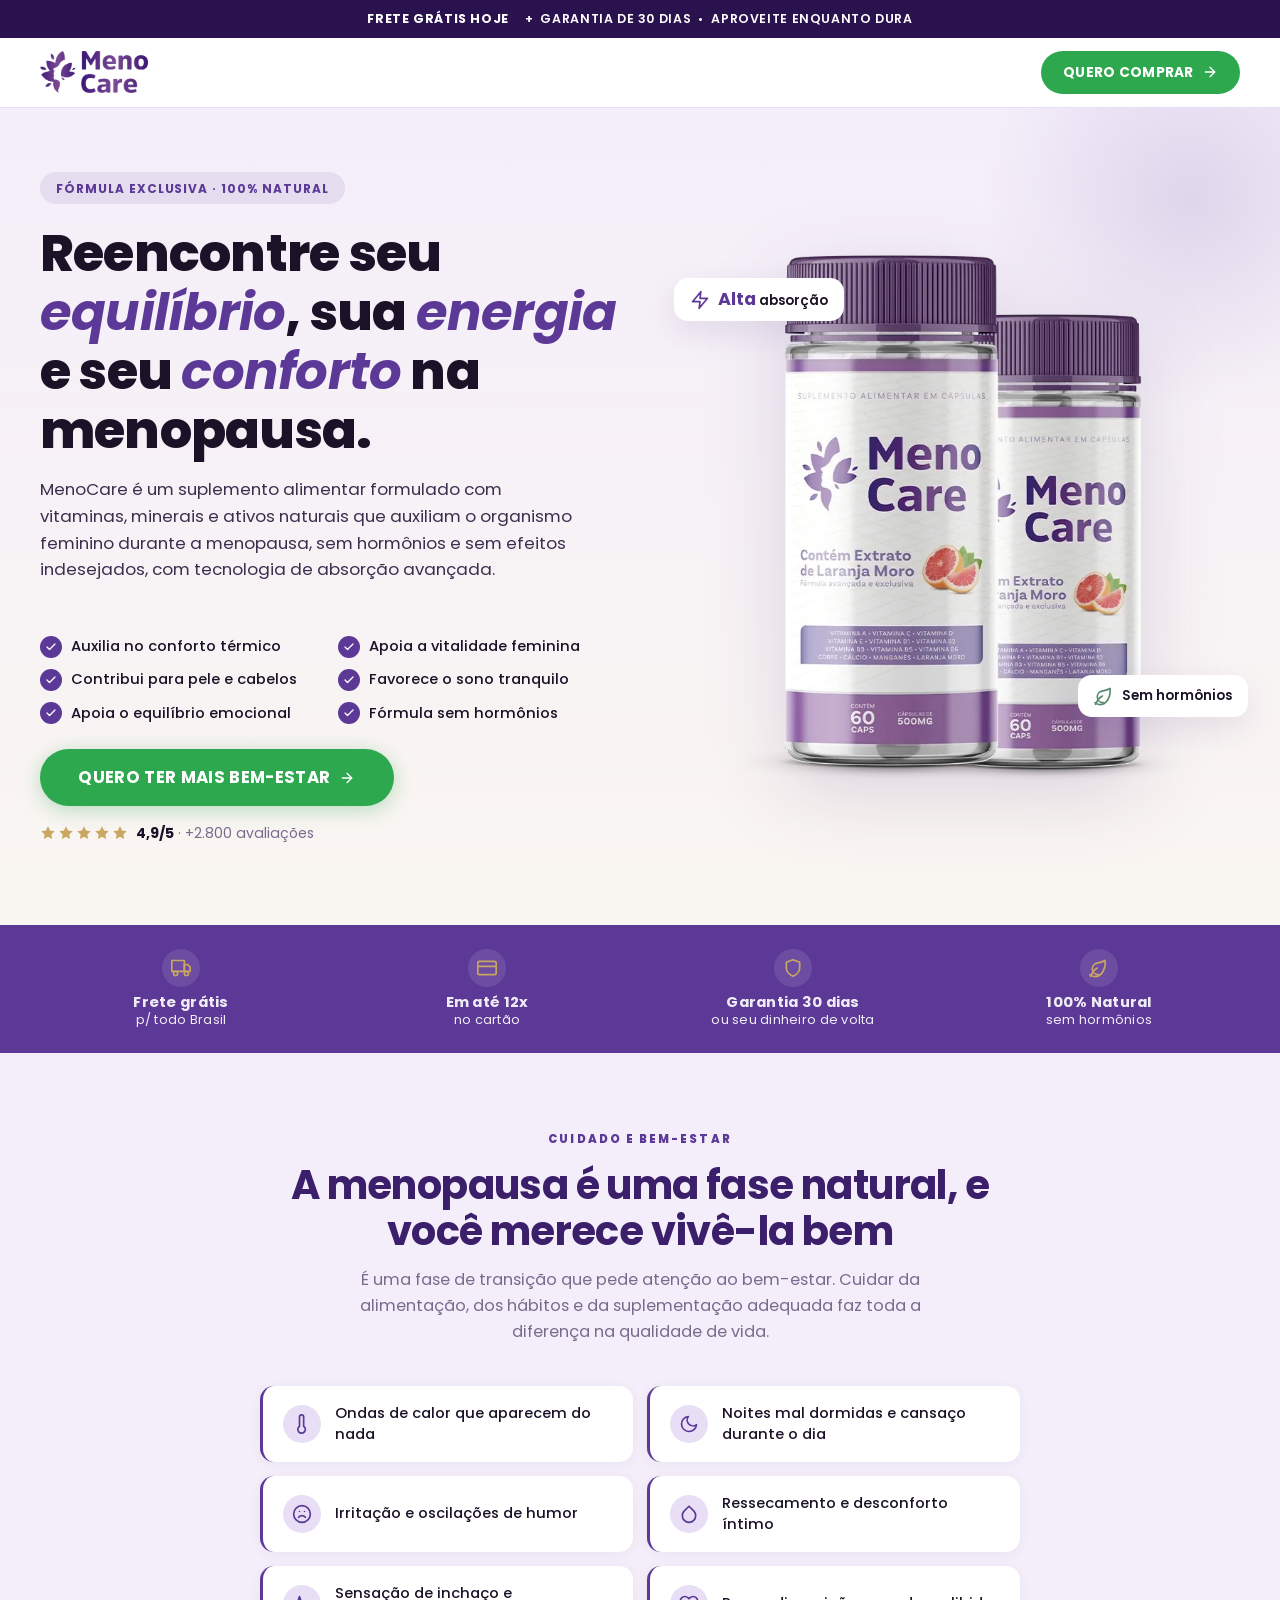
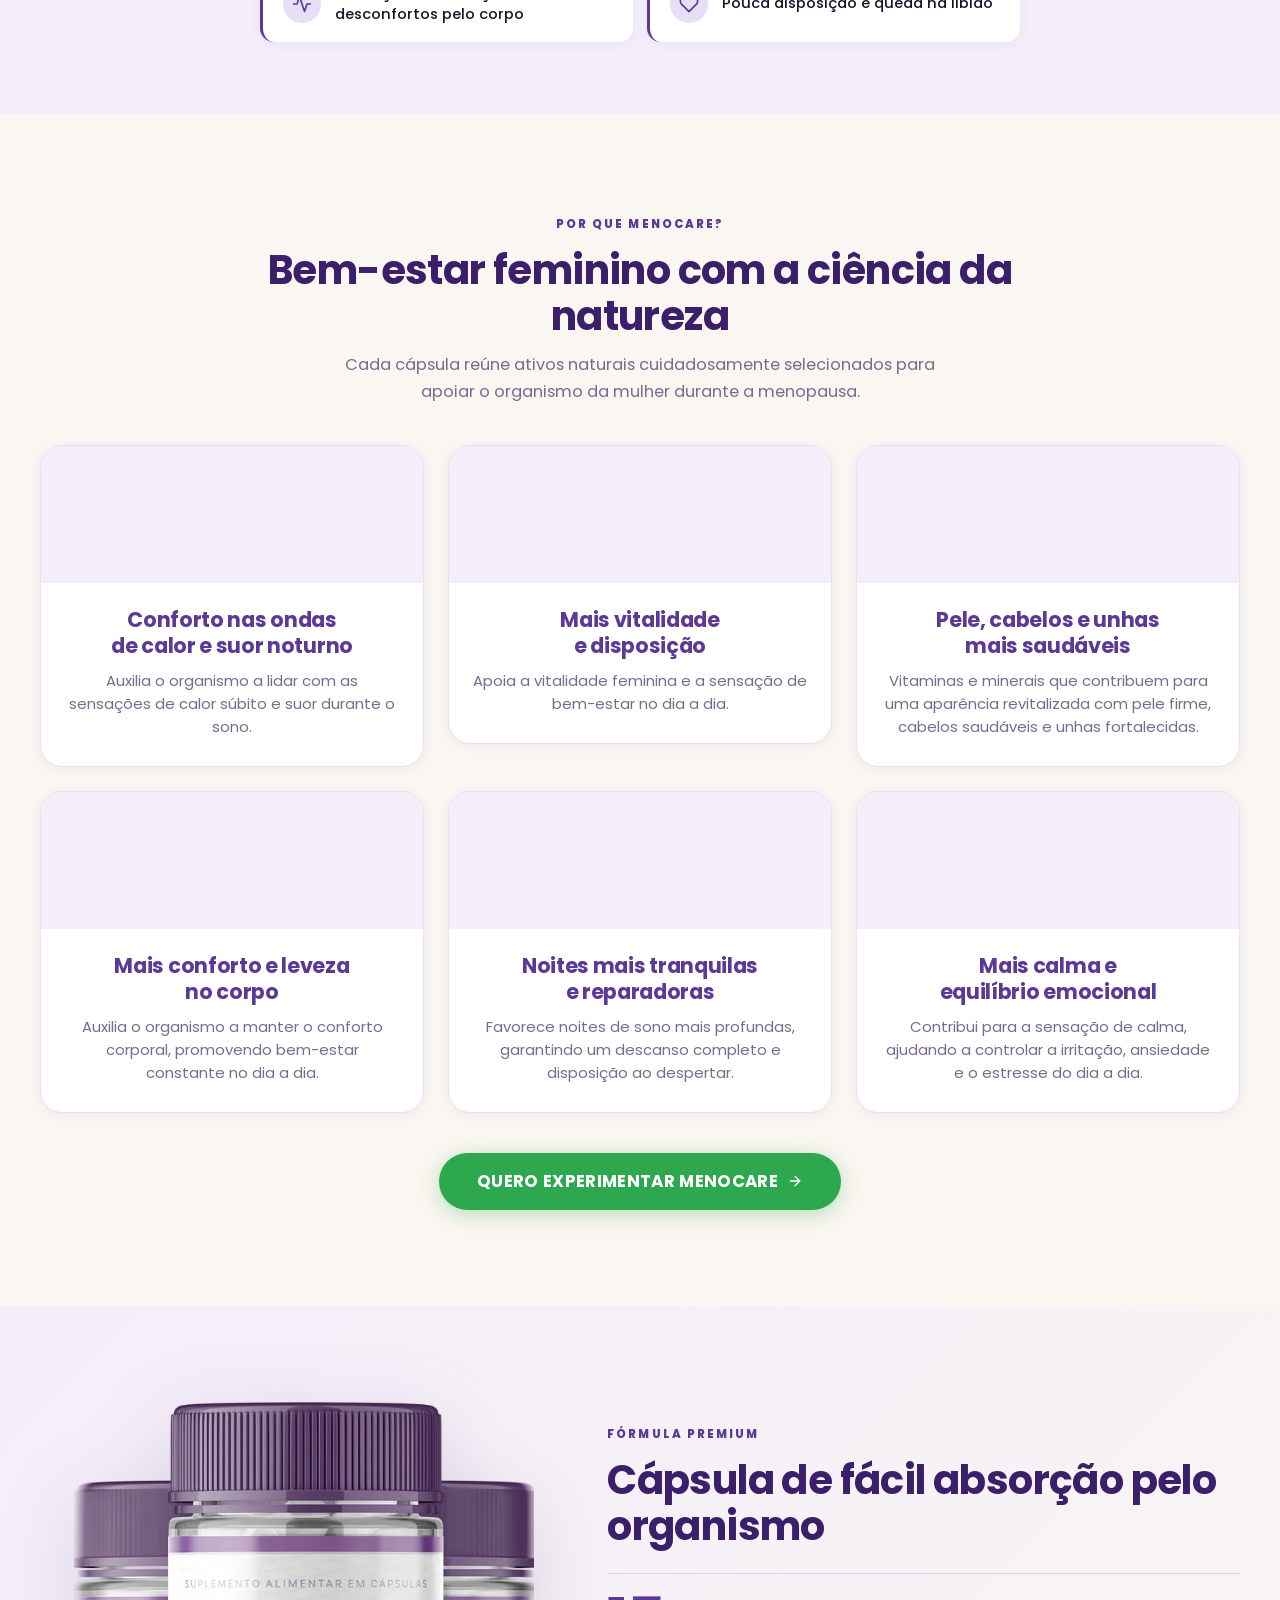
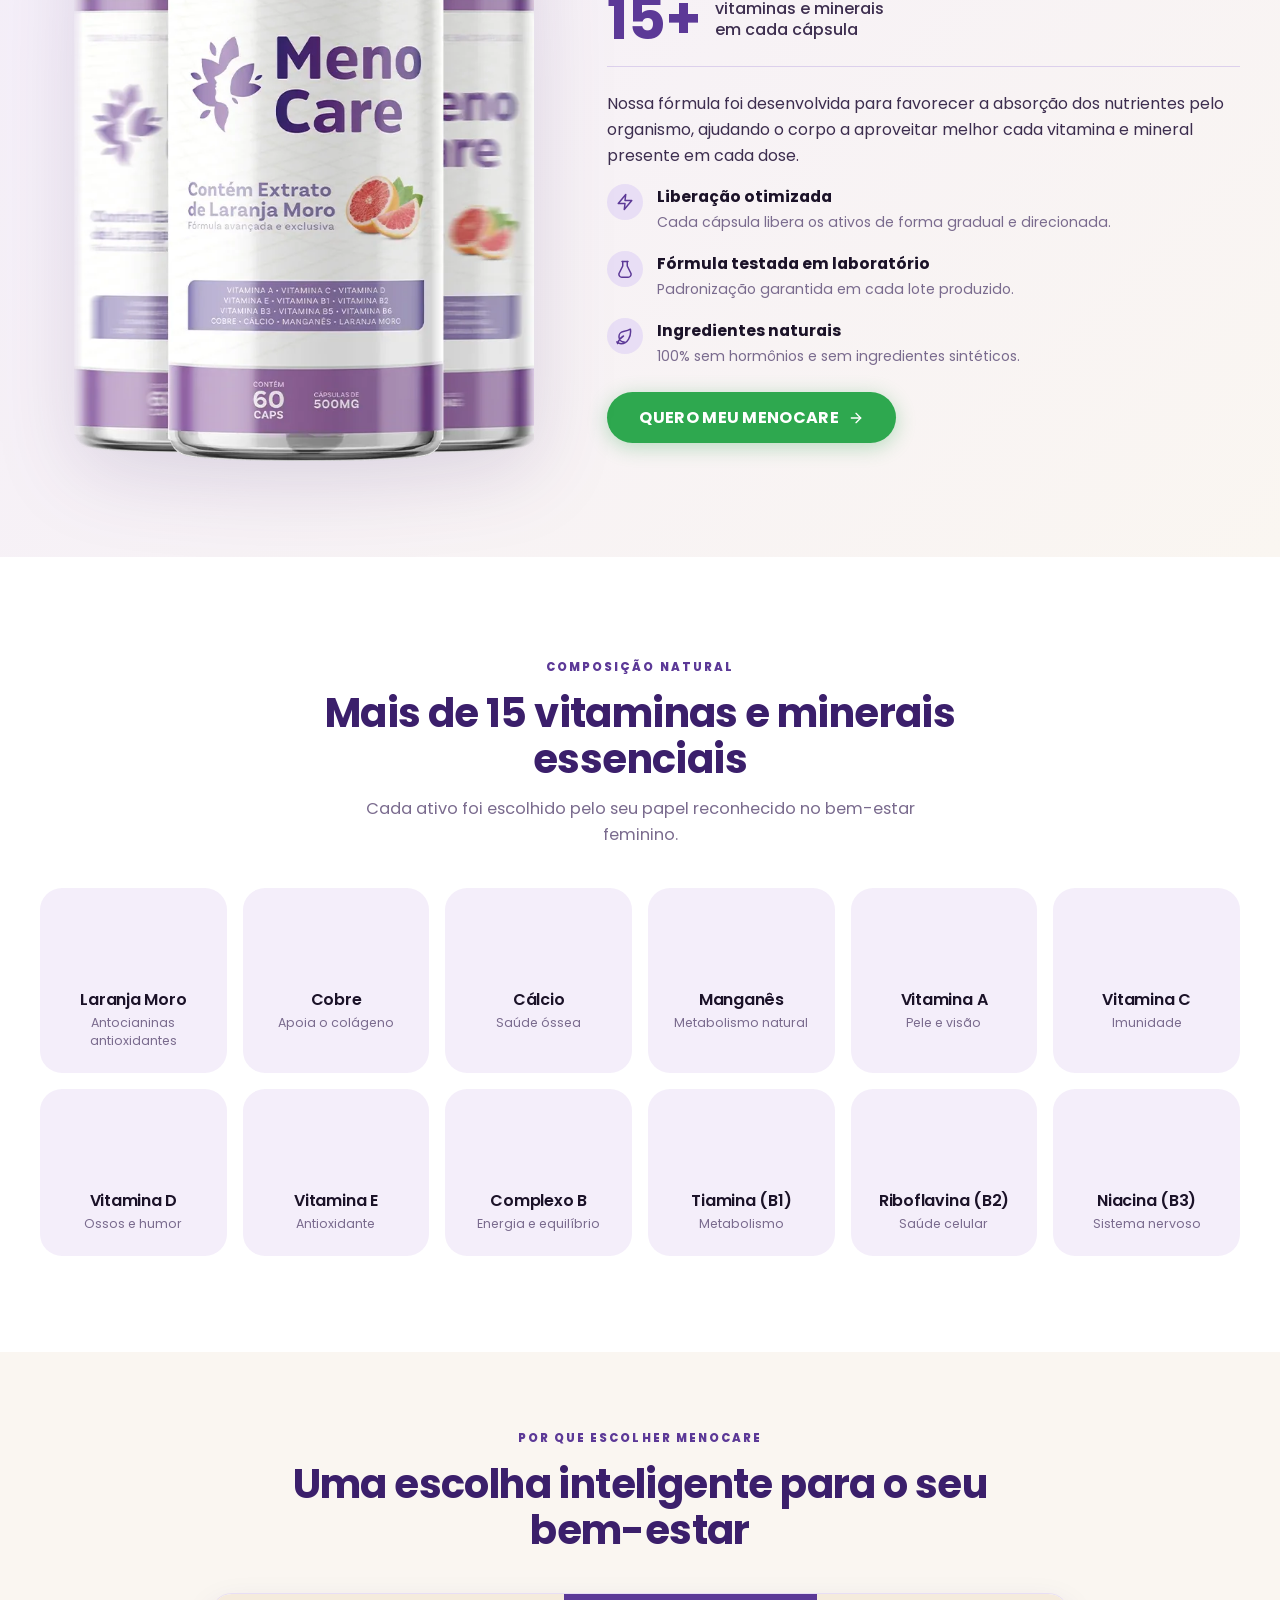
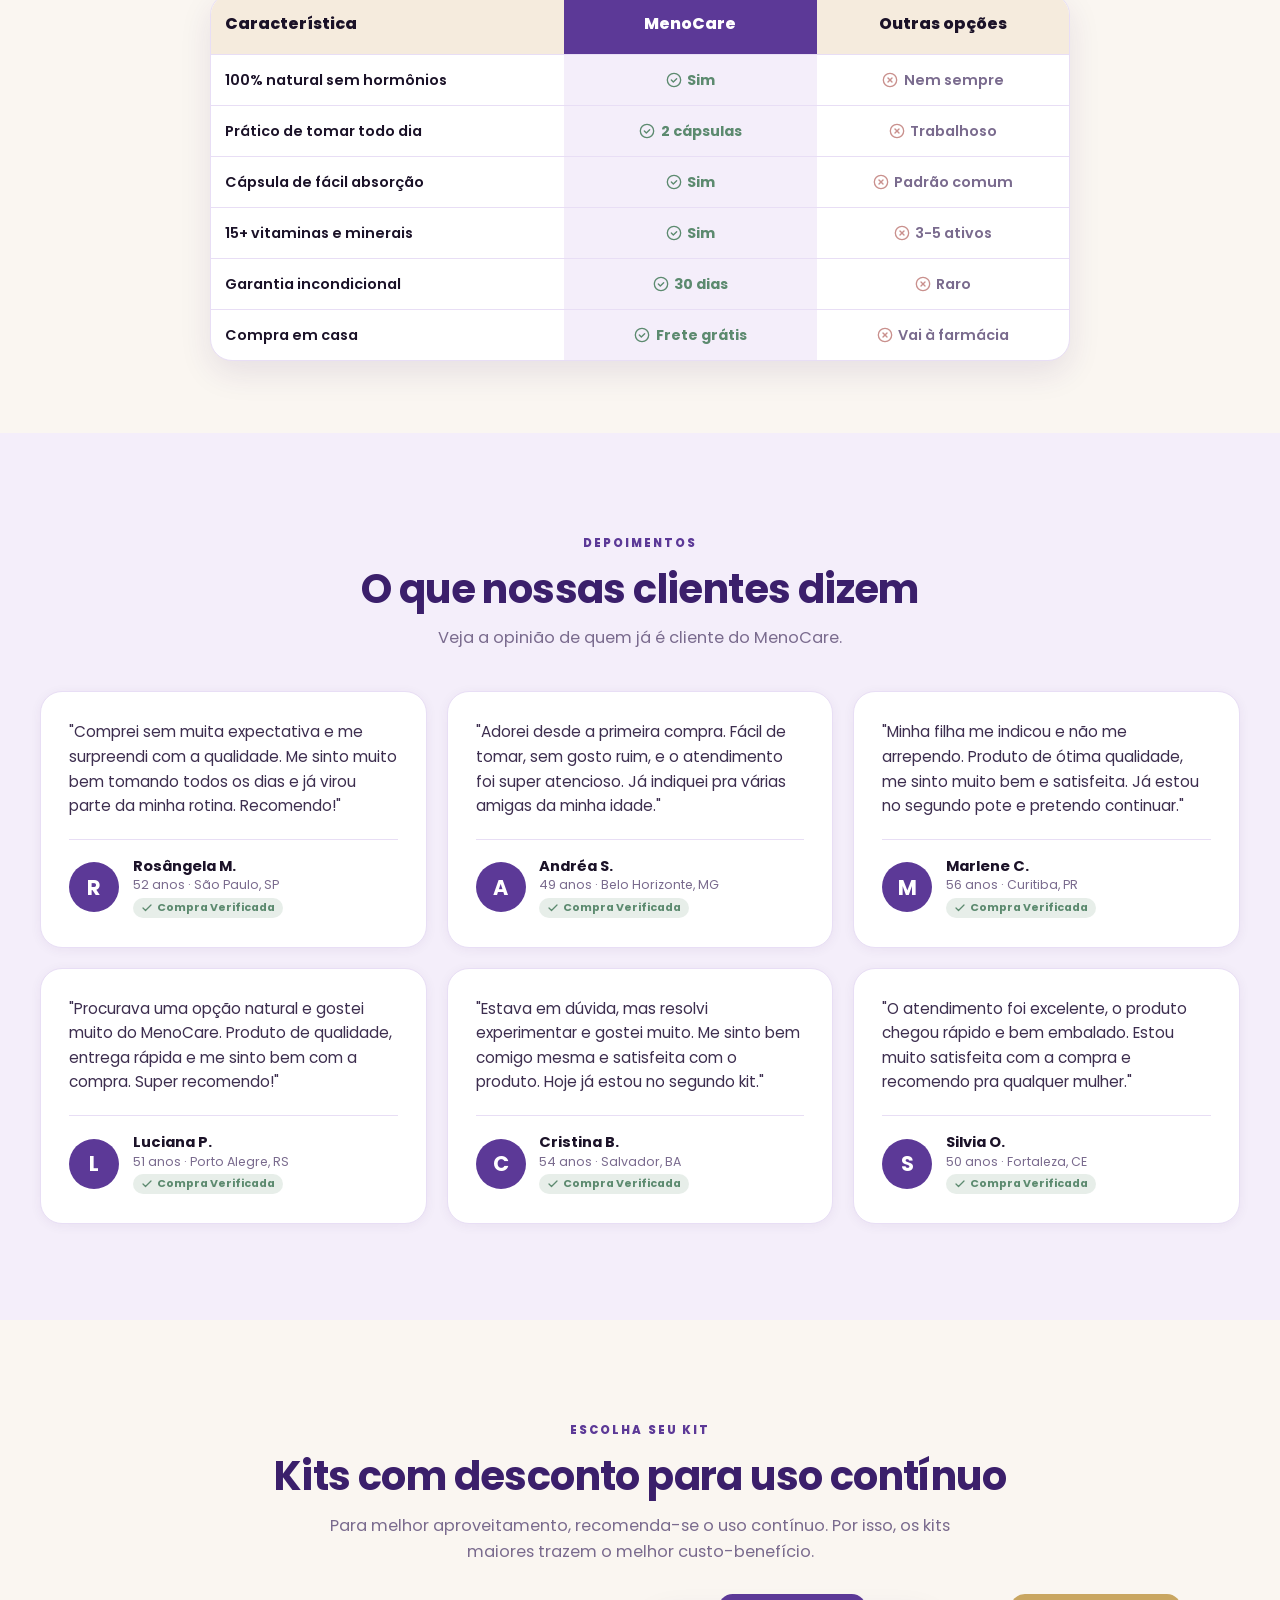
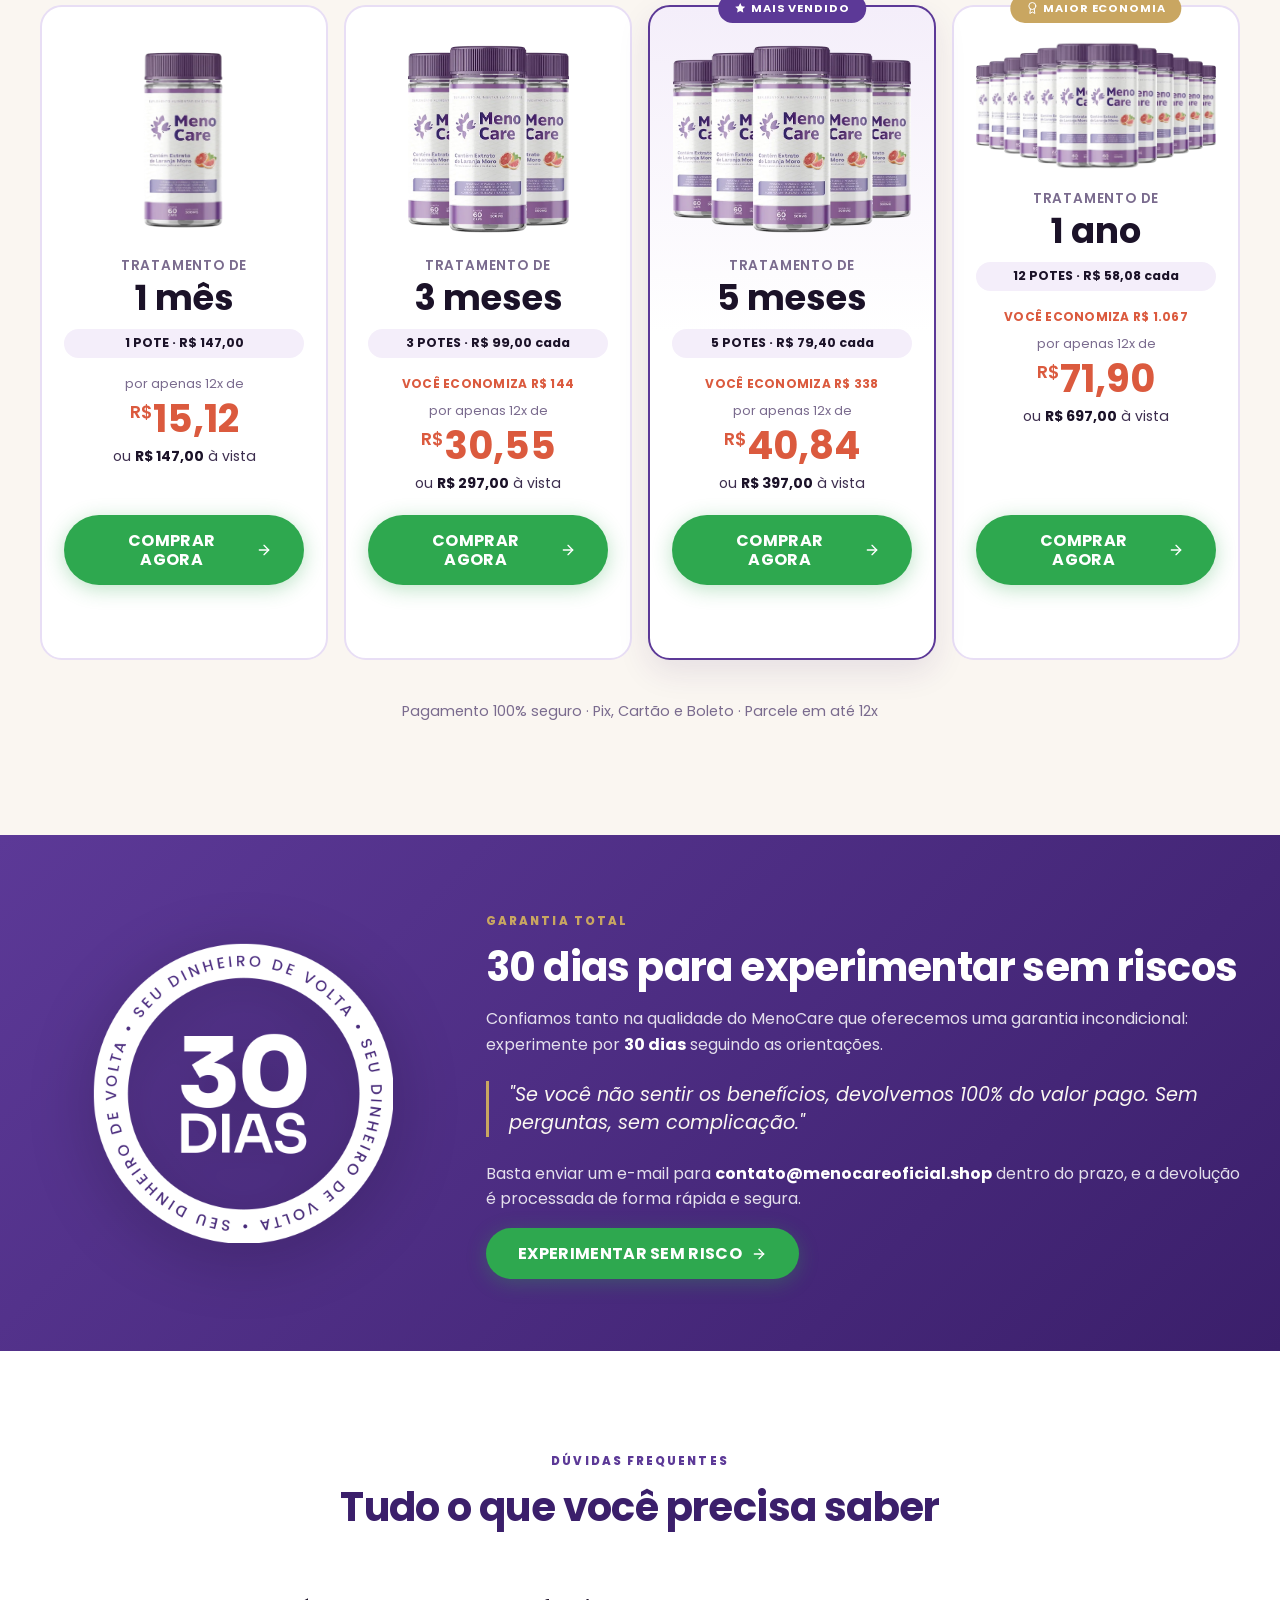
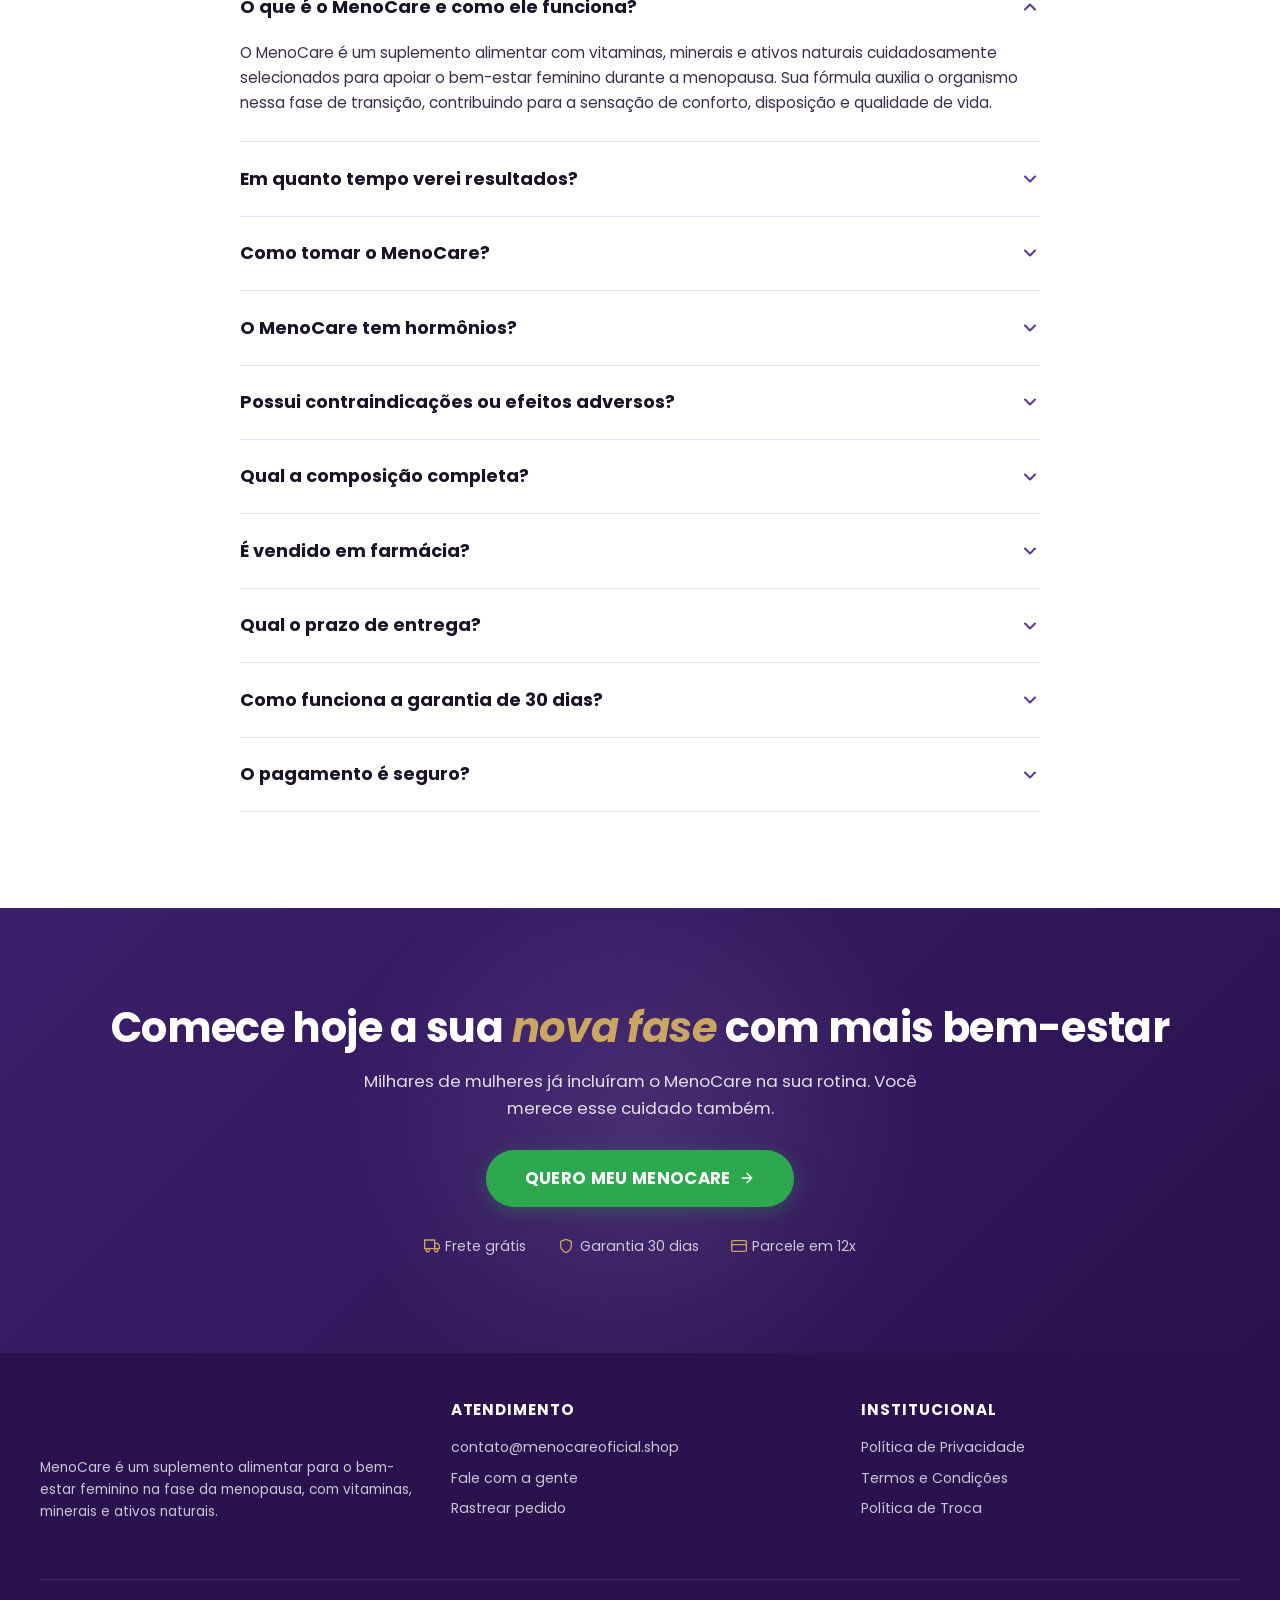
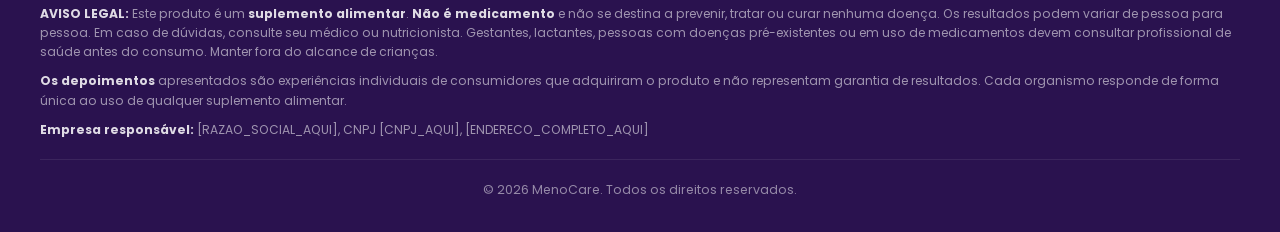
==== index.html @ 9cd63ffc "Adiciona Google Tag (Ads+GA4) com cross-domain e evento begin_checkout" ====
<!DOCTYPE html>
<html lang="pt-BR">
<head>
  <meta charset="UTF-8">
  <meta name="viewport" content="width=device-width, initial-scale=1, viewport-fit=cover">
  <meta name="robots" content="index, follow, max-image-preview:large">
  <meta name="theme-color" content="#5C3997">

  <!-- ============================================================
       GOOGLE TAG (Google Ads + GA4)
       SUBSTITUA os IDs abaixo:
         AW-XXXXXXXXX  = ID do Google Ads (Ferramentas > Conversões)
         G-XXXXXXXXXX  = ID do GA4 (opcional; remova a linha se nao usar)
       O 'linker' passa o gclid pro checkout (cross-domain) = atribuicao da venda
       ============================================================ -->
  <script async src="https://www.googletagmanager.com/gtag/js?id=AW-XXXXXXXXX"></script>
  <script>
    window.dataLayer = window.dataLayer || [];
    function gtag(){dataLayer.push(arguments);}
    gtag('js', new Date());
    gtag('config', 'AW-XXXXXXXXX', {
      'linker': { 'domains': ['menocareoficial.shop', 'seguro.menocareoficial.shop'] }
    });
    gtag('config', 'G-XXXXXXXXXX');
  </script>
  <!-- ===== META PIXEL — descomente e troque o ID SO se rodar Facebook/Instagram Ads =====
  <script>
  !function(f,b,e,v,n,t,s){if(f.fbq)return;n=f.fbq=function(){n.callMethod?
  n.callMethod.apply(n,arguments):n.queue.push(arguments)};if(!f._fbq)f._fbq=n;
  n.push=n;n.loaded=!0;n.version='2.0';n.queue=[];t=b.createElement(e);t.async=!0;
  t.src=v;s=b.getElementsByTagName(e)[0];s.parentNode.insertBefore(t,s)}(window,
  document,'script','https://connect.facebook.net/en_US/fbevents.js');
  fbq('init', 'SEU_PIXEL_ID');
  fbq('track', 'PageView');
  </script>
  ===== fim Meta Pixel ===== -->

  <title>MenoCare | Suplemento Natural para o Bem-Estar Feminino na Menopausa</title>
  <meta name="description" content="MenoCare é um suplemento alimentar com vitaminas e minerais que auxiliam no bem-estar feminino durante a menopausa. Fórmula natural, sem hormônios. Garantia de 30 dias.">

  <!-- Open Graph -->
  <meta property="og:type" content="website">
  <meta property="og:title" content="MenoCare | Bem-estar Feminino na Menopausa">
  <meta property="og:description" content="Suplemento alimentar natural com vitaminas e minerais. Garantia de 30 dias.">
  <meta property="og:image" content="images/imgi_3_imagem_secaoHero.webp">

  <!-- Preload do hero (LCP image) pra carregar instant -->
  <link rel="preload" as="image" href="images/imgi_3_imagem_secaoHero.webp" fetchpriority="high">

  <!-- Font: Poppins, igual site original -->
  <link rel="preconnect" href="https://fonts.googleapis.com">
  <link rel="preconnect" href="https://fonts.gstatic.com" crossorigin>
  <link href="https://fonts.googleapis.com/css2?family=Poppins:ital,wght@0,400;0,500;0,600;0,700;0,800;1,500;1,700&display=swap" rel="stylesheet">

  <link rel="stylesheet" href="styles.css">
  <link rel="icon" type="image/png" sizes="32x32" href="images/favicon-32.png">
  <link rel="icon" type="image/png" sizes="180x180" href="images/favicon-180.png">
  <link rel="apple-touch-icon" href="images/favicon-180.png">

  <!-- SVG Sprite -->
  <svg width="0" height="0" style="position:absolute" aria-hidden="true">
    <defs>
      <symbol id="i-check" viewBox="0 0 24 24" fill="none" stroke="currentColor" stroke-width="2.5" stroke-linecap="round" stroke-linejoin="round"><polyline points="20 6 9 17 4 12"/></symbol>
      <symbol id="i-check-circle" viewBox="0 0 24 24" fill="none" stroke="currentColor" stroke-width="2" stroke-linecap="round" stroke-linejoin="round"><circle cx="12" cy="12" r="10"/><polyline points="16 10 11 15 8 12"/></symbol>
      <symbol id="i-x-circle" viewBox="0 0 24 24" fill="none" stroke="currentColor" stroke-width="2" stroke-linecap="round" stroke-linejoin="round"><circle cx="12" cy="12" r="10"/><line x1="15" y1="9" x2="9" y2="15"/><line x1="9" y1="9" x2="15" y2="15"/></symbol>
      <symbol id="i-x" viewBox="0 0 24 24" fill="none" stroke="currentColor" stroke-width="2" stroke-linecap="round" stroke-linejoin="round"><line x1="18" y1="6" x2="6" y2="18"/><line x1="6" y1="6" x2="18" y2="18"/></symbol>
      <symbol id="i-star" viewBox="0 0 24 24" fill="currentColor"><polygon points="12 2 15.09 8.26 22 9.27 17 14.14 18.18 21.02 12 17.77 5.82 21.02 7 14.14 2 9.27 8.91 8.26 12 2"/></symbol>
      <symbol id="i-arrow-right" viewBox="0 0 24 24" fill="none" stroke="currentColor" stroke-width="2" stroke-linecap="round" stroke-linejoin="round"><line x1="5" y1="12" x2="19" y2="12"/><polyline points="12 5 19 12 12 19"/></symbol>
      <symbol id="i-truck" viewBox="0 0 24 24" fill="none" stroke="currentColor" stroke-width="2" stroke-linecap="round" stroke-linejoin="round"><rect x="1" y="3" width="15" height="13"/><polygon points="16 8 20 8 23 11 23 16 16 16 16 8"/><circle cx="5.5" cy="18.5" r="2.5"/><circle cx="18.5" cy="18.5" r="2.5"/></symbol>
      <symbol id="i-credit-card" viewBox="0 0 24 24" fill="none" stroke="currentColor" stroke-width="2" stroke-linecap="round" stroke-linejoin="round"><rect x="1" y="4" width="22" height="16" rx="2" ry="2"/><line x1="1" y1="10" x2="23" y2="10"/></symbol>
      <symbol id="i-shield" viewBox="0 0 24 24" fill="none" stroke="currentColor" stroke-width="2" stroke-linecap="round" stroke-linejoin="round"><path d="M12 22s8-4 8-10V5l-8-3-8 3v7c0 6 8 10 8 10z"/></symbol>
      <symbol id="i-leaf" viewBox="0 0 24 24" fill="none" stroke="currentColor" stroke-width="2" stroke-linecap="round" stroke-linejoin="round"><path d="M11 20A7 7 0 0 1 9.8 6.1C15.5 5 17 4.48 19.2 2.96c1.4 9.3-3.7 19.4-12.4 19.4-1.7 0-3.6-.8-5.8-2.4M2 22c1.5-4.3 4.5-8 8-10"/></symbol>
      <symbol id="i-lock" viewBox="0 0 24 24" fill="none" stroke="currentColor" stroke-width="2" stroke-linecap="round" stroke-linejoin="round"><rect x="3" y="11" width="18" height="11" rx="2" ry="2"/><path d="M7 11V7a5 5 0 0 1 10 0v4"/></symbol>
      <symbol id="i-thermometer" viewBox="0 0 24 24" fill="none" stroke="currentColor" stroke-width="2" stroke-linecap="round" stroke-linejoin="round"><path d="M14 14.76V3.5a2.5 2.5 0 0 0-5 0v11.26a4.5 4.5 0 1 0 5 0z"/></symbol>
      <symbol id="i-moon" viewBox="0 0 24 24" fill="none" stroke="currentColor" stroke-width="2" stroke-linecap="round" stroke-linejoin="round"><path d="M21 12.79A9 9 0 1 1 11.21 3 7 7 0 0 0 21 12.79z"/></symbol>
      <symbol id="i-smile-frown" viewBox="0 0 24 24" fill="none" stroke="currentColor" stroke-width="2" stroke-linecap="round" stroke-linejoin="round"><circle cx="12" cy="12" r="10"/><path d="M16 16s-1.5-2-4-2-4 2-4 2"/><line x1="9" y1="9" x2="9.01" y2="9"/><line x1="15" y1="9" x2="15.01" y2="9"/></symbol>
      <symbol id="i-droplet" viewBox="0 0 24 24" fill="none" stroke="currentColor" stroke-width="2" stroke-linecap="round" stroke-linejoin="round"><path d="M12 2.69l5.66 5.66a8 8 0 1 1-11.31 0z"/></symbol>
      <symbol id="i-activity" viewBox="0 0 24 24" fill="none" stroke="currentColor" stroke-width="2" stroke-linecap="round" stroke-linejoin="round"><polyline points="22 12 18 12 15 21 9 3 6 12 2 12"/></symbol>
      <symbol id="i-heart" viewBox="0 0 24 24" fill="none" stroke="currentColor" stroke-width="2" stroke-linecap="round" stroke-linejoin="round"><path d="M20.84 4.61a5.5 5.5 0 0 0-7.78 0L12 5.67l-1.06-1.06a5.5 5.5 0 0 0-7.78 7.78l1.06 1.06L12 21.23l7.78-7.78 1.06-1.06a5.5 5.5 0 0 0 0-7.78z"/></symbol>
      <symbol id="i-sparkles" viewBox="0 0 24 24" fill="none" stroke="currentColor" stroke-width="2" stroke-linecap="round" stroke-linejoin="round"><path d="M12 3l1.9 5.8L20 11l-6.1 2.2L12 19l-1.9-5.8L4 11l6.1-2.2z"/><path d="M19 3l.6 1.9L21 5l-1.4.6L19 7l-.6-1.4L17 5l1.4-.6z"/><path d="M19 17l.6 1.4L21 19l-1.4.6L19 21l-.6-1.4L17 19l1.4-.6z"/></symbol>
      <symbol id="i-feather" viewBox="0 0 24 24" fill="none" stroke="currentColor" stroke-width="2" stroke-linecap="round" stroke-linejoin="round"><path d="M20.24 12.24a6 6 0 0 0-8.49-8.49L5 10.5V19h8.5z"/><line x1="16" y1="8" x2="2" y2="22"/><line x1="17.5" y1="15" x2="9" y2="15"/></symbol>
      <symbol id="i-chevron-down" viewBox="0 0 24 24" fill="none" stroke="currentColor" stroke-width="2.5" stroke-linecap="round" stroke-linejoin="round"><polyline points="6 9 12 15 18 9"/></symbol>
      <symbol id="i-zap" viewBox="0 0 24 24" fill="none" stroke="currentColor" stroke-width="2" stroke-linecap="round" stroke-linejoin="round"><polygon points="13 2 3 14 12 14 11 22 21 10 12 10 13 2"/></symbol>
      <symbol id="i-flask" viewBox="0 0 24 24" fill="none" stroke="currentColor" stroke-width="2" stroke-linecap="round" stroke-linejoin="round"><path d="M9 2v6L4 18a4 4 0 0 0 4 5h8a4 4 0 0 0 4-5L15 8V2"/><line x1="8" y1="2" x2="16" y2="2"/></symbol>
      <symbol id="i-award" viewBox="0 0 24 24" fill="none" stroke="currentColor" stroke-width="2" stroke-linecap="round" stroke-linejoin="round"><circle cx="12" cy="8" r="7"/><polyline points="8.21 13.89 7 23 12 20 17 23 15.79 13.88"/></symbol>
    </defs>
  </svg>
</head>

<body>

  <!-- ============ TOPBAR ============ -->
  <div class="topbar">
    <span class="topbar-inner">
      <strong>FRETE GRÁTIS HOJE</strong> &nbsp;+&nbsp; GARANTIA DE 30 DIAS &nbsp;•&nbsp; APROVEITE ENQUANTO DURA
    </span>
  </div>

  <!-- ============ HEADER ============ -->
  <header class="header">
    <div class="header-inner">
      <a href="#" class="logo">
        <img src="images/imgi_1_default.webp" alt="MenoCare" width="120" height="47">
      </a>
      <a href="#kits" class="header-cta">
        QUERO COMPRAR
        <svg class="icon-sm" aria-hidden="true"><use href="#i-arrow-right"/></svg>
      </a>
    </div>
  </header>

  <!-- ============ HERO ============ -->
  <section class="hero">
    <div class="container">
      <div class="hero-grid">
        <div class="hero-intro">
          <span class="hero-badge">Fórmula Exclusiva · 100% Natural</span>

          <h1>Reencontre seu <em>equilíbrio</em>, sua <em>energia</em> e seu <em>conforto</em> na menopausa.</h1>

          <p class="hero-sub">
            MenoCare é um suplemento alimentar formulado com vitaminas, minerais e ativos naturais que auxiliam o organismo feminino durante a menopausa, sem hormônios e sem efeitos indesejados, com tecnologia de absorção avançada.
          </p>
        </div>

        <div class="hero-image-wrap">
          <img class="hero-image" src="images/imgi_3_imagem_secaoHero.webp" alt="MenoCare - Suplemento alimentar para menopausa" width="675" height="772" fetchpriority="high" decoding="async">
          <div class="hero-image-badge hero-image-badge-1">
            <svg class="icon"><use href="#i-zap"/></svg>
            <span><strong>Alta</strong> absorção</span>
          </div>
          <div class="hero-image-badge hero-image-badge-2">
            <svg class="icon" style="color: var(--success)"><use href="#i-leaf"/></svg>
            <span>Sem hormônios</span>
          </div>
        </div>

        <div class="hero-actions">
          <div class="hero-checks">
            <div class="hero-check"><span class="hero-check-icon"><svg aria-hidden="true"><use href="#i-check"/></svg></span> Auxilia no conforto térmico</div>
            <div class="hero-check"><span class="hero-check-icon"><svg aria-hidden="true"><use href="#i-check"/></svg></span> Apoia a vitalidade feminina</div>
            <div class="hero-check"><span class="hero-check-icon"><svg aria-hidden="true"><use href="#i-check"/></svg></span> Contribui para pele e cabelos</div>
            <div class="hero-check"><span class="hero-check-icon"><svg aria-hidden="true"><use href="#i-check"/></svg></span> Favorece o sono tranquilo</div>
            <div class="hero-check"><span class="hero-check-icon"><svg aria-hidden="true"><use href="#i-check"/></svg></span> Apoia o equilíbrio emocional</div>
            <div class="hero-check"><span class="hero-check-icon"><svg aria-hidden="true"><use href="#i-check"/></svg></span> Fórmula sem hormônios</div>
          </div>

          <div class="hero-cta-row">
            <a href="#kits" class="btn btn-primary btn-lg">QUERO TER MAIS BEM-ESTAR <svg class="icon-sm" aria-hidden="true"><use href="#i-arrow-right"/></svg></a>
            <div class="hero-rating">
              <span class="stars">
                <svg class="icon-sm"><use href="#i-star"/></svg>
                <svg class="icon-sm"><use href="#i-star"/></svg>
                <svg class="icon-sm"><use href="#i-star"/></svg>
                <svg class="icon-sm"><use href="#i-star"/></svg>
                <svg class="icon-sm"><use href="#i-star"/></svg>
              </span>
              <span><strong>4,9/5</strong> · +2.800 avaliações</span>
            </div>
          </div>
        </div>
      </div>
    </div>
  </section>

  <!-- ============ TRUST STRIP ============ -->
  <section class="trust-strip">
    <div class="container">
      <div class="trust-strip-grid">
        <div class="trust-item">
          <div class="trust-item-icon"><svg aria-hidden="true"><use href="#i-truck"/></svg></div>
          <div class="trust-item-text"><strong>Frete grátis</strong>p/ todo Brasil</div>
        </div>
        <div class="trust-item">
          <div class="trust-item-icon"><svg aria-hidden="true"><use href="#i-credit-card"/></svg></div>
          <div class="trust-item-text"><strong>Em até 12x</strong>no cartão</div>
        </div>
        <div class="trust-item">
          <div class="trust-item-icon"><svg aria-hidden="true"><use href="#i-shield"/></svg></div>
          <div class="trust-item-text"><strong>Garantia 30 dias</strong>ou seu dinheiro de volta</div>
        </div>
        <div class="trust-item">
          <div class="trust-item-icon"><svg aria-hidden="true"><use href="#i-leaf"/></svg></div>
          <div class="trust-item-text"><strong>100% Natural</strong>sem hormônios</div>
        </div>
      </div>
    </div>
  </section>

  <!-- ============ PROBLEMA ============ -->
  <section class="section problem-section">
    <div class="container">
      <div class="section-intro">
        <span class="section-eyebrow">Cuidado e bem-estar</span>
        <h2>A menopausa é uma fase natural, e você merece vivê-la bem</h2>
        <p>É uma fase de transição que pede atenção ao bem-estar. Cuidar da alimentação, dos hábitos e da suplementação adequada faz toda a diferença na qualidade de vida.</p>
      </div>
      <div class="problem-list">
        <div class="problem-item">
          <span class="problem-item-icon"><svg aria-hidden="true"><use href="#i-thermometer"/></svg></span>
          <span class="problem-item-text">Ondas de calor que aparecem do nada</span>
        </div>
        <div class="problem-item">
          <span class="problem-item-icon"><svg aria-hidden="true"><use href="#i-moon"/></svg></span>
          <span class="problem-item-text">Noites mal dormidas e cansaço durante o dia</span>
        </div>
        <div class="problem-item">
          <span class="problem-item-icon"><svg aria-hidden="true"><use href="#i-smile-frown"/></svg></span>
          <span class="problem-item-text">Irritação e oscilações de humor</span>
        </div>
        <div class="problem-item">
          <span class="problem-item-icon"><svg aria-hidden="true"><use href="#i-droplet"/></svg></span>
          <span class="problem-item-text">Ressecamento e desconforto íntimo</span>
        </div>
        <div class="problem-item">
          <span class="problem-item-icon"><svg aria-hidden="true"><use href="#i-activity"/></svg></span>
          <span class="problem-item-text">Sensação de inchaço e desconfortos pelo corpo</span>
        </div>
        <div class="problem-item">
          <span class="problem-item-icon"><svg aria-hidden="true"><use href="#i-heart"/></svg></span>
          <span class="problem-item-text">Pouca disposição e queda na libido</span>
        </div>
      </div>
    </div>
  </section>

  <!-- ============ BENEFITS ============ -->
  <section class="section section-lg">
    <div class="container">
      <div class="section-intro">
        <span class="section-eyebrow">Por que MenoCare?</span>
        <h2>Bem-estar feminino com a ciência da natureza</h2>
        <p>Cada cápsula reúne ativos naturais cuidadosamente selecionados para apoiar o organismo da mulher durante a menopausa.</p>
      </div>

      <div class="benefits-grid">
        <div class="benefit-card">
          <img class="benefit-image" src="images/imgi_5_beneficio01_secaoBeneficios.webp" alt="Conforto nas ondas de calor" width="640" height="230" loading="lazy" decoding="async">
          <div class="benefit-content">
            <h3>Conforto nas ondas<br>de calor e suor noturno</h3>
            <p>Auxilia o organismo a lidar com as sensações de calor súbito e suor durante o sono.</p>
          </div>
        </div>
        <div class="benefit-card">
          <img class="benefit-image" src="images/imgi_6_beneficio02_secaoBeneficios.webp" alt="Vitalidade e disposição" width="640" height="230" loading="lazy" decoding="async">
          <div class="benefit-content">
            <h3>Mais vitalidade<br>e disposição</h3>
            <p>Apoia a vitalidade feminina e a sensação de bem-estar no dia a dia.</p>
          </div>
        </div>
        <div class="benefit-card">
          <img class="benefit-image" src="images/imgi_7_beneficio03_secaoBeneficios.webp" alt="Pele, cabelos e unhas mais saudáveis" width="640" height="230" loading="lazy" decoding="async">
          <div class="benefit-content">
            <h3>Pele, cabelos e unhas<br>mais saudáveis</h3>
            <p>Vitaminas e minerais que contribuem para uma aparência revitalizada com pele firme, cabelos saudáveis e unhas fortalecidas.</p>
          </div>
        </div>
        <div class="benefit-card">
          <img class="benefit-image" src="images/imgi_8_beneficio04_secaoBeneficios.webp" alt="Conforto e leveza no corpo" width="640" height="230" loading="lazy" decoding="async">
          <div class="benefit-content">
            <h3>Mais conforto e leveza<br>no corpo</h3>
            <p>Auxilia o organismo a manter o conforto corporal, promovendo bem-estar constante no dia a dia.</p>
          </div>
        </div>
        <div class="benefit-card">
          <img class="benefit-image" src="images/imgi_9_beneficio05_secaoBeneficios.webp" alt="Noites mais tranquilas" width="640" height="230" loading="lazy" decoding="async">
          <div class="benefit-content">
            <h3>Noites mais tranquilas<br>e reparadoras</h3>
            <p>Favorece noites de sono mais profundas, garantindo um descanso completo e disposição ao despertar.</p>
          </div>
        </div>
        <div class="benefit-card">
          <img class="benefit-image" src="images/imgi_10_beneficio06_secaoBeneficios.webp" alt="Equilíbrio emocional" width="640" height="230" loading="lazy" decoding="async">
          <div class="benefit-content">
            <h3>Mais calma e<br>equilíbrio emocional</h3>
            <p>Contribui para a sensação de calma, ajudando a controlar a irritação, ansiedade e o estresse do dia a dia.</p>
          </div>
        </div>
      </div>

      <div style="text-align:center; margin-top: 2.5rem;">
        <a href="#kits" class="btn btn-primary btn-lg">QUERO EXPERIMENTAR MENOCARE <svg class="icon-sm" aria-hidden="true"><use href="#i-arrow-right"/></svg></a>
      </div>
    </div>
  </section>

  <!-- ============ TECNOLOGIA ============ -->
  <section class="section section-lg tech-section">
    <div class="container">
      <div class="tech-grid">
        <div>
          <img class="tech-image" src="images/imgi_1_imagem_secaoTecnologia.webp" alt="Tecnologia de cápsula com alta absorção" width="640" height="918" loading="lazy" decoding="async">
        </div>
        <div class="tech-content">
          <span class="section-eyebrow">Fórmula Premium</span>
          <h2>Cápsula de fácil absorção pelo organismo</h2>

          <div class="tech-stat">
            <div class="tech-stat-number">15+</div>
            <div class="tech-stat-label">vitaminas e minerais<br>em cada cápsula</div>
          </div>

          <p>Nossa fórmula foi desenvolvida para favorecer a absorção dos nutrientes pelo organismo, ajudando o corpo a aproveitar melhor cada vitamina e mineral presente em cada dose.</p>

          <div class="tech-feature">
            <div class="tech-feature-icon"><svg aria-hidden="true"><use href="#i-zap"/></svg></div>
            <div>
              <strong>Liberação otimizada</strong>
              <span>Cada cápsula libera os ativos de forma gradual e direcionada.</span>
            </div>
          </div>
          <div class="tech-feature">
            <div class="tech-feature-icon"><svg aria-hidden="true"><use href="#i-flask"/></svg></div>
            <div>
              <strong>Fórmula testada em laboratório</strong>
              <span>Padronização garantida em cada lote produzido.</span>
            </div>
          </div>
          <div class="tech-feature">
            <div class="tech-feature-icon"><svg aria-hidden="true"><use href="#i-leaf"/></svg></div>
            <div>
              <strong>Ingredientes naturais</strong>
              <span>100% sem hormônios e sem ingredientes sintéticos.</span>
            </div>
          </div>

          <div style="margin-top: 1.5rem;">
            <a href="#kits" class="btn btn-primary">QUERO MEU MENOCARE <svg class="icon-sm" aria-hidden="true"><use href="#i-arrow-right"/></svg></a>
          </div>
        </div>
      </div>
    </div>
  </section>

  <!-- ============ INGREDIENTES ============ -->
  <section class="section section-lg ingredients-section">
    <div class="container">
      <div class="section-intro">
        <span class="section-eyebrow">Composição Natural</span>
        <h2>Mais de 15 vitaminas e minerais essenciais</h2>
        <p>Cada ativo foi escolhido pelo seu papel reconhecido no bem-estar feminino.</p>
      </div>

      <div class="ingredients-grid">
        <div class="ingredient-card">
          <img src="images/imgi_33_ativo01_secaoAtivos.webp" alt="" width="300" height="300" loading="lazy" decoding="async">
          <h4>Laranja Moro</h4>
          <p>Antocianinas antioxidantes</p>
        </div>
        <div class="ingredient-card">
          <img src="images/imgi_34_ativo02_secaoAtivos.webp" alt="" width="300" height="300" loading="lazy" decoding="async">
          <h4>Cobre</h4>
          <p>Apoia o colágeno</p>
        </div>
        <div class="ingredient-card">
          <img src="images/imgi_35_ativo03_secaoAtivos.webp" alt="" width="300" height="300" loading="lazy" decoding="async">
          <h4>Cálcio</h4>
          <p>Saúde óssea</p>
        </div>
        <div class="ingredient-card">
          <img src="images/imgi_36_ativo04_secaoAtivos.webp" alt="" width="300" height="300" loading="lazy" decoding="async">
          <h4>Manganês</h4>
          <p>Metabolismo natural</p>
        </div>
        <div class="ingredient-card">
          <img src="images/imgi_37_ativo05_secaoAtivos.webp" alt="" width="300" height="300" loading="lazy" decoding="async">
          <h4>Vitamina A</h4>
          <p>Pele e visão</p>
        </div>
        <div class="ingredient-card">
          <img src="images/imgi_38_ativo06_secaoAtivos.webp" alt="" width="300" height="300" loading="lazy" decoding="async">
          <h4>Vitamina C</h4>
          <p>Imunidade</p>
        </div>
        <div class="ingredient-card">
          <img src="images/imgi_36_ativo04_secaoAtivos.webp" alt="" width="300" height="300" loading="lazy" decoding="async">
          <h4>Vitamina D</h4>
          <p>Ossos e humor</p>
        </div>
        <div class="ingredient-card">
          <img src="images/imgi_37_ativo05_secaoAtivos.webp" alt="" width="300" height="300" loading="lazy" decoding="async">
          <h4>Vitamina E</h4>
          <p>Antioxidante</p>
        </div>
        <div class="ingredient-card">
          <img src="images/imgi_38_ativo06_secaoAtivos.webp" alt="" width="300" height="300" loading="lazy" decoding="async">
          <h4>Complexo B</h4>
          <p>Energia e equilíbrio</p>
        </div>
        <div class="ingredient-card">
          <img src="images/imgi_33_ativo01_secaoAtivos.webp" alt="" width="300" height="300" loading="lazy" decoding="async">
          <h4>Tiamina (B1)</h4>
          <p>Metabolismo</p>
        </div>
        <div class="ingredient-card">
          <img src="images/imgi_34_ativo02_secaoAtivos.webp" alt="" width="300" height="300" loading="lazy" decoding="async">
          <h4>Riboflavina (B2)</h4>
          <p>Saúde celular</p>
        </div>
        <div class="ingredient-card">
          <img src="images/imgi_35_ativo03_secaoAtivos.webp" alt="" width="300" height="300" loading="lazy" decoding="async">
          <h4>Niacina (B3)</h4>
          <p>Sistema nervoso</p>
        </div>
      </div>
    </div>
  </section>

  <!-- ============ COMPARAÇÃO ============ -->
  <section class="section compare-section">
    <div class="container container-narrow">
      <div class="section-intro">
        <span class="section-eyebrow">Por que escolher MenoCare</span>
        <h2>Uma escolha inteligente para o seu bem-estar</h2>
      </div>

      <div class="compare-table">
        <div class="compare-row">
          <div class="compare-cell header" style="justify-content: flex-start; text-align: left;">Característica</div>
          <div class="compare-cell header menocare-head">MenoCare</div>
          <div class="compare-cell header">Outras opções</div>
        </div>
        <div class="compare-row">
          <div class="compare-cell label">100% natural sem hormônios</div>
          <div class="compare-cell menocare"><span class="compare-yes"><svg class="icon-sm"><use href="#i-check-circle"/></svg> Sim</span></div>
          <div class="compare-cell center"><span class="compare-no"><svg class="icon-sm"><use href="#i-x-circle"/></svg> Nem sempre</span></div>
        </div>
        <div class="compare-row">
          <div class="compare-cell label">Prático de tomar todo dia</div>
          <div class="compare-cell menocare"><span class="compare-yes"><svg class="icon-sm"><use href="#i-check-circle"/></svg> 2 cápsulas</span></div>
          <div class="compare-cell center"><span class="compare-no"><svg class="icon-sm"><use href="#i-x-circle"/></svg> Trabalhoso</span></div>
        </div>
        <div class="compare-row">
          <div class="compare-cell label">Cápsula de fácil absorção</div>
          <div class="compare-cell menocare"><span class="compare-yes"><svg class="icon-sm"><use href="#i-check-circle"/></svg> Sim</span></div>
          <div class="compare-cell center"><span class="compare-no"><svg class="icon-sm"><use href="#i-x-circle"/></svg> Padrão comum</span></div>
        </div>
        <div class="compare-row">
          <div class="compare-cell label">15+ vitaminas e minerais</div>
          <div class="compare-cell menocare"><span class="compare-yes"><svg class="icon-sm"><use href="#i-check-circle"/></svg> Sim</span></div>
          <div class="compare-cell center"><span class="compare-no"><svg class="icon-sm"><use href="#i-x-circle"/></svg> 3-5 ativos</span></div>
        </div>
        <div class="compare-row">
          <div class="compare-cell label">Garantia incondicional</div>
          <div class="compare-cell menocare"><span class="compare-yes"><svg class="icon-sm"><use href="#i-check-circle"/></svg> 30 dias</span></div>
          <div class="compare-cell center"><span class="compare-no"><svg class="icon-sm"><use href="#i-x-circle"/></svg> Raro</span></div>
        </div>
        <div class="compare-row">
          <div class="compare-cell label">Compra em casa</div>
          <div class="compare-cell menocare"><span class="compare-yes"><svg class="icon-sm"><use href="#i-check-circle"/></svg> Frete grátis</span></div>
          <div class="compare-cell center"><span class="compare-no"><svg class="icon-sm"><use href="#i-x-circle"/></svg> Vai à farmácia</span></div>
        </div>
      </div>
    </div>
  </section>

  <!-- ============ TESTIMONIALS ============ -->
  <section class="section section-lg testimonials-section">
    <div class="container">
      <div class="section-intro">
        <span class="section-eyebrow">Depoimentos</span>
        <h2>O que nossas clientes dizem</h2>
        <p>Veja a opinião de quem já é cliente do MenoCare.</p>
      </div>

      <div class="testimonials-grid">
        <div class="testimonial-card">
          <p class="testimonial-text">"Comprei sem muita expectativa e me surpreendi com a qualidade. Me sinto muito bem tomando todos os dias e já virou parte da minha rotina. Recomendo!"</p>
          <div class="testimonial-author">
            <div class="testimonial-avatar">R</div>
            <div class="testimonial-info">
              <div class="testimonial-name">Rosângela M.</div>
              <div class="testimonial-meta">52 anos · São Paulo, SP</div>
              <span class="testimonial-verified"><svg><use href="#i-check"/></svg> Compra Verificada</span>
            </div>
          </div>
        </div>

        <div class="testimonial-card">
          <p class="testimonial-text">"Adorei desde a primeira compra. Fácil de tomar, sem gosto ruim, e o atendimento foi super atencioso. Já indiquei pra várias amigas da minha idade."</p>
          <div class="testimonial-author">
            <div class="testimonial-avatar">A</div>
            <div class="testimonial-info">
              <div class="testimonial-name">Andréa S.</div>
              <div class="testimonial-meta">49 anos · Belo Horizonte, MG</div>
              <span class="testimonial-verified"><svg><use href="#i-check"/></svg> Compra Verificada</span>
            </div>
          </div>
        </div>

        <div class="testimonial-card">
          <p class="testimonial-text">"Minha filha me indicou e não me arrependo. Produto de ótima qualidade, me sinto muito bem e satisfeita. Já estou no segundo pote e pretendo continuar."</p>
          <div class="testimonial-author">
            <div class="testimonial-avatar">M</div>
            <div class="testimonial-info">
              <div class="testimonial-name">Marlene C.</div>
              <div class="testimonial-meta">56 anos · Curitiba, PR</div>
              <span class="testimonial-verified"><svg><use href="#i-check"/></svg> Compra Verificada</span>
            </div>
          </div>
        </div>

        <div class="testimonial-card">
          <p class="testimonial-text">"Procurava uma opção natural e gostei muito do MenoCare. Produto de qualidade, entrega rápida e me sinto bem com a compra. Super recomendo!"</p>
          <div class="testimonial-author">
            <div class="testimonial-avatar">L</div>
            <div class="testimonial-info">
              <div class="testimonial-name">Luciana P.</div>
              <div class="testimonial-meta">51 anos · Porto Alegre, RS</div>
              <span class="testimonial-verified"><svg><use href="#i-check"/></svg> Compra Verificada</span>
            </div>
          </div>
        </div>

        <div class="testimonial-card">
          <p class="testimonial-text">"Estava em dúvida, mas resolvi experimentar e gostei muito. Me sinto bem comigo mesma e satisfeita com o produto. Hoje já estou no segundo kit."</p>
          <div class="testimonial-author">
            <div class="testimonial-avatar">C</div>
            <div class="testimonial-info">
              <div class="testimonial-name">Cristina B.</div>
              <div class="testimonial-meta">54 anos · Salvador, BA</div>
              <span class="testimonial-verified"><svg><use href="#i-check"/></svg> Compra Verificada</span>
            </div>
          </div>
        </div>

        <div class="testimonial-card">
          <p class="testimonial-text">"O atendimento foi excelente, o produto chegou rápido e bem embalado. Estou muito satisfeita com a compra e recomendo pra qualquer mulher."</p>
          <div class="testimonial-author">
            <div class="testimonial-avatar">S</div>
            <div class="testimonial-info">
              <div class="testimonial-name">Silvia O.</div>
              <div class="testimonial-meta">50 anos · Fortaleza, CE</div>
              <span class="testimonial-verified"><svg><use href="#i-check"/></svg> Compra Verificada</span>
            </div>
          </div>
        </div>
      </div>
    </div>
  </section>

  <!-- ============ KITS ============ -->
  <section class="section section-lg kits-section" id="kits">
    <div class="container">
      <div class="section-intro">
        <span class="section-eyebrow">Escolha Seu Kit</span>
        <h2>Kits com desconto para uso contínuo</h2>
        <p>Para melhor aproveitamento, recomenda-se o uso contínuo. Por isso, os kits maiores trazem o melhor custo-benefício.</p>
      </div>

      <div class="kits-grid kits-grid-4">
        <div class="kit-card">
          <img class="kit-image" src="images/menocare1frasco.webp" alt="MenoCare - 1 pote" width="640" height="918" loading="lazy" decoding="async">
          <div class="kit-title">Tratamento de</div>
          <div class="kit-duration">1 mês</div>
          <div class="kit-pots">1 POTE · R$ 147,00</div>
          <div class="kit-price-installment">por apenas 12x de</div>
          <div class="kit-installment-value"><small>R$</small>15,12</div>
          <div class="kit-cash">ou <strong>R$ 147,00</strong> à vista</div>
          <a href="https://seguro.menocareoficial.shop/r/IXN4M899F1" class="btn btn-primary btn-block kit-cta">COMPRAR AGORA <svg class="icon-sm"><use href="#i-arrow-right"/></svg></a>
          <img class="kit-freight-img" src="images/imgi_1_selo-fretegratis.webp" alt="Frete grátis para todo o Brasil" width="236" height="41" loading="lazy">
        </div>

        <div class="kit-card">
          <img class="kit-image" src="images/imgi_1_kit03_secaoKits.webp" alt="MenoCare - Kit 3 potes" width="483" height="600" loading="lazy" decoding="async">
          <div class="kit-title">Tratamento de</div>
          <div class="kit-duration">3 meses</div>
          <div class="kit-pots">3 POTES · R$ 99,00 cada</div>
          <div class="kit-savings">VOCÊ ECONOMIZA R$ 144</div>
          <div class="kit-price-installment">por apenas 12x de</div>
          <div class="kit-installment-value"><small>R$</small>30,55</div>
          <div class="kit-cash">ou <strong>R$ 297,00</strong> à vista</div>
          <a href="https://seguro.menocareoficial.shop/r/AVMCGALRP3" class="btn btn-primary btn-block kit-cta">COMPRAR AGORA <svg class="icon-sm"><use href="#i-arrow-right"/></svg></a>
          <img class="kit-freight-img" src="images/imgi_1_selo-fretegratis.webp" alt="Frete grátis para todo o Brasil" width="236" height="41" loading="lazy">
        </div>

        <div class="kit-card featured">
          <div class="kit-badge"><svg><use href="#i-star"/></svg> MAIS VENDIDO</div>
          <img class="kit-image" src="images/imgi_1_kit05_secaoKits.webp" alt="MenoCare - Kit 5 potes" width="713" height="600" loading="lazy" decoding="async">
          <div class="kit-title">Tratamento de</div>
          <div class="kit-duration">5 meses</div>
          <div class="kit-pots">5 POTES · R$ 79,40 cada</div>
          <div class="kit-savings">VOCÊ ECONOMIZA R$ 338</div>
          <div class="kit-price-installment">por apenas 12x de</div>
          <div class="kit-installment-value"><small>R$</small>40,84</div>
          <div class="kit-cash">ou <strong>R$ 397,00</strong> à vista</div>
          <a href="https://seguro.menocareoficial.shop/r/6FC4YSRQDZ" class="btn btn-primary btn-block kit-cta">COMPRAR AGORA <svg class="icon-sm"><use href="#i-arrow-right"/></svg></a>
          <img class="kit-freight-img" src="images/imgi_1_selo-fretegratis.webp" alt="Frete grátis para todo o Brasil" width="236" height="41" loading="lazy">
        </div>

        <div class="kit-card">
          <div class="kit-badge gold"><svg><use href="#i-award"/></svg> MAIOR ECONOMIA</div>
          <img class="kit-image" src="images/imgi_23_kit12_secaoKits-1024x569-1.webp" alt="MenoCare - Kit 12 potes" width="1024" height="569" loading="lazy" decoding="async">
          <div class="kit-title">Tratamento de</div>
          <div class="kit-duration">1 ano</div>
          <div class="kit-pots">12 POTES · R$ 58,08 cada</div>
          <div class="kit-savings">VOCÊ ECONOMIZA R$ 1.067</div>
          <div class="kit-price-installment">por apenas 12x de</div>
          <div class="kit-installment-value"><small>R$</small>71,90</div>
          <div class="kit-cash">ou <strong>R$ 697,00</strong> à vista</div>
          <a href="https://seguro.menocareoficial.shop/r/AQUCH57AQB" class="btn btn-primary btn-block kit-cta">COMPRAR AGORA <svg class="icon-sm"><use href="#i-arrow-right"/></svg></a>
          <img class="kit-freight-img" src="images/imgi_1_selo-fretegratis.webp" alt="Frete grátis para todo o Brasil" width="236" height="41" loading="lazy">
        </div>
      </div>

      <p style="text-align: center; margin-top: 2.5rem; color: var(--text-muted); font-size: 0.9rem;">
        Pagamento 100% seguro · Pix, Cartão e Boleto · Parcele em até 12x
      </p>
    </div>
  </section>

  <!-- ============ GARANTIA ============ -->
  <section class="section guarantee-section">
    <div class="container">
      <div class="guarantee-grid">
        <div>
          <img class="guarantee-image" src="images/imgi_1_imagem_secaoGarantia.webp" alt="Selo de garantia 30 dias" width="400" height="400" loading="lazy" decoding="async">
        </div>
        <div class="guarantee-content">
          <span class="section-eyebrow">Garantia Total</span>
          <h2>30 dias para experimentar sem riscos</h2>
          <p>Confiamos tanto na qualidade do MenoCare que oferecemos uma garantia incondicional: experimente por <strong>30 dias</strong> seguindo as orientações.</p>

          <div class="guarantee-quote">
            "Se você não sentir os benefícios, devolvemos 100% do valor pago. Sem perguntas, sem complicação."
          </div>

          <p>Basta enviar um e-mail para <strong>contato@menocareoficial.shop</strong> dentro do prazo, e a devolução é processada de forma rápida e segura.</p>

          <a href="#kits" class="btn btn-primary">EXPERIMENTAR SEM RISCO <svg class="icon-sm"><use href="#i-arrow-right"/></svg></a>
        </div>
      </div>
    </div>
  </section>

  <!-- ============ FAQ ============ -->
  <section class="section section-lg faq-section">
    <div class="container">
      <div class="section-intro">
        <span class="section-eyebrow">Dúvidas Frequentes</span>
        <h2>Tudo o que você precisa saber</h2>
      </div>

      <div class="faq-list">
        <details class="faq-item" open>
          <summary>O que é o MenoCare e como ele funciona? <svg class="icon"><use href="#i-chevron-down"/></svg></summary>
          <div class="faq-content">O MenoCare é um suplemento alimentar com vitaminas, minerais e ativos naturais cuidadosamente selecionados para apoiar o bem-estar feminino durante a menopausa. Sua fórmula auxilia o organismo nessa fase de transição, contribuindo para a sensação de conforto, disposição e qualidade de vida.</div>
        </details>
        <details class="faq-item">
          <summary>Em quanto tempo verei resultados? <svg class="icon"><use href="#i-chevron-down"/></svg></summary>
          <div class="faq-content">Cada organismo é único, mas muitas mulheres relatam mudanças positivas nas primeiras semanas de uso contínuo. Para os melhores resultados, recomendamos o uso por pelo menos 3 meses, conforme orientação no rótulo.</div>
        </details>
        <details class="faq-item">
          <summary>Como tomar o MenoCare? <svg class="icon"><use href="#i-chevron-down"/></svg></summary>
          <div class="faq-content">A recomendação é de 2 cápsulas por dia, preferencialmente pela manhã, junto a uma refeição. Para resultados ótimos, recomendamos tratamento contínuo de 3 meses ou mais.</div>
        </details>
        <details class="faq-item">
          <summary>O MenoCare tem hormônios? <svg class="icon"><use href="#i-chevron-down"/></svg></summary>
          <div class="faq-content"><strong>Não.</strong> O MenoCare é uma fórmula 100% natural, sem hormônios sintéticos. É um suplemento alimentar baseado em vitaminas, minerais e ativos vegetais.</div>
        </details>
        <details class="faq-item">
          <summary>Possui contraindicações ou efeitos adversos? <svg class="icon"><use href="#i-chevron-down"/></svg></summary>
          <div class="faq-content">Por ser um suplemento alimentar de fórmula natural, não há registro de efeitos adversos significativos para uso conforme orientado. Mesmo assim, recomendamos que mulheres gestantes, lactantes ou em uso de medicamentos consultem seu médico antes do início do uso.</div>
        </details>
        <details class="faq-item">
          <summary>Qual a composição completa? <svg class="icon"><use href="#i-chevron-down"/></svg></summary>
          <div class="faq-content">O MenoCare contém Laranja Moro (rica em antocianinas), Cálcio, Cobre, Manganês, Vitaminas A, C, D, E e Complexo B (Tiamina, Riboflavina, Niacina, Piridoxina, Ácido Pantotênico). A composição completa, modo de uso e advertências constam no rótulo do produto.</div>
        </details>
        <details class="faq-item">
          <summary>É vendido em farmácia? <svg class="icon"><use href="#i-chevron-down"/></svg></summary>
          <div class="faq-content">O MenoCare é vendido <strong>exclusivamente online</strong> através do nosso site oficial. Isso garante a autenticidade do produto, a melhor condição comercial direto do fabricante e a validade da nossa garantia.</div>
        </details>
        <details class="faq-item">
          <summary>Qual o prazo de entrega? <svg class="icon"><use href="#i-chevron-down"/></svg></summary>
          <div class="faq-content">O prazo médio é de <strong>3 a 7 dias úteis</strong> para Sul e Sudeste e de até 9 dias úteis para as demais regiões, contados a partir da confirmação do pagamento. O frete é grátis para todo o Brasil.</div>
        </details>
        <details class="faq-item">
          <summary>Como funciona a garantia de 30 dias? <svg class="icon"><use href="#i-chevron-down"/></svg></summary>
          <div class="faq-content">Se em 30 dias você não estiver satisfeita com os resultados, basta nos enviar um e-mail solicitando o reembolso. Devolvemos 100% do valor pago, sem burocracia.</div>
        </details>
        <details class="faq-item">
          <summary>O pagamento é seguro? <svg class="icon"><use href="#i-chevron-down"/></svg></summary>
          <div class="faq-content">Sim. O processamento é realizado por gateway de pagamento certificado, com criptografia ponta-a-ponta. Nós <strong>não armazenamos</strong> dados de cartão. Aceitamos Pix, cartão de crédito (em até 12x) e boleto bancário.</div>
        </details>
      </div>
    </div>
  </section>

  <!-- ============ FINAL CTA ============ -->
  <section class="section section-lg final-cta">
    <div class="container final-cta-inner">
      <h2>Comece hoje a sua <em>nova fase</em> com mais bem-estar</h2>
      <p>Milhares de mulheres já incluíram o MenoCare na sua rotina. Você merece esse cuidado também.</p>
      <a href="#kits" class="btn btn-primary btn-lg">QUERO MEU MENOCARE <svg class="icon-sm"><use href="#i-arrow-right"/></svg></a>
      <div class="final-cta-perks">
        <span><svg><use href="#i-truck"/></svg> Frete grátis</span>
        <span><svg><use href="#i-shield"/></svg> Garantia 30 dias</span>
        <span><svg><use href="#i-credit-card"/></svg> Parcele em 12x</span>
      </div>
    </div>
  </section>

  <!-- ============ FOOTER ============ -->
  <footer class="footer">
    <div class="container">
      <div class="footer-grid">
        <div>
          <div class="footer-logo"><img src="images/imgi_1_default.webp" alt="MenoCare" width="120" height="47" loading="lazy"></div>
          <p style="font-size: 0.85rem; line-height: 1.6;">MenoCare é um suplemento alimentar para o bem-estar feminino na fase da menopausa, com vitaminas, minerais e ativos naturais.</p>
        </div>

        <div>
          <h4>Atendimento</h4>
          <a href="mailto:contato@menocareoficial.shop">contato@menocareoficial.shop</a><br>
          <a href="#" data-modal-open="contact">Fale com a gente</a><br>
          <a href="#" data-modal-open="tracking">Rastrear pedido</a>
        </div>

        <div>
          <h4>Institucional</h4>
          <a href="#privacidade" data-modal-open="privacy">Política de Privacidade</a><br>
          <a href="#termos" data-modal-open="terms">Termos e Condições</a><br>
          <a href="#troca" data-modal-open="exchange">Política de Troca</a>
        </div>
      </div>

      <div class="footer-disclaimer">
        <p><strong>AVISO LEGAL:</strong> Este produto é um <strong>suplemento alimentar</strong>. <strong>Não é medicamento</strong> e não se destina a prevenir, tratar ou curar nenhuma doença. Os resultados podem variar de pessoa para pessoa. Em caso de dúvidas, consulte seu médico ou nutricionista. Gestantes, lactantes, pessoas com doenças pré-existentes ou em uso de medicamentos devem consultar profissional de saúde antes do consumo. Manter fora do alcance de crianças.</p>
        <p><strong>Os depoimentos</strong> apresentados são experiências individuais de consumidores que adquiriram o produto e não representam garantia de resultados. Cada organismo responde de forma única ao uso de qualquer suplemento alimentar.</p>
        <p><strong>Empresa responsável:</strong> [RAZAO_SOCIAL_AQUI], CNPJ [CNPJ_AQUI], [ENDERECO_COMPLETO_AQUI]</p>
      </div>

      <div class="footer-bottom">© 2026 MenoCare. Todos os direitos reservados.</div>
    </div>
  </footer>

  <!-- ============ STICKY MOBILE CTA ============ -->
  <div class="sticky-cta">
    <a href="#kits" class="btn btn-primary">QUERO COMPRAR AGORA <svg class="icon-sm"><use href="#i-arrow-right"/></svg></a>
  </div>

  <!-- ============ MODAIS (privacidade, termos, troca) ============ -->
  <div class="modal" id="modal-privacy" role="dialog" aria-modal="true" aria-labelledby="modal-privacy-title">
    <div class="modal-overlay" data-modal-close></div>
    <div class="modal-content">
      <button class="modal-close" data-modal-close aria-label="Fechar"><svg class="icon"><use href="#i-x"/></svg></button>
      <div class="modal-body">
        <h2 id="modal-privacy-title">Política de Privacidade</h2>
        <p class="modal-meta">Última atualização: 28 de maio de 2026</p>

        <p>A presente Política de Privacidade descreve como o <strong>MenoCare</strong> coleta, utiliza, armazena e protege as informações pessoais dos visitantes e clientes do nosso site, em conformidade com a <strong>Lei Geral de Proteção de Dados (Lei nº 13.709/2018 (LGPD))</strong>.</p>

        <h3>1. Controlador dos dados</h3>
        <p><strong>[RAZAO_SOCIAL_AQUI]</strong><br>CNPJ: [CNPJ_AQUI]<br>Endereço: [ENDERECO_COMPLETO_AQUI]<br>E-mail: contato@menocareoficial.shop</p>

        <h3>2. Dados coletados</h3>
        <p>Quando você realiza uma compra ou entra em contato, coletamos: nome completo, CPF, endereço de entrega, e-mail e telefone. Dados de cartão de crédito <strong>não são armazenados</strong> pelo nosso site. São processados diretamente pelo gateway de pagamento certificado.</p>
        <p>Coletamos automaticamente: endereço IP, tipo de navegador, páginas visitadas, origem do acesso.</p>

        <h3>3. Como usamos seus dados</h3>
        <ul>
          <li>Processar e entregar pedidos</li>
          <li>Enviar atualizações sobre o status do pedido</li>
          <li>Prestar suporte ao cliente</li>
          <li>Cumprir obrigações legais</li>
          <li>Análise estatística e remarketing (Google Ads, Meta Ads)</li>
        </ul>

        <h3>4. Compartilhamento</h3>
        <p>Compartilhamos seus dados <strong>somente</strong> com transportadoras (entrega), gateway de pagamento (transação) e plataformas de marketing (dados anonimizados). <strong>Não vendemos seus dados</strong> a terceiros.</p>

        <h3>5. Seus direitos (LGPD)</h3>
        <p>Você pode, a qualquer momento: acessar seus dados, corrigir, atualizar, excluir, revogar consentimento, solicitar portabilidade. Para exercer, envie e-mail para <strong>contato@menocareoficial.shop</strong>. Respondemos em até 15 dias úteis.</p>

        <h3>6. Segurança e cookies</h3>
        <p>Adotamos medidas técnicas para proteger seus dados. Usamos cookies para manter você logada, analisar tráfego e personalizar anúncios. Você pode desabilitar nas configurações do navegador.</p>

        <h3>7. Retenção</h3>
        <p>Mantemos seus dados pelo tempo necessário para cumprir as finalidades aqui descritas ou conforme exigido por lei (5 anos para dados fiscais).</p>

        <h3>8. Contato</h3>
        <p>Dúvidas? E-mail: <strong>contato@menocareoficial.shop</strong></p>
      </div>
    </div>
  </div>

  <div class="modal" id="modal-terms" role="dialog" aria-modal="true" aria-labelledby="modal-terms-title">
    <div class="modal-overlay" data-modal-close></div>
    <div class="modal-content">
      <button class="modal-close" data-modal-close aria-label="Fechar"><svg class="icon"><use href="#i-x"/></svg></button>
      <div class="modal-body">
        <h2 id="modal-terms-title">Termos e Condições de Uso</h2>
        <p class="modal-meta">Última atualização: 28 de maio de 2026</p>

        <p>Ao acessar e/ou comprar neste site, você concorda integralmente com os termos abaixo. Leia com atenção.</p>

        <h3>1. Empresa responsável</h3>
        <p><strong>[RAZAO_SOCIAL_AQUI]</strong><br>CNPJ: [CNPJ_AQUI]<br>Endereço: [ENDERECO_COMPLETO_AQUI]<br>Contato: contato@menocareoficial.shop</p>

        <h3>2. Sobre o produto</h3>
        <p>O <strong>MenoCare é um suplemento alimentar</strong>, composto por vitaminas, minerais e ativos naturais, registrado conforme as normas da ANVISA.</p>
        <ul>
          <li>O MenoCare <strong>NÃO é um medicamento</strong></li>
          <li>Não se destina a prevenir, tratar ou curar nenhuma doença</li>
          <li>Os resultados podem variar de pessoa para pessoa</li>
          <li>Gestantes, lactantes ou pessoas com condições médicas devem consultar profissional de saúde antes do uso</li>
        </ul>

        <h3>3. Preços e pagamento</h3>
        <p>Preços em Reais (BRL). Formas de pagamento: cartão de crédito (em até 12x), Pix, boleto bancário. O valor cobrado é sempre o exibido no momento da finalização da compra.</p>

        <h3>4. Entrega</h3>
        <p>Realizamos entregas para todo o Brasil com <strong>frete gratuito</strong>. Prazos:</p>
        <ul>
          <li><strong>Sul e Sudeste:</strong> 3 a 7 dias úteis</li>
          <li><strong>Demais regiões:</strong> 5 a 9 dias úteis</li>
        </ul>
        <p>Após o envio, você recebe o código de rastreio por e-mail.</p>

        <h3>5. Uso do site</h3>
        <p>Você concorda em fornecer informações verdadeiras, não usar o site para fins ilegais e respeitar os direitos de propriedade intelectual.</p>

        <h3>6. Limitação de responsabilidade</h3>
        <p>Os depoimentos refletem experiências individuais e <strong>não constituem garantia de resultados</strong>. Não nos responsabilizamos por uso inadequado em desacordo com as orientações do rótulo.</p>

        <h3>7. Foro</h3>
        <p>Para questões judiciais, fica eleito o foro da Comarca de [CIDADE_FORO], salvo determinação legal em contrário.</p>
      </div>
    </div>
  </div>

  <div class="modal" id="modal-exchange" role="dialog" aria-modal="true" aria-labelledby="modal-exchange-title">
    <div class="modal-overlay" data-modal-close></div>
    <div class="modal-content">
      <button class="modal-close" data-modal-close aria-label="Fechar"><svg class="icon"><use href="#i-x"/></svg></button>
      <div class="modal-body">
        <h2 id="modal-exchange-title">Política de Troca e Devolução</h2>
        <p class="modal-meta">Última atualização: 28 de maio de 2026</p>

        <h3>1. Direito de arrependimento (CDC)</h3>
        <p>Conforme o Código de Defesa do Consumidor (art. 49), você tem <strong>7 dias corridos</strong> a partir do recebimento para desistir da compra, sem necessidade de justificativa. O produto deve ser devolvido sem uso e na embalagem original.</p>

        <h3>2. Garantia de satisfação 30 dias</h3>
        <p>Oferecemos uma <strong>garantia adicional de 30 dias</strong>: se você não estiver satisfeita com os resultados após esse período, devolvemos 100% do valor pago.</p>
        <p>Basta enviar e-mail para <strong>contato@menocareoficial.shop</strong> solicitando o reembolso. Sem perguntas, sem burocracia.</p>

        <h3>3. Defeito ou avaria</h3>
        <p>Em caso de produto com defeito de fabricação ou avaria de transporte, entre em contato em até 7 dias do recebimento. Faremos a troca ou reembolso integral sem custo adicional para você.</p>

        <h3>4. Cancelamento</h3>
        <p>Pedidos podem ser cancelados antes do envio sem custos. Após o envio, aplica-se a política de devolução descrita acima.</p>

        <h3>5. Como solicitar</h3>
        <p>Envie um e-mail para <strong>contato@menocareoficial.shop</strong> com:</p>
        <ul>
          <li>Número do pedido</li>
          <li>Motivo da devolução</li>
          <li>Foto do produto (em caso de defeito)</li>
        </ul>
        <p>Responderemos em até 2 dias úteis com instruções para o envio.</p>
      </div>
    </div>
  </div>

  <div class="modal" id="modal-contact" role="dialog" aria-modal="true" aria-labelledby="modal-contact-title">
    <div class="modal-overlay" data-modal-close></div>
    <div class="modal-content modal-content-sm">
      <button class="modal-close" data-modal-close aria-label="Fechar"><svg class="icon"><use href="#i-x"/></svg></button>
      <div class="modal-body">
        <h2 id="modal-contact-title">Fale com a gente</h2>
        <p>Estamos disponíveis pra te ajudar com qualquer dúvida:</p>
        <p><strong>E-mail:</strong><br><a href="mailto:contato@menocareoficial.shop">contato@menocareoficial.shop</a></p>
        <p><strong>Horário de atendimento:</strong><br>Segunda a sexta, das 9h às 18h.</p>
        <p style="font-size: 0.88rem; color: var(--text-muted); margin-top: 1.5rem;">Respondemos todas as mensagens em até 24h úteis.</p>
      </div>
    </div>
  </div>

  <div class="modal" id="modal-tracking" role="dialog" aria-modal="true" aria-labelledby="modal-tracking-title">
    <div class="modal-overlay" data-modal-close></div>
    <div class="modal-content modal-content-sm">
      <button class="modal-close" data-modal-close aria-label="Fechar"><svg class="icon"><use href="#i-x"/></svg></button>
      <div class="modal-body">
        <h2 id="modal-tracking-title">Rastrear pedido</h2>
        <p>Insira seu código de rastreio dos Correios pra acompanhar sua entrega:</p>
        <p style="margin: 1.5rem 0;">
          <a href="https://www.linkcorreios.com.br/" target="_blank" rel="noopener" class="btn btn-primary">RASTREAR NOS CORREIOS <svg class="icon-sm"><use href="#i-arrow-right"/></svg></a>
        </p>
        <p style="font-size: 0.9rem; color: var(--text-muted);">O código de rastreio é enviado por e-mail assim que seu pedido sai pra entrega. Se não encontrou, verifique sua caixa de spam ou nos contate em <a href="mailto:contato@menocareoficial.shop">contato@menocareoficial.shop</a>.</p>
      </div>
    </div>
  </div>

  <!-- ============ JS ============ -->
  <script>
    // FAQ accordion
    const faqs = document.querySelectorAll('.faq-item');
    faqs.forEach(faq => {
      faq.addEventListener('toggle', () => {
        if (faq.open) {
          faqs.forEach(other => {
            if (other !== faq && other.open) other.open = false;
          });
        }
      });
    });

    // Smooth scroll (ignora links de modal)
    document.querySelectorAll('a[href^="#"]:not([data-modal-open])').forEach(a => {
      a.addEventListener('click', (e) => {
        const href = a.getAttribute('href');
        if (href === '#' || href.length < 2) return;
        const target = document.querySelector(href);
        if (target && !target.classList.contains('modal')) {
          e.preventDefault();
          target.scrollIntoView({ behavior: 'smooth', block: 'start' });
        }
      });
    });

    // ===== MODAL SYSTEM =====
    const modalMap = {
      privacy: 'modal-privacy',
      terms: 'modal-terms',
      exchange: 'modal-exchange',
      contact: 'modal-contact',
      tracking: 'modal-tracking',
    };
    const hashMap = {
      '#privacidade': 'privacy',
      '#termos': 'terms',
      '#troca': 'exchange',
      '#contato': 'contact',
      '#rastreio': 'tracking',
    };
    const hashReverse = { privacy: '#privacidade', terms: '#termos', exchange: '#troca', contact: '#contato', tracking: '#rastreio' };

    function openModal(key) {
      const id = modalMap[key];
      if (!id) return;
      const modal = document.getElementById(id);
      if (!modal) return;
      modal.classList.add('open');
      document.body.style.overflow = 'hidden';
      // update URL hash for shareable links / Google Ads compliance
      if (hashReverse[key] && location.hash !== hashReverse[key]) {
        history.replaceState(null, '', hashReverse[key]);
      }
    }
    function closeModal() {
      document.querySelectorAll('.modal.open').forEach(m => m.classList.remove('open'));
      document.body.style.overflow = '';
      if (location.hash && hashMap[location.hash]) {
        history.replaceState(null, '', location.pathname + location.search);
      }
    }
    // Open triggers
    document.querySelectorAll('[data-modal-open]').forEach(el => {
      el.addEventListener('click', (e) => {
        e.preventDefault();
        openModal(el.dataset.modalOpen);
      });
    });
    // Close triggers
    document.querySelectorAll('[data-modal-close]').forEach(el => {
      el.addEventListener('click', closeModal);
    });
    // ESC to close
    document.addEventListener('keydown', (e) => {
      if (e.key === 'Escape') closeModal();
    });
    // Open via URL hash on load
    function handleHash() {
      const key = hashMap[location.hash];
      if (key) openModal(key);
    }
    window.addEventListener('hashchange', handleHash);
    handleHash();

    // ===== TRACKING: dispara "begin_checkout" ao clicar em COMPRAR =====
    // (micro-conversao no site; a venda final dispara no checkout Yampi)
    document.querySelectorAll('.kit-cta').forEach(btn => {
      btn.addEventListener('click', () => {
        var card = btn.closest('.kit-card');
        var kit = card ? (card.querySelector('.kit-duration') || {}).textContent : '';
        // Google Ads / GA4
        if (typeof gtag === 'function') {
          gtag('event', 'begin_checkout', { 'items': [{ 'item_name': 'MenoCare ' + (kit || '').trim() }] });
        }
        // Meta Pixel (se ativo)
        if (typeof fbq === 'function') {
          fbq('track', 'InitiateCheckout', { content_name: 'MenoCare ' + (kit || '').trim() });
        }
      });
    });
  </script>

</body>
</html>
---- styles.css ----
/* ============================================
   MENOCARE - LANDING PREMIUM
   Paleta roxa, fonts Cardo+Inter, SVG icons
   ============================================ */

:root {
  /* PALETA ROXA (cor do produto) */
  --purple: #5C3997;
  --purple-dark: #3B1F6B;
  --purple-deep: #2A124F;
  --purple-light: #8B6DB5;
  --purple-soft: #E8DEF5;
  --lavender: #F4EEFA;
  --cream: #FAF6F1;
  --cream-warm: #F5EBDD;
  --white: #FFFFFF;
  --gold: #C9A661;
  --cta: #2EA84F;          /* verde do botão (igual original) */
  --cta-dark: #228A3F;     /* verde escuro pro hover */
  --accent: #DB5A3E;       /* laranja/terracotta - destaque de preço, savings */
  --accent-dark: #BD4528;
  --text-dark: #1B1228;
  --text-body: #3D2E4F;
  --text-muted: #7A6B8E;
  --border-soft: #E8DEF5;
  --border: #DCD0EC;
  --success: #5C8A6F;
  --danger: #B85450;
  --shadow-soft: 0 2px 12px rgba(60, 31, 107, 0.06);
  --shadow-med: 0 12px 32px rgba(60, 31, 107, 0.10);
  --shadow-strong: 0 20px 50px rgba(60, 31, 107, 0.18);

  /* Tipografia - Poppins em tudo, igual site original */
  --font-serif: 'Poppins', -apple-system, BlinkMacSystemFont, 'Segoe UI', sans-serif;
  --font-sans: 'Poppins', -apple-system, BlinkMacSystemFont, 'Segoe UI', sans-serif;

  /* Layout */
  --max-width: 1240px;
  --radius-sm: 8px;
  --radius-md: 14px;
  --radius-lg: 22px;
  --radius-full: 999px;
}

/* ============ RESET ============ */
*, *::before, *::after { box-sizing: border-box; margin: 0; padding: 0; }
html { scroll-behavior: smooth; -webkit-text-size-adjust: 100%; }
body {
  font-family: var(--font-sans);
  font-size: 16px;
  line-height: 1.6;
  color: var(--text-body);
  background: var(--cream);
  overflow-x: hidden;
  -webkit-font-smoothing: antialiased;
  -moz-osx-font-smoothing: grayscale;
}
img { max-width: 100%; height: auto; display: block; }
a { color: inherit; text-decoration: none; }
button { font-family: inherit; cursor: pointer; border: none; background: none; }
ul { list-style: none; }
svg { display: block; flex-shrink: 0; }

h1, h2, h3, h4, h5 {
  font-family: 'Poppins', sans-serif;
  color: var(--purple-dark);
  font-weight: 700;
  line-height: 1.15;
  letter-spacing: -0.015em;
}
h1 { font-size: clamp(2.1rem, 4.8vw, 3.2rem); font-weight: 800; }
h2 { font-size: clamp(1.8rem, 3.8vw, 2.5rem); font-weight: 700; }
h3 { font-size: clamp(1.25rem, 2.5vw, 1.55rem); font-weight: 700; }
h4 { font-size: clamp(1.05rem, 2vw, 1.2rem); font-weight: 600; }

p { margin-bottom: 1rem; }

/* ============ LAYOUT ============ */
.container { max-width: var(--max-width); margin: 0 auto; padding: 0 1.25rem; }
.container-narrow { max-width: 900px; margin: 0 auto; padding: 0 1.25rem; }
.section { padding: 3.5rem 0; }
.section-lg { padding: 5rem 0; }
.text-center { text-align: center; }
@media (min-width: 768px) {
  .section { padding: 4.5rem 0; }
  .section-lg { padding: 6rem 0; }
}

/* ============ ICONS ============ */
.icon { width: 20px; height: 20px; stroke-width: 2; }
.icon-sm { width: 16px; height: 16px; }
.icon-md { width: 24px; height: 24px; }
.icon-lg { width: 32px; height: 32px; }
.icon-xl { width: 48px; height: 48px; }

/* ============ TOPBAR ============ */
.topbar {
  background: var(--purple-deep);
  color: var(--white);
  padding: 0.55rem 1rem;
  text-align: center;
  font-size: 0.78rem;
  font-weight: 600;
  letter-spacing: 0.05em;
  text-transform: uppercase;
}
.topbar .topbar-inner { display: inline-flex; align-items: center; gap: 0.75rem; flex-wrap: wrap; justify-content: center; }
.topbar svg { color: var(--gold); }

/* ============ HEADER ============ */
.header {
  background: var(--white);
  padding: 0.85rem 0;
  border-bottom: 1px solid var(--border-soft);
  position: sticky;
  top: 0;
  z-index: 100;
}
.header-inner {
  display: flex;
  align-items: center;
  justify-content: space-between;
  max-width: var(--max-width);
  margin: 0 auto;
  padding: 0 1.25rem;
}
.logo img { height: 42px; width: auto; }
.header-cta {
  display: none;
  background: var(--cta);
  color: var(--white);
  padding: 0.65rem 1.4rem;
  border-radius: var(--radius-full);
  font-size: 0.85rem;
  font-weight: 700;
  letter-spacing: 0.02em;
  transition: all 0.25s;
  align-items: center;
  gap: 0.5rem;
}
.header-cta:hover { background: var(--cta-dark); transform: translateY(-1px); }
@media (min-width: 768px) { .header-cta { display: inline-flex; } }

/* ============ BUTTONS ============ */
.btn {
  display: inline-flex;
  align-items: center;
  justify-content: center;
  gap: 0.55rem;
  padding: 1rem 2rem;
  font-family: var(--font-sans);
  font-weight: 700;
  font-size: 1rem;
  letter-spacing: 0.02em;
  border-radius: var(--radius-full);
  transition: all 0.25s cubic-bezier(0.4, 0, 0.2, 1);
  cursor: pointer;
  text-align: center;
  line-height: 1.2;
}
.btn-primary {
  background: var(--cta);
  color: var(--white);
  box-shadow: 0 4px 20px rgba(46, 168, 79, 0.32);
}
.btn-primary:hover {
  background: var(--cta-dark);
  transform: translateY(-2px);
  box-shadow: 0 8px 28px rgba(46, 168, 79, 0.42);
}
.btn-purple {
  background: var(--purple);
  color: var(--white);
  box-shadow: 0 4px 20px rgba(92, 57, 151, 0.25);
}
.btn-purple:hover {
  background: var(--purple-dark);
  transform: translateY(-2px);
}
.btn-block { display: flex; width: 100%; }
.btn-lg { padding: 1.15rem 2.4rem; font-size: 1.05rem; }

/* ============ HERO ============ */
.hero {
  background: linear-gradient(180deg, var(--lavender) 0%, var(--cream) 100%);
  padding: 2.5rem 0 3.5rem;
  position: relative;
  overflow: hidden;
}
.hero::before {
  content: '';
  position: absolute;
  top: -120px;
  right: -120px;
  width: 420px;
  height: 420px;
  background: radial-gradient(circle, rgba(139, 109, 181, 0.20) 0%, transparent 70%);
  border-radius: 50%;
  pointer-events: none;
}
.hero-grid {
  display: grid;
  grid-template-columns: 1fr;
  gap: 1.5rem;
  align-items: center;
  position: relative;
}
/* Mobile: intro -> imagem -> ações (foto logo abaixo do título) */
.hero-intro { order: 1; }
.hero-image-wrap { order: 2; }
.hero-actions { order: 3; }

@media (min-width: 968px) {
  .hero-grid {
    grid-template-columns: 1.05fr 1fr;
    column-gap: 3.5rem;
    row-gap: 0;
    align-items: center;
  }
  /* Desktop: texto (intro+ações) à esquerda em 2 linhas, imagem à direita ocupando as duas */
  .hero-intro   { grid-column: 1; grid-row: 1; }
  .hero-actions { grid-column: 1; grid-row: 2; }
  .hero-image-wrap { grid-column: 2; grid-row: 1 / span 2; align-self: center; }
  .hero { padding: 4rem 0 5rem; }
}
.hero-badge {
  display: inline-flex;
  align-items: center;
  gap: 0.5rem;
  background: rgba(92, 57, 151, 0.10);
  color: var(--purple);
  padding: 0.4rem 1rem;
  border-radius: var(--radius-full);
  font-size: 0.75rem;
  font-weight: 700;
  letter-spacing: 0.08em;
  text-transform: uppercase;
  margin-bottom: 1.25rem;
}
.hero h1 {
  margin-bottom: 1rem;
  letter-spacing: -0.015em;
  color: var(--text-dark);
}
.hero h1 em {
  font-style: italic;
  color: var(--purple);
  font-weight: 700;
}
.hero-sub {
  font-size: 1.05rem;
  color: var(--text-body);
  margin-bottom: 1.75rem;
  max-width: 540px;
  line-height: 1.6;
}
.hero-cta-row {
  display: flex;
  flex-direction: column;
  gap: 1rem;
  align-items: flex-start;
  margin-top: 1.5rem;
}
@media (min-width: 480px) {
  .hero-cta-row { flex-direction: row; align-items: center; flex-wrap: wrap; }
}
.hero-rating {
  display: inline-flex;
  align-items: center;
  gap: 0.5rem;
  font-size: 0.88rem;
  color: var(--text-muted);
}
.stars { display: inline-flex; gap: 2px; color: var(--gold); }
.hero-rating strong { color: var(--text-dark); }

.hero-checks {
  display: grid;
  grid-template-columns: 1fr;
  gap: 0.6rem;
  margin: 1.5rem 0 0;
}
@media (min-width: 480px) { .hero-checks { grid-template-columns: 1fr 1fr; } }
.hero-check {
  display: flex;
  align-items: center;
  gap: 0.55rem;
  font-size: 0.92rem;
  font-weight: 500;
  color: var(--text-dark);
}
.hero-check-icon {
  width: 22px;
  height: 22px;
  background: var(--purple);
  color: var(--white);
  border-radius: 50%;
  display: inline-flex;
  align-items: center;
  justify-content: center;
  flex-shrink: 0;
}
.hero-check-icon svg { width: 12px; height: 12px; }

.hero-image-wrap {
  position: relative;
  text-align: center;
}
.hero-image {
  max-width: 480px;
  width: 100%;
  margin: 0 auto;
  filter: drop-shadow(0 24px 40px rgba(60, 31, 107, 0.15));
}
.hero-image-badge {
  position: absolute;
  background: var(--white);
  padding: 0.7rem 1rem;
  border-radius: var(--radius-md);
  box-shadow: var(--shadow-med);
  font-size: 0.82rem;
  font-weight: 600;
  color: var(--text-dark);
  display: flex;
  align-items: center;
  gap: 0.5rem;
  line-height: 1.2;
}
.hero-image-badge strong { color: var(--purple); font-size: 1.1rem; }
.hero-image-badge svg { color: var(--purple); }
.hero-image-badge-1 { top: 8%; left: -8px; }
.hero-image-badge-2 { bottom: 12%; right: -8px; }
@media (max-width: 640px) {
  .hero-image-badge { display: none; }
}

/* ============ TRUST STRIP ============ */
.trust-strip {
  background: var(--purple);
  color: var(--white);
  padding: 1.5rem 0;
}
.trust-strip-grid {
  display: grid;
  grid-template-columns: repeat(2, 1fr);
  gap: 1.5rem;
  text-align: center;
}
@media (min-width: 768px) {
  .trust-strip-grid { grid-template-columns: repeat(4, 1fr); }
}
.trust-item {
  display: flex;
  flex-direction: column;
  align-items: center;
  gap: 0.4rem;
}
.trust-item-icon {
  width: 38px;
  height: 38px;
  background: rgba(255, 255, 255, 0.10);
  border-radius: 50%;
  display: flex;
  align-items: center;
  justify-content: center;
  color: var(--gold);
}
.trust-item-icon svg { width: 20px; height: 20px; }
.trust-item-text {
  font-size: 0.8rem;
  letter-spacing: 0.02em;
  line-height: 1.3;
  opacity: 0.9;
}
.trust-item-text strong { display: block; color: var(--white); font-size: 0.92rem; opacity: 1; font-weight: 700; }

/* ============ PROBLEMA ============ */
.problem-section { background: var(--lavender); }
.problem-list {
  display: grid;
  grid-template-columns: 1fr;
  gap: 0.85rem;
  max-width: 760px;
  margin: 2.5rem auto 0;
}
@media (min-width: 600px) { .problem-list { grid-template-columns: 1fr 1fr; } }
.problem-item {
  display: flex;
  align-items: center;
  gap: 0.9rem;
  background: var(--white);
  padding: 1.1rem 1.25rem;
  border-radius: var(--radius-md);
  border-left: 3px solid var(--purple);
  box-shadow: var(--shadow-soft);
}
.problem-item-icon {
  width: 38px;
  height: 38px;
  background: var(--purple-soft);
  color: var(--purple);
  border-radius: 50%;
  display: flex;
  align-items: center;
  justify-content: center;
  flex-shrink: 0;
}
.problem-item-icon svg { width: 20px; height: 20px; }
.problem-item-text {
  font-size: 0.92rem;
  font-weight: 500;
  color: var(--text-dark);
  line-height: 1.4;
}

/* ============ BENEFITS - foto full-width + título roxo + descrição ============ */
.benefits-grid {
  display: grid;
  grid-template-columns: 1fr;
  gap: 1.5rem;
  margin-top: 2.5rem;
  align-items: start;
}
@media (min-width: 600px) { .benefits-grid { grid-template-columns: 1fr 1fr; } }
@media (min-width: 968px) { .benefits-grid { grid-template-columns: repeat(3, 1fr); } }

.benefit-card {
  background: var(--white);
  border-radius: var(--radius-lg);
  overflow: hidden;
  box-shadow: var(--shadow-soft);
  transition: all 0.3s;
  border: 1px solid var(--border-soft);
  display: flex;
  flex-direction: column;
}
.benefit-card:hover {
  transform: translateY(-5px);
  box-shadow: var(--shadow-strong);
  border-color: var(--purple-light);
}
.benefit-image {
  width: 100%;
  aspect-ratio: 640 / 230;
  object-fit: cover;
  object-position: center;
  display: block;
  background: var(--lavender);
}
.benefit-content {
  padding: 1.5rem 1.5rem 1.75rem;
  text-align: center;
}
.benefit-card h3 {
  font-size: 1.3rem;
  margin-bottom: 0.6rem;
  color: var(--purple);
  font-weight: 700;
  line-height: 1.25;
}
.benefit-card p {
  font-size: 0.93rem;
  color: var(--text-muted);
  margin-bottom: 0;
  line-height: 1.55;
}

/* ============ TECNOLOGIA ============ */
.tech-section {
  background: linear-gradient(135deg, var(--lavender) 0%, var(--cream) 100%);
  position: relative;
  overflow: hidden;
}
.tech-grid {
  display: grid;
  grid-template-columns: 1fr;
  gap: 2.5rem;
  align-items: center;
}
@media (min-width: 968px) { .tech-grid { grid-template-columns: 1fr 1.2fr; } }
.tech-image {
  max-width: 460px;
  margin: 0 auto;
  filter: drop-shadow(0 20px 40px rgba(60, 31, 107, 0.15));
}
.tech-content h2 { margin-bottom: 1.25rem; }
.tech-stat {
  display: flex;
  align-items: center;
  gap: 0.85rem;
  margin: 1.5rem 0;
  padding: 1.1rem 0;
  border-top: 1px solid var(--border);
  border-bottom: 1px solid var(--border);
}
.tech-stat-number {
  font-family: var(--font-serif);
  font-size: 3.6rem;
  font-weight: 700;
  color: var(--purple);
  line-height: 1;
  flex-shrink: 0;
}
.tech-stat-label {
  font-size: 1rem;
  color: var(--text-body);
  font-weight: 500;
  line-height: 1.3;
}
.tech-feature {
  display: flex;
  gap: 0.85rem;
  margin-bottom: 1rem;
  align-items: flex-start;
}
.tech-feature-icon {
  width: 36px;
  height: 36px;
  background: var(--purple-soft);
  border-radius: 50%;
  display: flex;
  align-items: center;
  justify-content: center;
  flex-shrink: 0;
  color: var(--purple);
}
.tech-feature-icon svg { width: 18px; height: 18px; }
.tech-feature strong { color: var(--text-dark); display: block; font-size: 0.98rem; }
.tech-feature span { font-size: 0.88rem; color: var(--text-muted); }

/* ============ INGREDIENTES ============ */
.ingredients-section { background: var(--white); }
.ingredients-grid {
  display: grid;
  grid-template-columns: repeat(2, 1fr);
  gap: 1rem;
  margin-top: 2.5rem;
}
@media (min-width: 600px) { .ingredients-grid { grid-template-columns: repeat(3, 1fr); } }
@media (min-width: 968px) { .ingredients-grid { grid-template-columns: repeat(6, 1fr); } }
.ingredient-card {
  text-align: center;
  background: var(--lavender);
  border-radius: var(--radius-lg);
  padding: 1.4rem 0.9rem;
  transition: all 0.25s;
  border: 1px solid transparent;
}
.ingredient-card:hover {
  transform: translateY(-3px);
  box-shadow: var(--shadow-med);
  background: var(--purple-soft);
  border-color: var(--purple-light);
}
.ingredient-card img {
  width: 70px;
  height: 70px;
  margin: 0 auto 0.6rem;
  object-fit: contain;
}
.ingredient-card h4 {
  font-size: 1rem;
  margin-bottom: 0.3rem;
  color: var(--text-dark);
}
.ingredient-card p {
  font-size: 0.78rem;
  color: var(--text-muted);
  margin: 0;
  line-height: 1.4;
}

/* ============ COMPARAÇÃO ============ */
.compare-section { background: var(--cream); }
.compare-table {
  display: grid;
  grid-template-columns: 1.4fr 1fr 1fr;
  background: var(--white);
  border-radius: var(--radius-lg);
  overflow: hidden;
  box-shadow: var(--shadow-med);
  margin-top: 2.5rem;
  border: 1px solid var(--border-soft);
}
/* cada row vira "contents" pra todas as células ficarem no mesmo grid e alinharem */
.compare-row { display: contents; }
.compare-cell {
  padding: 1rem 0.85rem;
  font-size: 0.9rem;
  display: flex;
  align-items: center;
  justify-content: center;
  text-align: center;
  line-height: 1.25;
  border-bottom: 1px solid var(--border-soft);
  min-width: 0;
}
.compare-row:last-child .compare-cell { border-bottom: none; }

/* Cabeçalho */
.compare-cell.header {
  font-weight: 800;
  font-size: 1rem;
  background: var(--cream-warm);
  color: var(--text-dark);
  padding-top: 1.25rem;
  padding-bottom: 1.25rem;
}
.compare-cell.header.menocare-head {
  background: var(--purple);
  color: var(--white);
}

/* Coluna do meio (MenoCare) destacada por fundo sólido contínuo */
.compare-cell.menocare {
  background: var(--lavender);
  font-weight: 700;
  color: var(--purple-dark);
}

/* Coluna "característica" alinhada à esquerda */
.compare-cell.label {
  justify-content: flex-start;
  text-align: left;
  font-weight: 600;
  color: var(--text-dark);
}

/* Coluna "outras opções" esmaecida */
.compare-cell.center:not(.menocare) { color: var(--text-muted); }

.compare-yes {
  color: var(--success);
  font-weight: 700;
  display: inline-flex;
  align-items: center;
  gap: 0.35rem;
}
.compare-yes svg { color: var(--success); flex-shrink: 0; }
.compare-no {
  color: var(--text-muted);
  font-weight: 600;
  display: inline-flex;
  align-items: center;
  gap: 0.35rem;
}
.compare-no svg { color: #C9908D; flex-shrink: 0; }

@media (max-width: 600px) {
  .compare-cell { padding: 0.85rem 0.4rem; font-size: 0.78rem; }
  .compare-cell.header { font-size: 0.82rem; padding-top: 1rem; padding-bottom: 1rem; }
  .compare-cell.label { font-size: 0.76rem; }
  /* No mobile, esconde os ícones dentro das células de valor pra não apertar o texto */
  .compare-yes svg, .compare-no svg { display: none; }
}

/* ============ TESTIMONIALS ============ */
.testimonials-section { background: var(--lavender); }
.testimonials-grid {
  display: grid;
  grid-template-columns: 1fr;
  gap: 1.25rem;
  margin-top: 2.5rem;
}
@media (min-width: 768px) { .testimonials-grid { grid-template-columns: 1fr 1fr; } }
@media (min-width: 1100px) { .testimonials-grid { grid-template-columns: repeat(3, 1fr); } }
.testimonial-card {
  background: var(--white);
  border-radius: var(--radius-lg);
  padding: 1.75rem;
  box-shadow: var(--shadow-soft);
  position: relative;
  border: 1px solid var(--border-soft);
}
.testimonial-stars {
  display: inline-flex;
  gap: 2px;
  color: var(--gold);
  margin-bottom: 0.6rem;
}
.testimonial-text {
  font-size: 0.96rem;
  color: var(--text-body);
  line-height: 1.6;
  margin-bottom: 1.25rem;
}
.testimonial-author {
  display: flex;
  align-items: center;
  gap: 0.85rem;
  border-top: 1px solid var(--border-soft);
  padding-top: 1rem;
}
.testimonial-avatar {
  width: 50px;
  height: 50px;
  border-radius: 50%;
  background: var(--purple);
  color: var(--white);
  font-family: var(--font-serif);
  font-size: 1.3rem;
  font-weight: 700;
  display: flex;
  align-items: center;
  justify-content: center;
  flex-shrink: 0;
}
.testimonial-info { font-size: 0.85rem; line-height: 1.4; }
.testimonial-name { font-weight: 700; color: var(--text-dark); font-size: 0.92rem; }
.testimonial-meta { color: var(--text-muted); font-size: 0.78rem; }
.testimonial-verified {
  display: inline-flex;
  align-items: center;
  gap: 0.25rem;
  background: rgba(92, 138, 111, 0.15);
  color: var(--success);
  padding: 0.15rem 0.5rem;
  border-radius: var(--radius-full);
  font-size: 0.68rem;
  font-weight: 700;
  margin-top: 0.25rem;
}
.testimonial-verified svg { width: 12px; height: 12px; }

/* ============ KITS / PRICING ============ */
.kits-section { background: var(--cream); }
.kits-grid {
  display: grid;
  grid-template-columns: 1fr;
  gap: 1.5rem;
  margin-top: 2.5rem;
  align-items: stretch;
}
@media (min-width: 768px) { .kits-grid { grid-template-columns: repeat(3, 1fr); gap: 1.25rem; } }
/* Grid de 4 kits: 2 colunas no tablet, 4 no desktop */
@media (min-width: 600px) { .kits-grid-4 { grid-template-columns: repeat(2, 1fr); gap: 1.25rem; } }
@media (min-width: 1024px) { .kits-grid-4 { grid-template-columns: repeat(4, 1fr); gap: 1rem; } }

.kit-card {
  background: var(--white);
  border: 2px solid var(--border-soft);
  border-radius: var(--radius-lg);
  padding: 2rem 1.4rem 1.75rem;
  text-align: center;
  position: relative;
  transition: all 0.3s;
  display: flex;
  flex-direction: column;
}
.kit-card:hover { transform: translateY(-5px); box-shadow: var(--shadow-strong); }

.kit-card.featured {
  border: 2px solid var(--purple);
  background: linear-gradient(180deg, var(--lavender) 0%, var(--white) 50%);
  box-shadow: var(--shadow-med);
  z-index: 1;
}
.kit-freight-img {
  max-width: 180px;
  width: 100%;
  height: auto;
  margin: 0.85rem auto 0;
  display: block;
}
.kit-badge {
  position: absolute;
  top: -13px;
  left: 50%;
  transform: translateX(-50%);
  background: var(--purple);
  color: var(--white);
  padding: 0.35rem 1rem;
  border-radius: var(--radius-full);
  font-size: 0.7rem;
  font-weight: 700;
  letter-spacing: 0.08em;
  text-transform: uppercase;
  white-space: nowrap;
  display: inline-flex;
  align-items: center;
  gap: 0.3rem;
}
.kit-badge.gold { background: var(--gold); color: var(--white); }
.kit-badge svg { width: 12px; height: 12px; }
.kit-image {
  max-height: 200px;
  width: auto;
  margin: 0 auto 1rem;
}
.kit-title {
  font-size: 0.85rem;
  font-weight: 600;
  text-transform: uppercase;
  letter-spacing: 0.06em;
  color: var(--text-muted);
  margin-bottom: 0.2rem;
}
.kit-duration {
  font-family: var(--font-serif);
  font-size: 2.2rem;
  font-weight: 700;
  color: var(--text-dark);
  line-height: 1;
  margin-bottom: 0.85rem;
}
.kit-pots {
  display: inline-block;
  background: var(--lavender);
  color: var(--text-dark);
  padding: 0.3rem 0.85rem;
  border-radius: var(--radius-full);
  font-size: 0.78rem;
  font-weight: 700;
  margin-bottom: 1rem;
}
.kit-savings {
  font-size: 0.75rem;
  color: var(--accent);
  font-weight: 700;
  margin-bottom: 0.5rem;
  letter-spacing: 0.02em;
  text-transform: uppercase;
}
.kit-price-installment {
  font-size: 0.8rem;
  color: var(--text-muted);
  margin-bottom: 0.2rem;
}
.kit-installment-value {
  font-family: var(--font-serif);
  font-size: 2.4rem;
  font-weight: 700;
  color: var(--accent);
  line-height: 1.1;
  margin-bottom: 0.3rem;
}
.kit-installment-value small { font-size: 1.1rem; vertical-align: super; font-weight: 600; }
.kit-cash {
  font-size: 0.88rem;
  color: var(--text-body);
  margin-bottom: 1.25rem;
}
.kit-cash strong { color: var(--text-dark); font-weight: 700; }
.kit-cta { margin-top: auto; }
.kit-freight {
  display: inline-flex;
  align-items: center;
  gap: 0.4rem;
  background: rgba(92, 138, 111, 0.13);
  color: var(--success);
  padding: 0.35rem 0.75rem;
  border-radius: var(--radius-full);
  font-size: 0.72rem;
  font-weight: 700;
  margin-top: 0.75rem;
}
.kit-freight svg { width: 14px; height: 14px; }

/* ============ GARANTIA ============ */
.guarantee-section {
  background: linear-gradient(135deg, var(--purple) 0%, var(--purple-dark) 100%);
  color: var(--cream);
}
.guarantee-grid {
  display: grid;
  grid-template-columns: 1fr;
  gap: 2.5rem;
  align-items: center;
}
@media (min-width: 768px) { .guarantee-grid { grid-template-columns: 0.7fr 1.3fr; } }
.guarantee-image {
  max-width: 300px;
  margin: 0 auto;
  filter: drop-shadow(0 12px 30px rgba(0, 0, 0, 0.25));
}
.guarantee-section .section-eyebrow { color: var(--gold); }
.guarantee-content h2 { margin-bottom: 1rem; color: var(--white); }
.guarantee-content p { color: rgba(255, 255, 255, 0.85); }
.guarantee-content p strong { color: var(--white); }
.guarantee-quote {
  font-family: var(--font-serif);
  font-size: 1.2rem;
  font-style: italic;
  color: var(--cream) !important;
  border-left: 3px solid var(--gold);
  padding-left: 1.25rem;
  margin: 1.5rem 0;
  line-height: 1.45;
}

/* ============ FAQ ============ */
.faq-section { background: var(--white); }
.faq-list {
  max-width: 800px;
  margin: 2.5rem auto 0;
}
.faq-item {
  border-bottom: 1px solid var(--border-soft);
  padding: 1.1rem 0;
}
.faq-item summary {
  font-family: var(--font-serif);
  font-size: 1.12rem;
  font-weight: 700;
  color: var(--text-dark);
  cursor: pointer;
  display: flex;
  align-items: center;
  justify-content: space-between;
  gap: 1rem;
  list-style: none;
  padding: 0.3rem 0;
  transition: color 0.2s;
}
.faq-item summary:hover { color: var(--purple); }
.faq-item summary::-webkit-details-marker { display: none; }
.faq-item summary svg { color: var(--purple); transition: transform 0.25s; }
.faq-item[open] summary svg { transform: rotate(180deg); }
.faq-content {
  padding: 0.85rem 0 0.5rem;
  font-size: 0.96rem;
  color: var(--text-body);
  line-height: 1.65;
}

/* ============ FINAL CTA ============ */
.final-cta {
  background: linear-gradient(135deg, var(--purple-dark) 0%, var(--purple-deep) 100%);
  color: var(--white);
  text-align: center;
  position: relative;
  overflow: hidden;
}
.final-cta::before {
  content: '';
  position: absolute;
  top: 50%; left: 50%;
  transform: translate(-50%, -50%);
  width: 600px;
  height: 600px;
  background: radial-gradient(circle, rgba(139, 109, 181, 0.25) 0%, transparent 70%);
  pointer-events: none;
}
.final-cta-inner { position: relative; z-index: 1; }
.final-cta h2 {
  color: var(--white);
  font-size: clamp(1.8rem, 4vw, 2.6rem);
  margin-bottom: 1rem;
}
.final-cta h2 em { color: var(--gold); font-style: italic; }
.final-cta p { color: rgba(255, 255, 255, 0.85); font-size: 1.05rem; max-width: 600px; margin: 0 auto 1.75rem; }
.final-cta-perks {
  display: flex;
  flex-wrap: wrap;
  gap: 1.25rem 2rem;
  justify-content: center;
  margin-top: 1.75rem;
  font-size: 0.88rem;
  color: rgba(255, 255, 255, 0.75);
}
.final-cta-perks span { display: inline-flex; align-items: center; gap: 0.35rem; }
.final-cta-perks svg { width: 16px; height: 16px; color: var(--gold); }

/* ============ FOOTER ============ */
.footer {
  background: var(--purple-deep);
  color: rgba(255, 255, 255, 0.75);
  padding: 3rem 0 2rem;
  font-size: 0.88rem;
}
.footer-grid {
  display: grid;
  grid-template-columns: 1fr;
  gap: 2rem;
  margin-bottom: 2.5rem;
}
@media (min-width: 768px) { .footer-grid { grid-template-columns: repeat(3, 1fr); } }
.footer h4 {
  color: var(--white);
  font-size: 0.95rem;
  margin-bottom: 0.85rem;
  font-family: var(--font-sans);
  text-transform: uppercase;
  letter-spacing: 0.06em;
  font-weight: 700;
}
.footer a {
  display: inline-block;
  color: rgba(255, 255, 255, 0.75);
  padding: 0.25rem 0;
  transition: color 0.2s;
}
.footer a:hover { color: var(--gold); }
.footer-logo img { height: 40px; filter: brightness(0) invert(1); opacity: 0.95; margin-bottom: 1rem; }
.footer-disclaimer {
  border-top: 1px solid rgba(255, 255, 255, 0.10);
  padding-top: 1.5rem;
  font-size: 0.76rem;
  color: rgba(255, 255, 255, 0.55);
  line-height: 1.6;
}
.footer-disclaimer p { margin-bottom: 0.6rem; }
.footer-disclaimer strong { color: rgba(255, 255, 255, 0.85); }
.footer-bottom {
  text-align: center;
  font-size: 0.78rem;
  color: rgba(255, 255, 255, 0.5);
  margin-top: 1.25rem;
  padding-top: 1.25rem;
  border-top: 1px solid rgba(255, 255, 255, 0.08);
}

/* ============ STICKY MOBILE CTA ============ */
.sticky-cta {
  position: fixed;
  bottom: 0;
  left: 0;
  right: 0;
  background: var(--white);
  padding: 0.75rem 1rem;
  box-shadow: 0 -8px 24px rgba(0, 0, 0, 0.12);
  z-index: 90;
  display: none;
}
.sticky-cta .btn {
  width: 100%;
  font-size: 0.95rem;
  padding: 0.85rem 1.5rem;
}
@media (max-width: 767px) {
  .sticky-cta { display: block; }
  body { padding-bottom: 76px; }
}

/* ============ SECTION HEADER ============ */
.section-intro {
  text-align: center;
  max-width: 760px;
  margin: 0 auto;
}
.section-eyebrow {
  display: inline-block;
  font-size: 0.72rem;
  font-weight: 800;
  letter-spacing: 0.18em;
  text-transform: uppercase;
  color: var(--purple);
  margin-bottom: 0.85rem;
}
.section-intro h2 { margin-bottom: 0.85rem; }
.section-intro p {
  font-size: 1.02rem;
  color: var(--text-muted);
  max-width: 620px;
  margin: 0 auto;
}

/* ============ MODAIS ============ */
.modal {
  position: fixed;
  inset: 0;
  z-index: 1000;
  display: none;
  align-items: flex-start;
  justify-content: center;
  padding: 2rem 1rem;
  overflow-y: auto;
}
.modal.open {
  display: flex;
  animation: modalFadeIn 0.25s ease-out;
}
@keyframes modalFadeIn {
  from { opacity: 0; }
  to { opacity: 1; }
}
.modal-overlay {
  position: fixed;
  inset: 0;
  background: rgba(27, 18, 40, 0.65);
  backdrop-filter: blur(4px);
  cursor: pointer;
}
.modal-content {
  position: relative;
  background: var(--white);
  border-radius: var(--radius-lg);
  max-width: 760px;
  width: 100%;
  margin: auto;
  padding: 0;
  box-shadow: 0 25px 60px rgba(60, 31, 107, 0.40);
  animation: modalSlideUp 0.3s cubic-bezier(0.4, 0, 0.2, 1);
  max-height: calc(100vh - 4rem);
  display: flex;
  flex-direction: column;
}
.modal-content-sm { max-width: 480px; }
@keyframes modalSlideUp {
  from { opacity: 0; transform: translateY(20px); }
  to { opacity: 1; transform: translateY(0); }
}
.modal-close {
  position: absolute;
  top: 12px;
  right: 12px;
  width: 38px;
  height: 38px;
  background: var(--lavender);
  color: var(--purple);
  border-radius: 50%;
  display: flex;
  align-items: center;
  justify-content: center;
  cursor: pointer;
  transition: all 0.2s;
  z-index: 2;
}
.modal-close:hover { background: var(--purple); color: var(--white); transform: rotate(90deg); }
.modal-close svg { width: 18px; height: 18px; }
.modal-body {
  padding: 2.5rem 2rem 2rem;
  overflow-y: auto;
  font-size: 0.95rem;
  line-height: 1.65;
  color: var(--text-body);
}
.modal-body h2 {
  font-size: 1.65rem;
  margin-bottom: 0.4rem;
  color: var(--text-dark);
  padding-right: 2.5rem;
}
.modal-body h3 {
  font-size: 1.1rem;
  margin: 1.5rem 0 0.5rem;
  color: var(--text-dark);
}
.modal-body p { margin-bottom: 0.85rem; font-size: 0.92rem; }
.modal-body ul { padding-left: 1.25rem; margin-bottom: 1rem; }
.modal-body ul li { list-style: disc; margin-bottom: 0.35rem; font-size: 0.92rem; }
.modal-body strong { color: var(--text-dark); }
.modal-body a { color: var(--purple); text-decoration: underline; }
.modal-meta {
  color: var(--text-muted);
  font-size: 0.82rem;
  padding-bottom: 1.25rem;
  margin-bottom: 1.25rem;
  border-bottom: 1px solid var(--border-soft);
}
@media (max-width: 640px) {
  .modal { padding: 0; }
  .modal-content { border-radius: 0; max-height: 100vh; height: 100vh; }
  .modal-body { padding: 3.5rem 1.25rem 2rem; font-size: 0.92rem; }
  .modal-body h2 { font-size: 1.4rem; }
  .modal-close { top: 8px; right: 8px; }
}

/* ============ MOBILE PERFORMANCE TWEAKS ============ */
@media (max-width: 767px) {
  /* Reduzir padding nas sections em mobile */
  .section { padding: 2.5rem 0; }
  .section-lg { padding: 3.5rem 0; }
  /* Hero mais compacto em mobile */
  .hero { padding: 2rem 0 2.5rem; }
  .hero h1 { font-size: 1.85rem; line-height: 1.2; }
  .hero-sub { font-size: 0.98rem; }
  .hero-image { max-width: 320px; }
  /* Topbar menor */
  .topbar { font-size: 0.7rem; padding: 0.5rem 0.5rem; }
  /* Header mais compacto */
  .header { padding: 0.65rem 0; }
  .logo img { height: 36px; }
  /* Btn padding */
  .btn { padding: 0.85rem 1.5rem; font-size: 0.92rem; }
  .btn-lg { padding: 1rem 1.75rem; font-size: 0.98rem; }
  /* Trust strip mais apertado */
  .trust-strip { padding: 1.1rem 0; }
  .trust-strip-grid { gap: 0.85rem; }
  .trust-item-icon { width: 32px; height: 32px; }
  .trust-item-icon svg { width: 16px; height: 16px; }
  .trust-item-text { font-size: 0.72rem; }
  .trust-item-text strong { font-size: 0.82rem; }
  /* Cards menores */
  .benefit-card { padding: 1.5rem 1.25rem; }
  .testimonial-card { padding: 1.5rem 1.25rem; }
  .kit-card { padding: 1.75rem 1.25rem; }
  /* Tech section sem image em mobile (economia) */
  .tech-image { max-width: 280px; }
  .tech-stat-number { font-size: 3rem; }
  /* Ingredient cards menores */
  .ingredient-card { padding: 1rem 0.7rem; }
  .ingredient-card img { width: 56px; height: 56px; margin-bottom: 0.4rem; }
  .ingredient-card h4 { font-size: 0.9rem; }
  .ingredient-card p { font-size: 0.72rem; }
  /* Guarantee */
  .guarantee-image { max-width: 200px; }
  /* FAQ */
  .faq-item summary { font-size: 1rem; }
  /* Footer */
  .footer { padding: 2.5rem 0 1.5rem; font-size: 0.82rem; }

  /* ===== CENTRALIZAR CONTEÚDO NO MOBILE ===== */
  .header-inner { justify-content: center; }
  .hero-intro, .hero-actions { text-align: center; }
  .hero-sub { margin-left: auto; margin-right: auto; }
  .hero-image { max-width: 280px; margin-bottom: 0.5rem; }
  .hero-checks { justify-items: center; }
  .hero-check { justify-content: center; }
  .hero-cta-row { align-items: center; justify-content: center; }
  .hero-cta-row .btn { width: 100%; }
  .hero-rating { justify-content: center; }

  .tech-content { text-align: center; }
  .tech-stat { justify-content: center; }
  .tech-feature {
    max-width: 320px;
    margin-left: auto;
    margin-right: auto;
    text-align: left;
  }

  .guarantee-content { text-align: center; }
  .guarantee-quote {
    border-left: none;
    border-top: 3px solid var(--gold);
    padding-left: 0;
    padding-top: 1rem;
  }

  .footer-grid { text-align: center; }
  .footer-logo img { margin-left: auto; margin-right: auto; }
}

/* Reduzir layout shift de imagens */
img { content-visibility: auto; }
.hero-image, .tech-image, .guarantee-image, .kit-image { content-visibility: visible; }

/* ============ A11Y ============ */
@media (prefers-reduced-motion: reduce) {
  *, *::before, *::after {
    animation-duration: 0.01ms !important;
    transition-duration: 0.01ms !important;
  }
}
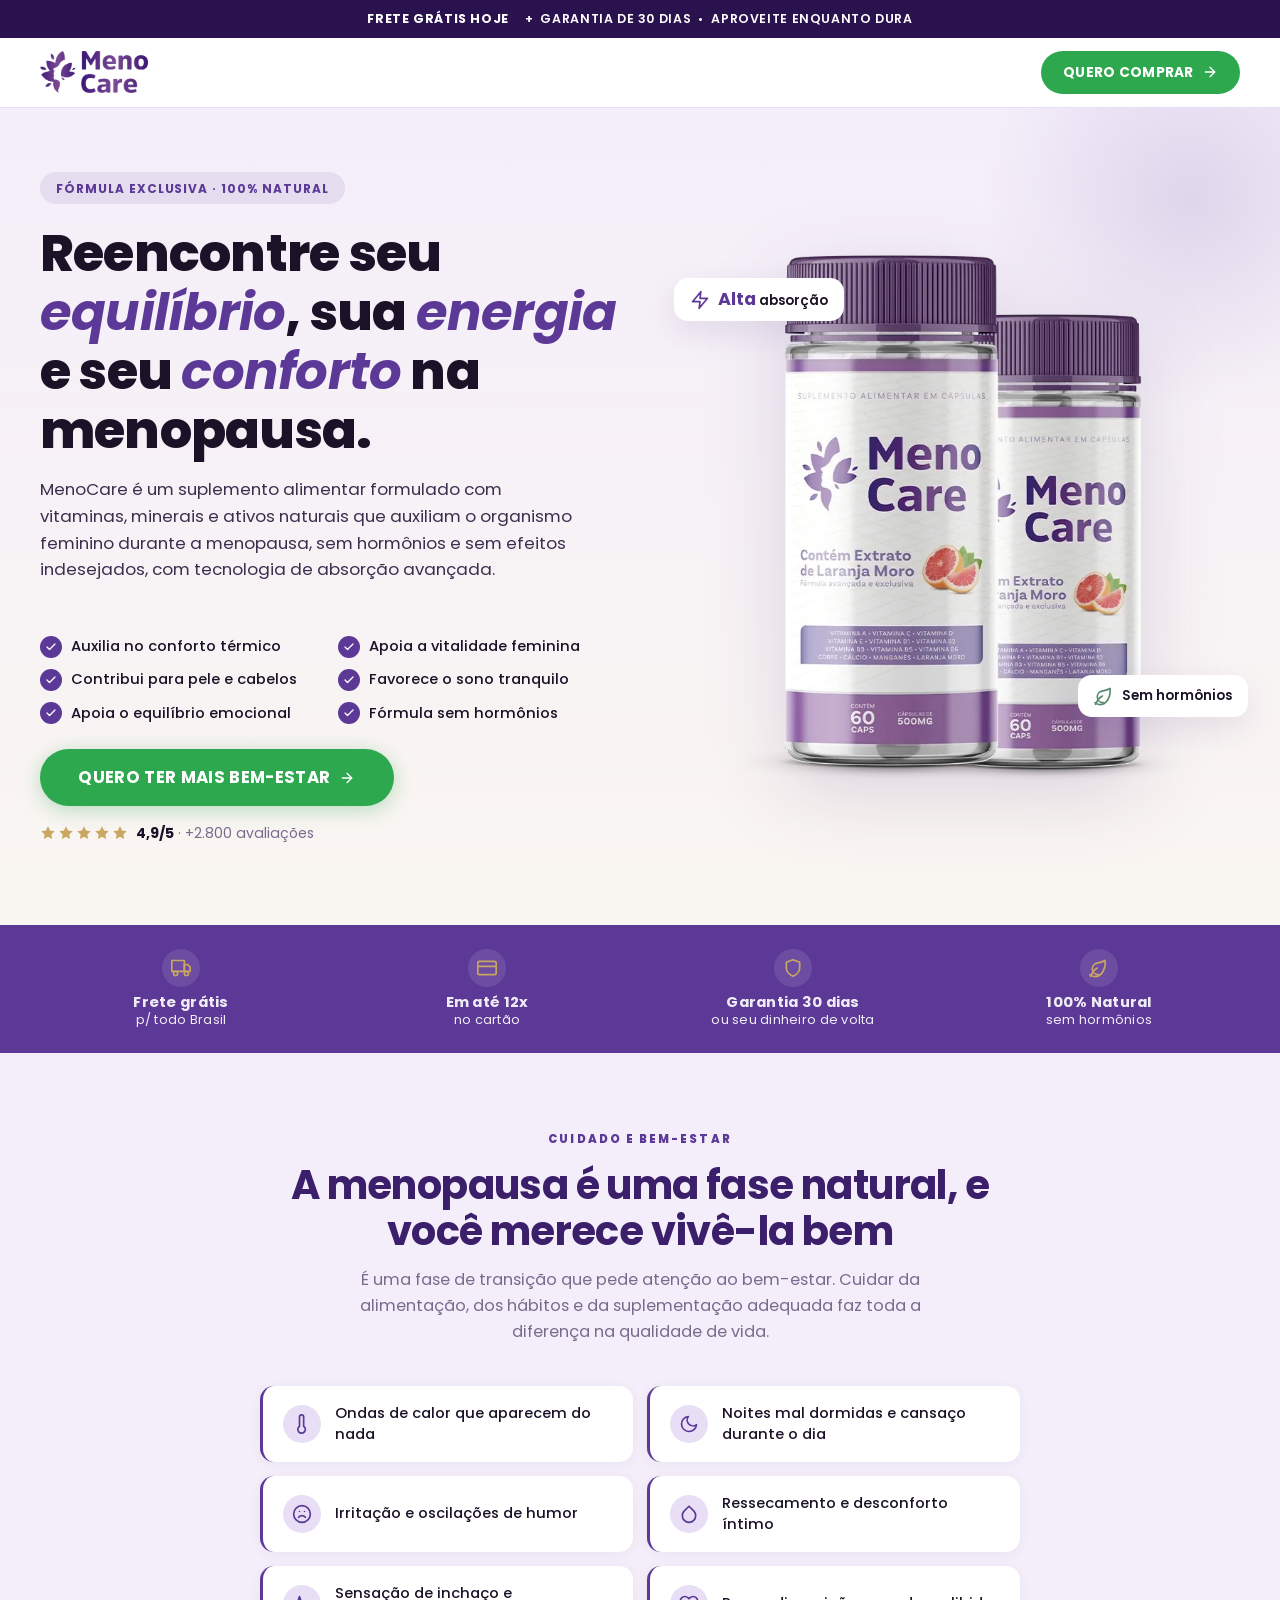
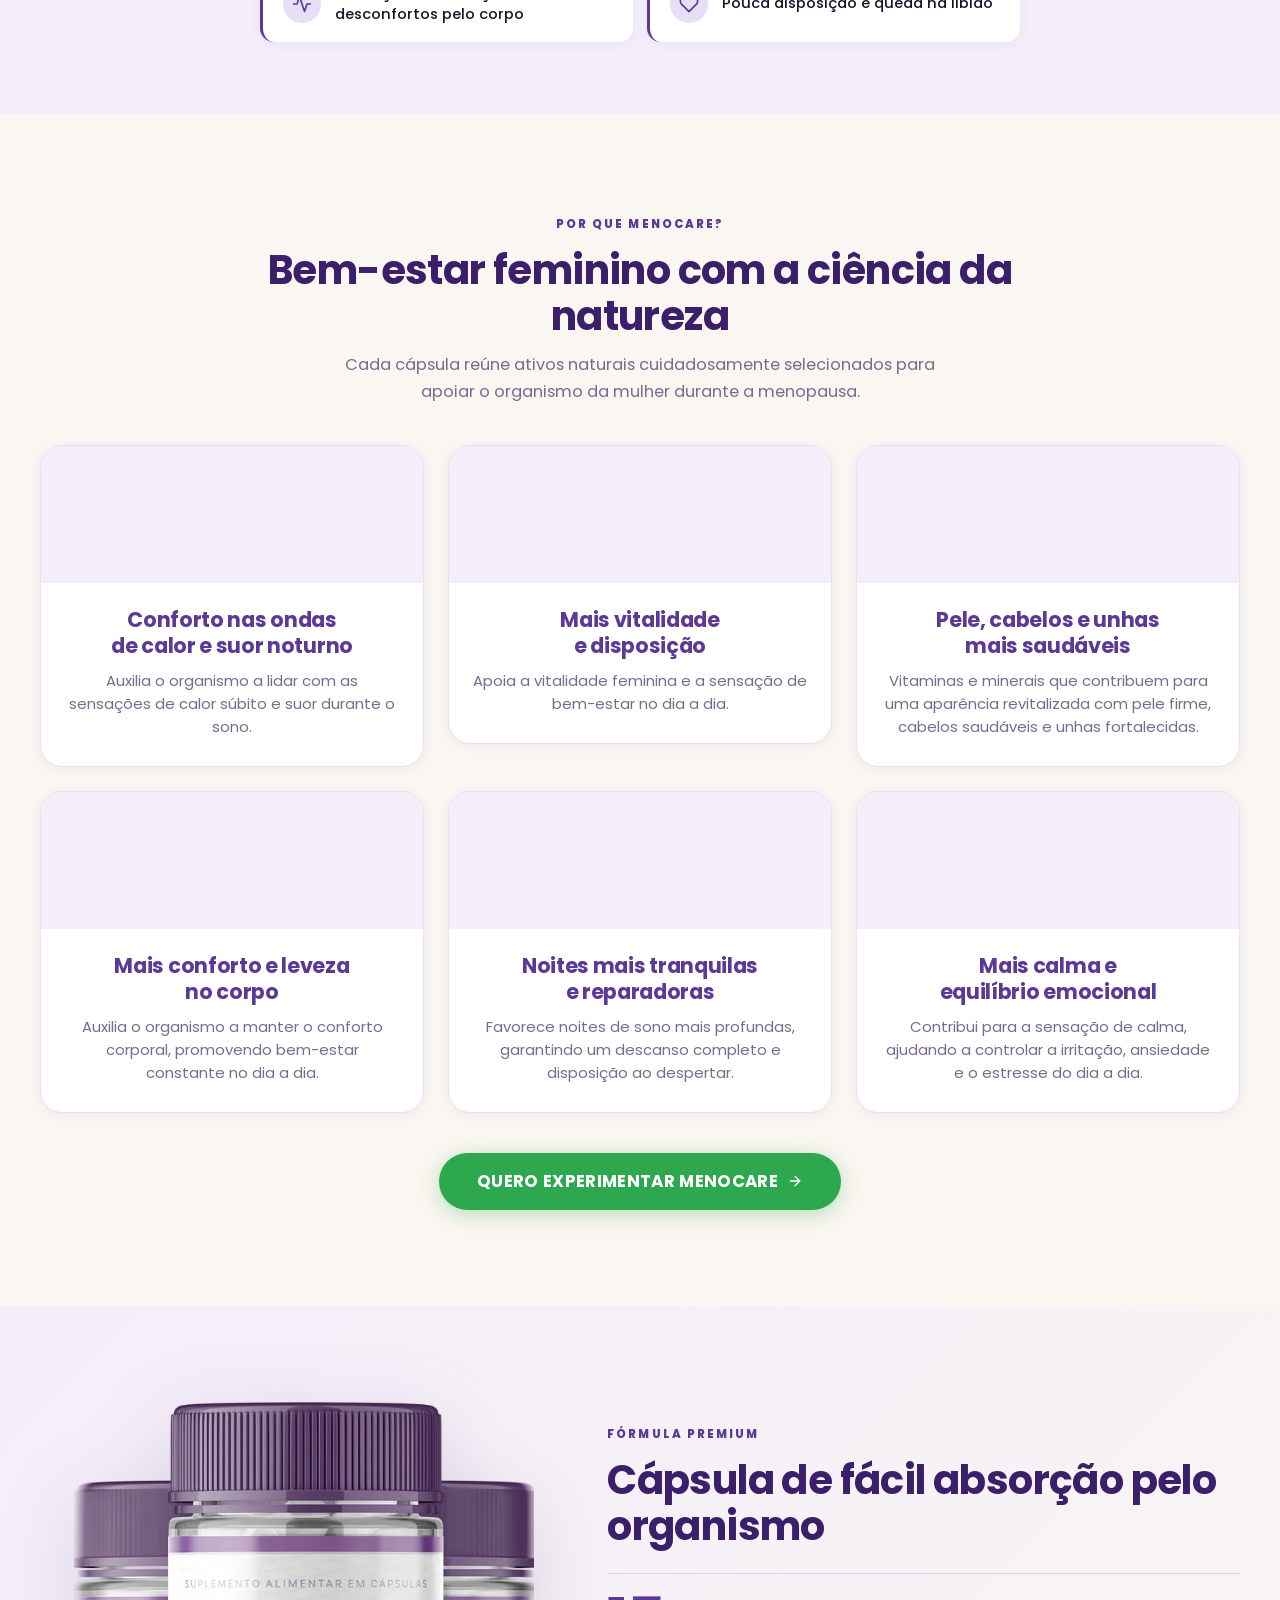
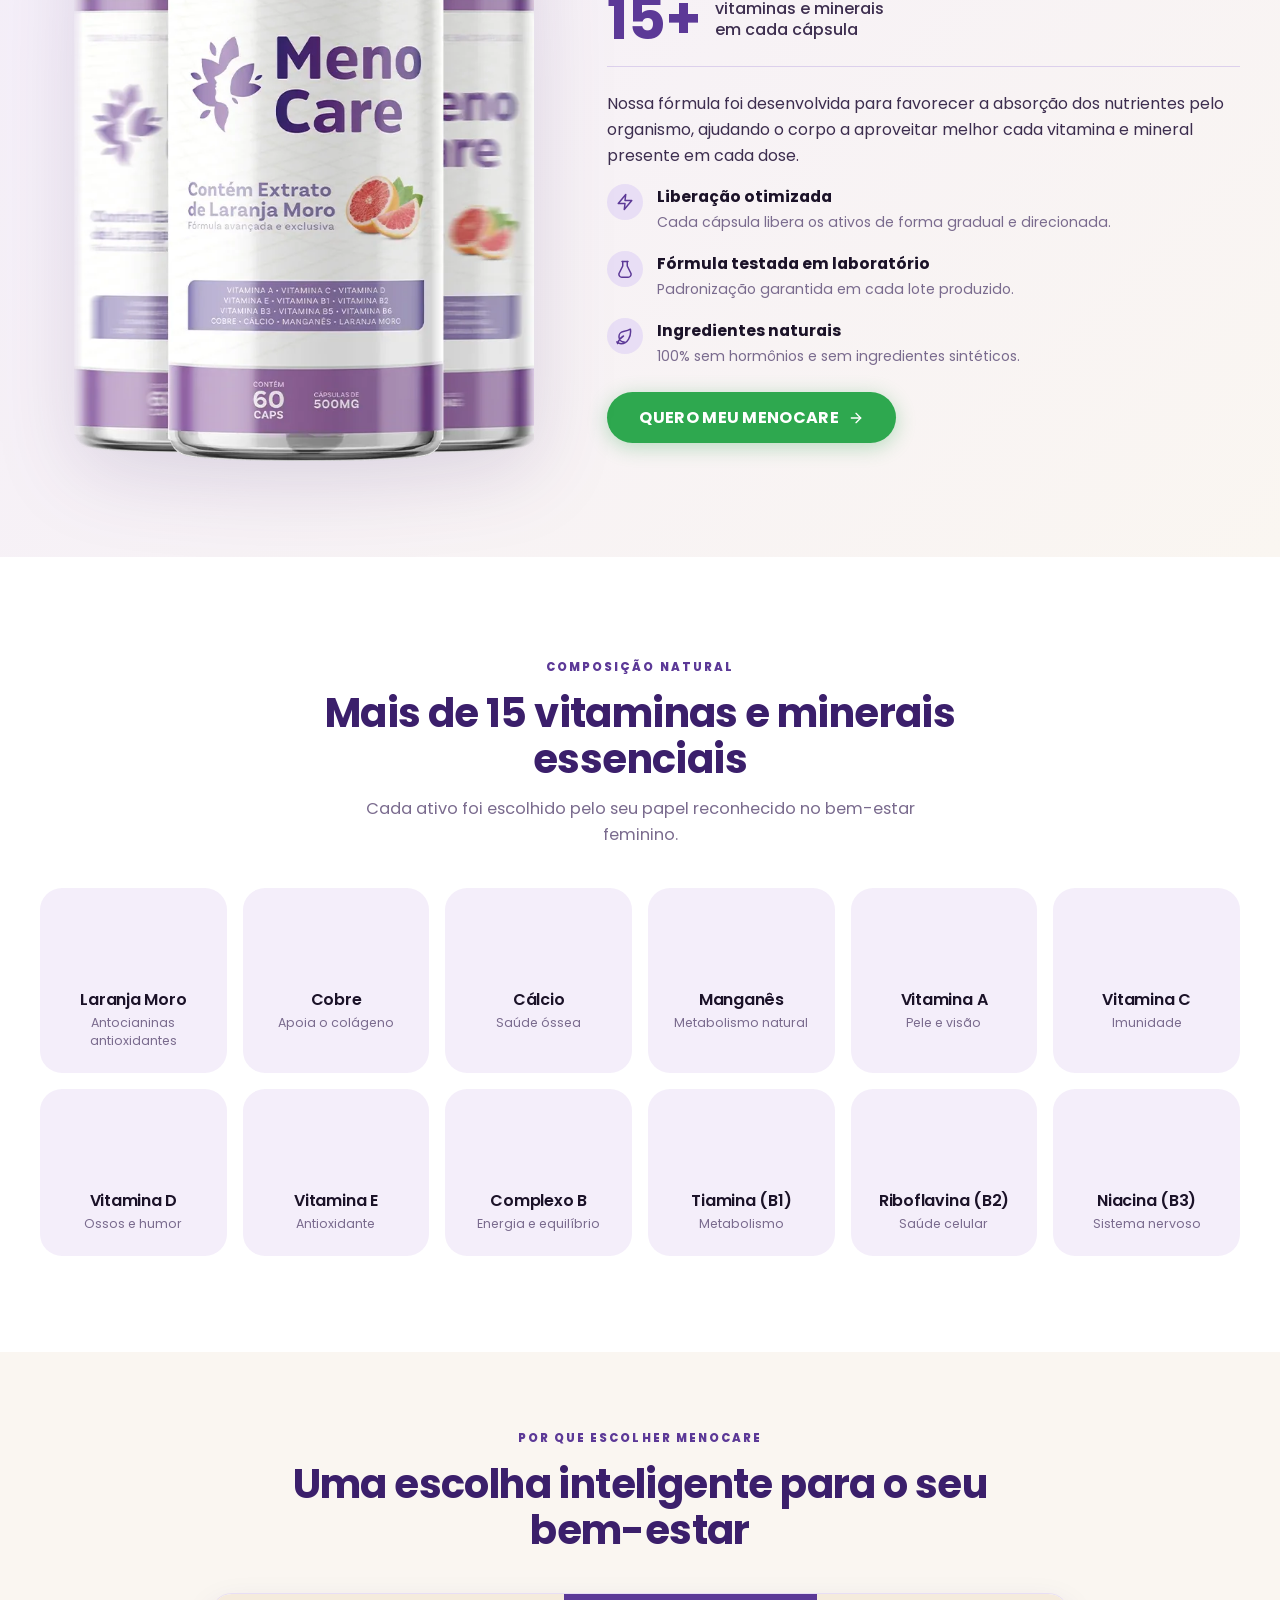
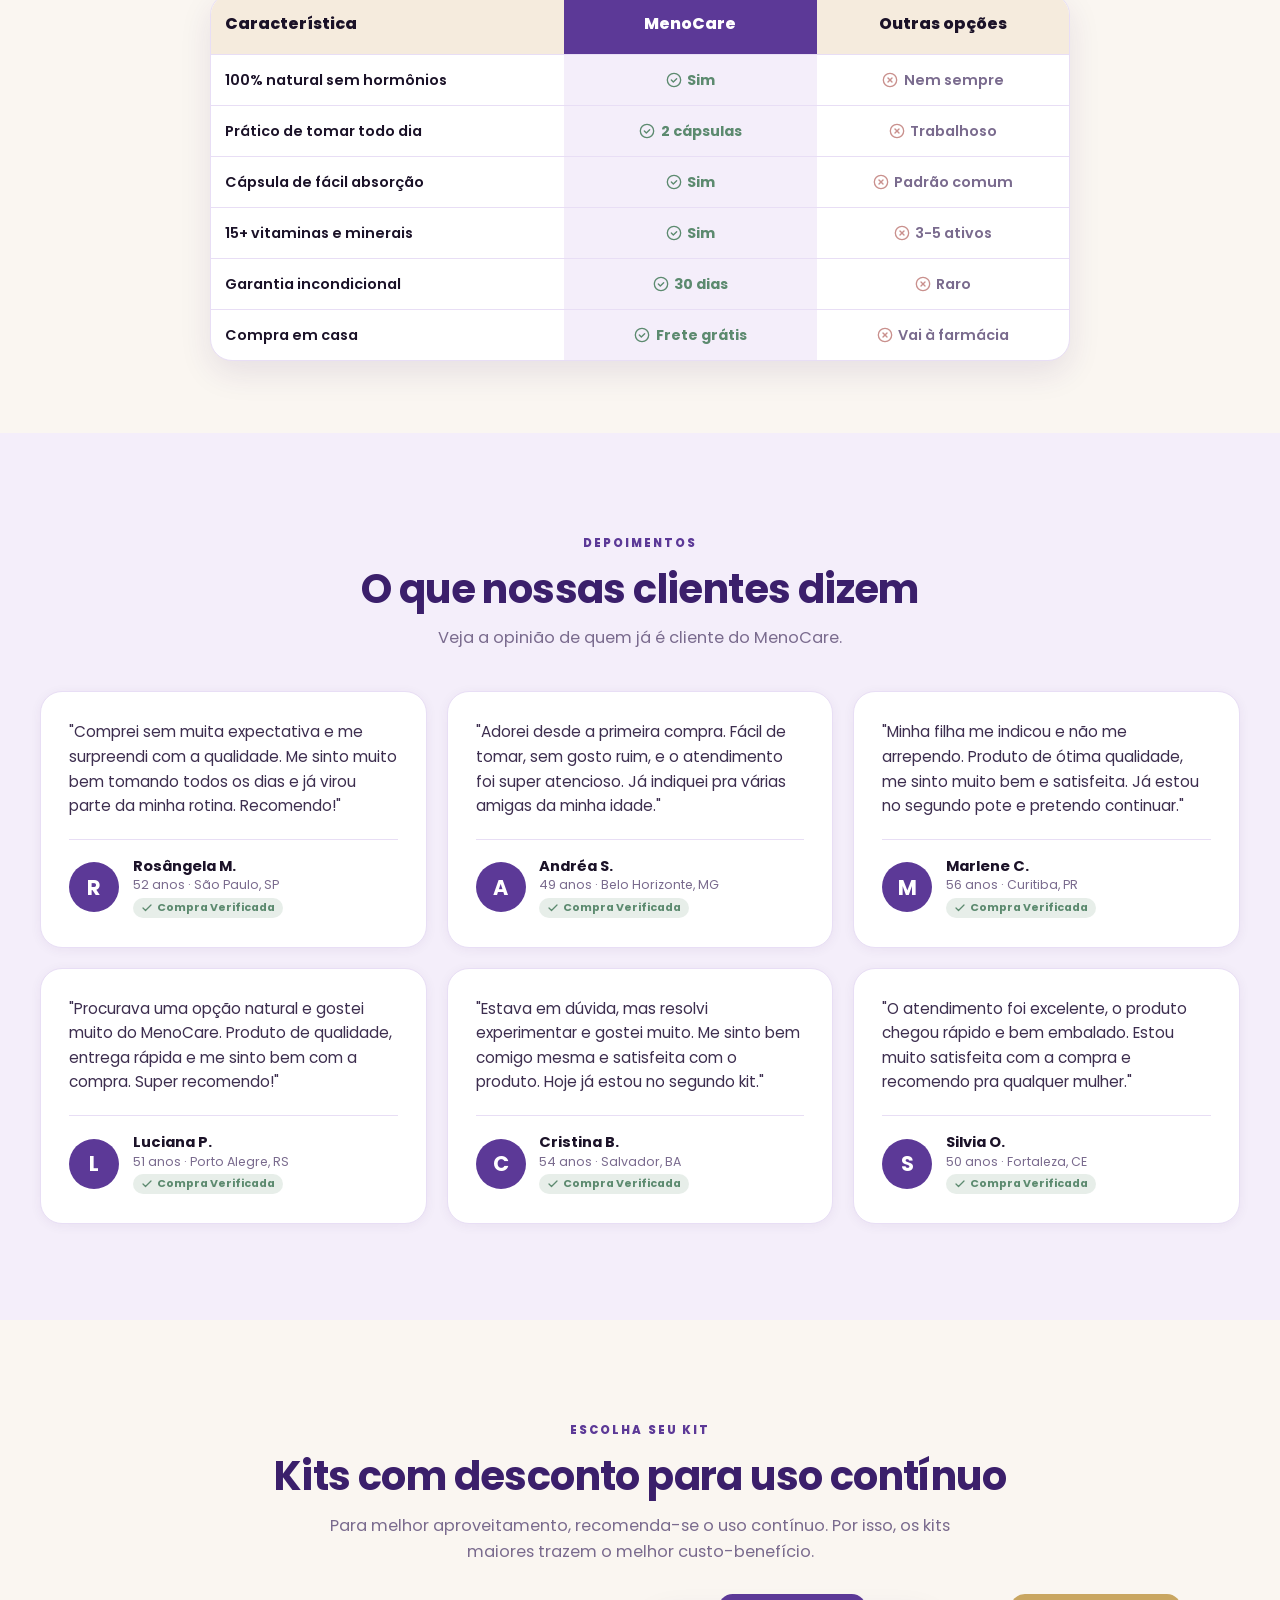
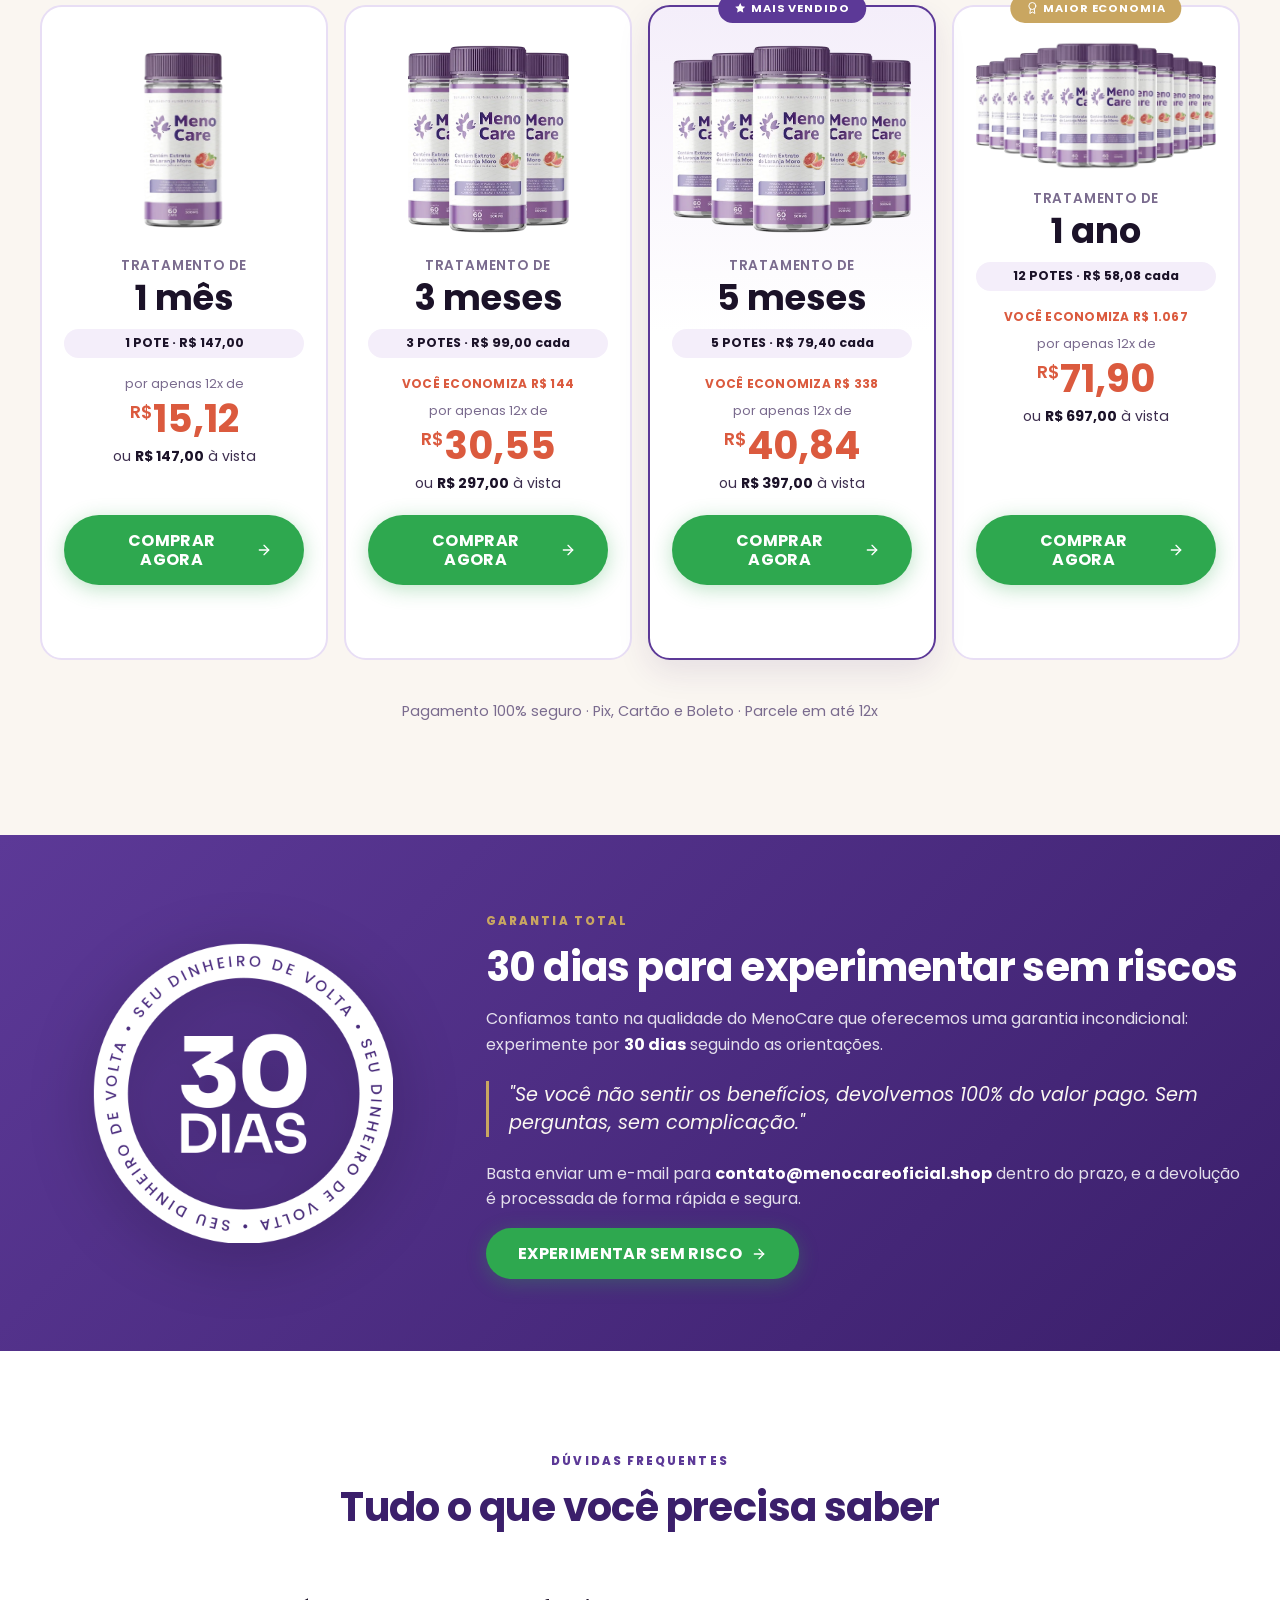
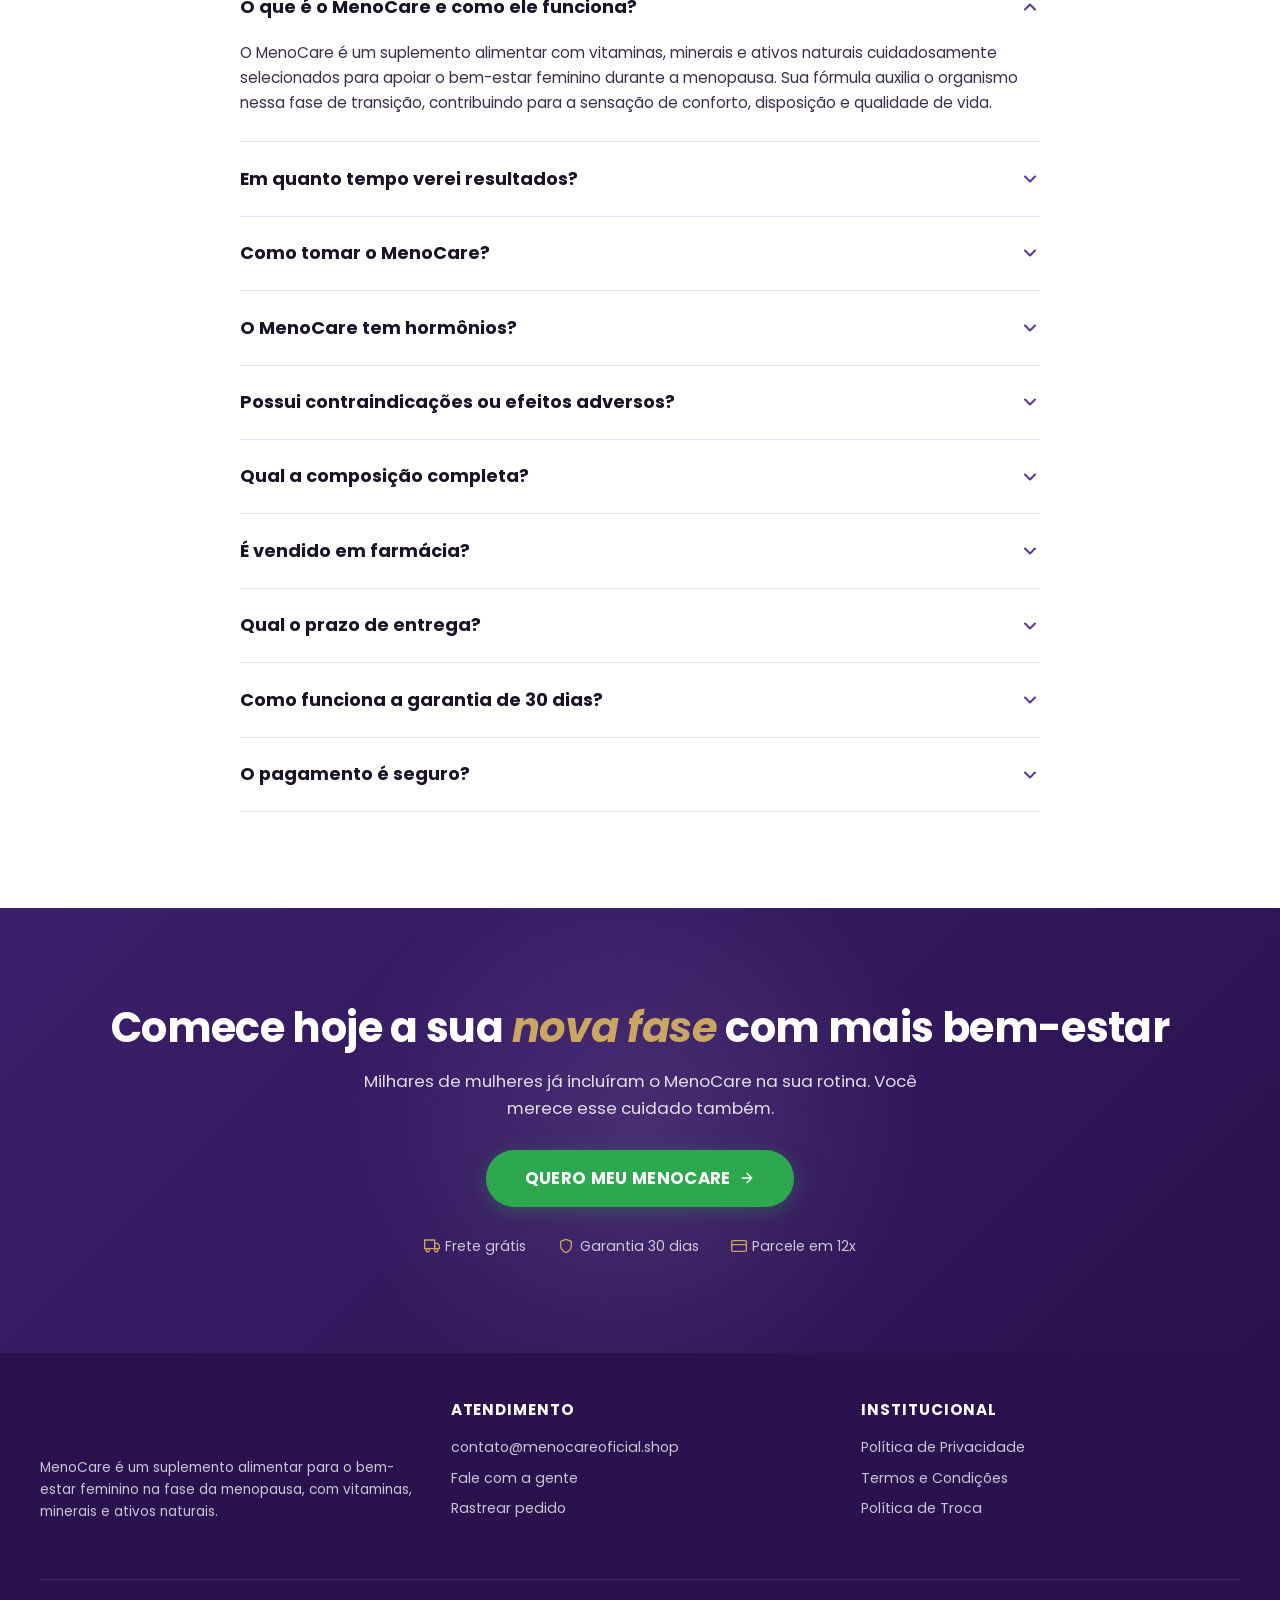
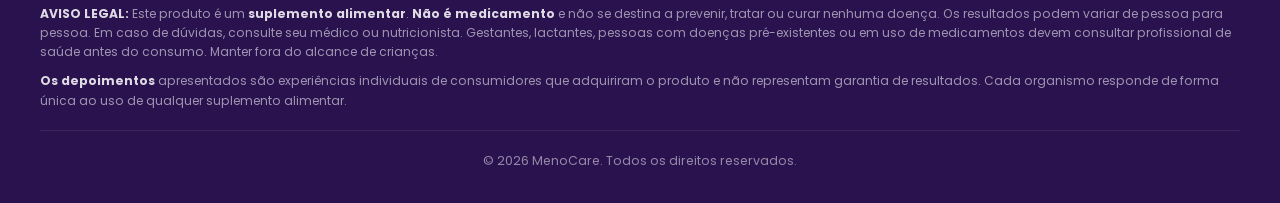
==== commit c8bfb9dd: "Remove placeholders de empresa (rodape + modais)" ====
--- a/index.html
+++ b/index.html
@@ -6,22 +6,25 @@
   <meta name="robots" content="index, follow, max-image-preview:large">
   <meta name="theme-color" content="#5C3997">
 
-  <!-- ============================================================
-       GOOGLE TAG (Google Ads + GA4)
-       SUBSTITUA os IDs abaixo:
-         AW-XXXXXXXXX  = ID do Google Ads (Ferramentas > Conversões)
-         G-XXXXXXXXXX  = ID do GA4 (opcional; remova a linha se nao usar)
-       O 'linker' passa o gclid pro checkout (cross-domain) = atribuicao da venda
-       ============================================================ -->
-  <script async src="https://www.googletagmanager.com/gtag/js?id=AW-XXXXXXXXX"></script>
+  <!-- Google tag (gtag.js) - Google Ads AW-18202207303
+       linker passa o gclid pro checkout Yampi (cross-domain) -->
+  <script async src="https://www.googletagmanager.com/gtag/js?id=AW-18202207303"></script>
   <script>
     window.dataLayer = window.dataLayer || [];
     function gtag(){dataLayer.push(arguments);}
     gtag('js', new Date());
-    gtag('config', 'AW-XXXXXXXXX', {
+    gtag('config', 'AW-18202207303', {
       'linker': { 'domains': ['menocareoficial.shop', 'seguro.menocareoficial.shop'] }
     });
-    gtag('config', 'G-XXXXXXXXXX');
+  </script>
+
+  <!-- Microsoft Clarity (gravacao de sessao + heatmap) -->
+  <script type="text/javascript">
+    (function(c,l,a,r,i,t,y){
+        c[a]=c[a]||function(){(c[a].q=c[a].q||[]).push(arguments)};
+        t=l.createElement(r);t.async=1;t.src="https://www.clarity.ms/tag/"+i;
+        y=l.getElementsByTagName(r)[0];y.parentNode.insertBefore(t,y);
+    })(window, document, "clarity", "script", "x08bywps11");
   </script>
   <!-- ===== META PIXEL — descomente e troque o ID SO se rodar Facebook/Instagram Ads =====
   <script>
@@ -727,7 +730,6 @@
       <div class="footer-disclaimer">
         <p><strong>AVISO LEGAL:</strong> Este produto é um <strong>suplemento alimentar</strong>. <strong>Não é medicamento</strong> e não se destina a prevenir, tratar ou curar nenhuma doença. Os resultados podem variar de pessoa para pessoa. Em caso de dúvidas, consulte seu médico ou nutricionista. Gestantes, lactantes, pessoas com doenças pré-existentes ou em uso de medicamentos devem consultar profissional de saúde antes do consumo. Manter fora do alcance de crianças.</p>
         <p><strong>Os depoimentos</strong> apresentados são experiências individuais de consumidores que adquiriram o produto e não representam garantia de resultados. Cada organismo responde de forma única ao uso de qualquer suplemento alimentar.</p>
-        <p><strong>Empresa responsável:</strong> [RAZAO_SOCIAL_AQUI], CNPJ [CNPJ_AQUI], [ENDERECO_COMPLETO_AQUI]</p>
       </div>
 
       <div class="footer-bottom">© 2026 MenoCare. Todos os direitos reservados.</div>
@@ -751,7 +753,7 @@
         <p>A presente Política de Privacidade descreve como o <strong>MenoCare</strong> coleta, utiliza, armazena e protege as informações pessoais dos visitantes e clientes do nosso site, em conformidade com a <strong>Lei Geral de Proteção de Dados (Lei nº 13.709/2018 (LGPD))</strong>.</p>
 
         <h3>1. Controlador dos dados</h3>
-        <p><strong>[RAZAO_SOCIAL_AQUI]</strong><br>CNPJ: [CNPJ_AQUI]<br>Endereço: [ENDERECO_COMPLETO_AQUI]<br>E-mail: contato@menocareoficial.shop</p>
+        <p>O MenoCare é responsável pelo tratamento dos seus dados. Para qualquer solicitação, fale com a gente pelo e-mail <strong>contato@menocareoficial.shop</strong>.</p>
 
         <h3>2. Dados coletados</h3>
         <p>Quando você realiza uma compra ou entra em contato, coletamos: nome completo, CPF, endereço de entrega, e-mail e telefone. Dados de cartão de crédito <strong>não são armazenados</strong> pelo nosso site. São processados diretamente pelo gateway de pagamento certificado.</p>
@@ -795,7 +797,7 @@
         <p>Ao acessar e/ou comprar neste site, você concorda integralmente com os termos abaixo. Leia com atenção.</p>
 
         <h3>1. Empresa responsável</h3>
-        <p><strong>[RAZAO_SOCIAL_AQUI]</strong><br>CNPJ: [CNPJ_AQUI]<br>Endereço: [ENDERECO_COMPLETO_AQUI]<br>Contato: contato@menocareoficial.shop</p>
+        <p>Este site é operado pelo MenoCare. Para qualquer dúvida, entre em contato pelo e-mail <strong>contato@menocareoficial.shop</strong>.</p>
 
         <h3>2. Sobre o produto</h3>
         <p>O <strong>MenoCare é um suplemento alimentar</strong>, composto por vitaminas, minerais e ativos naturais, registrado conforme as normas da ANVISA.</p>
@@ -824,7 +826,7 @@
         <p>Os depoimentos refletem experiências individuais e <strong>não constituem garantia de resultados</strong>. Não nos responsabilizamos por uso inadequado em desacordo com as orientações do rótulo.</p>
 
         <h3>7. Foro</h3>
-        <p>Para questões judiciais, fica eleito o foro da Comarca de [CIDADE_FORO], salvo determinação legal em contrário.</p>
+        <p>Para questões judiciais, fica eleito o foro da comarca de domicílio do consumidor, conforme o Código de Defesa do Consumidor.</p>
       </div>
     </div>
   </div>
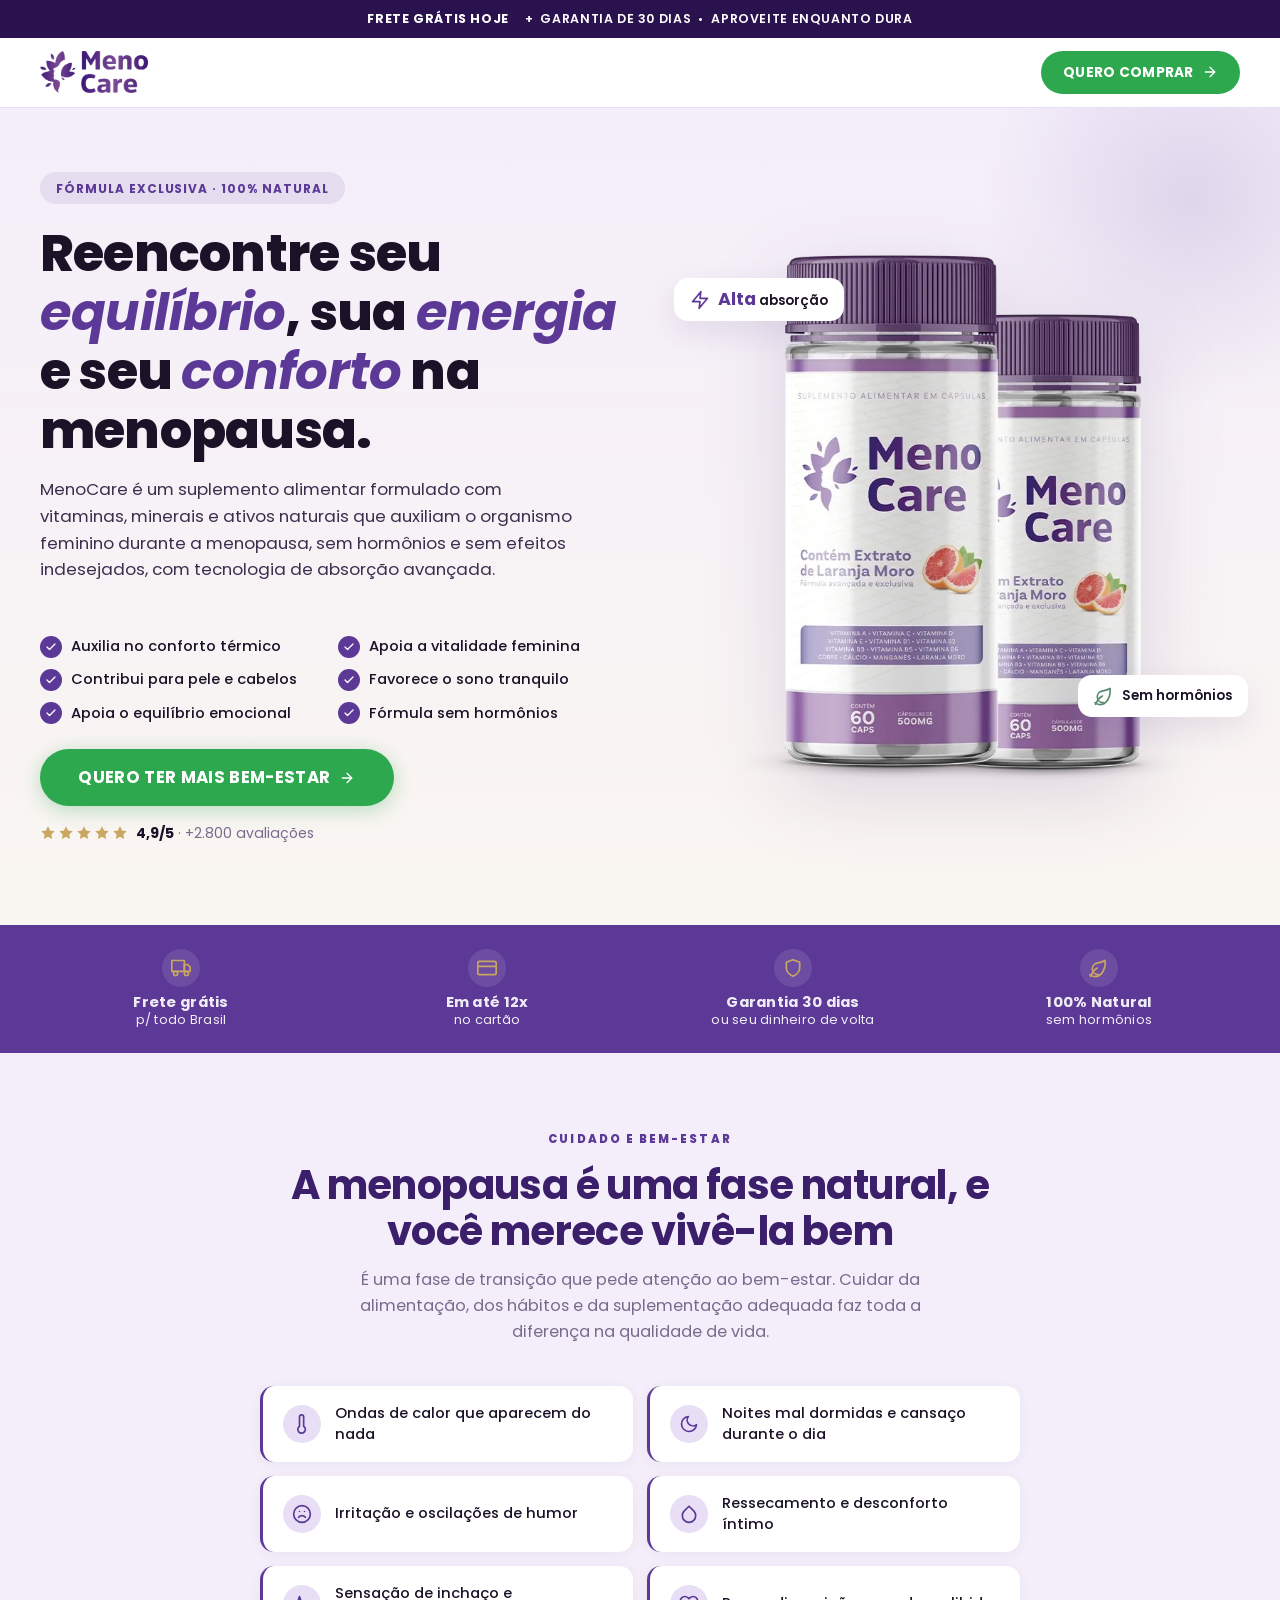
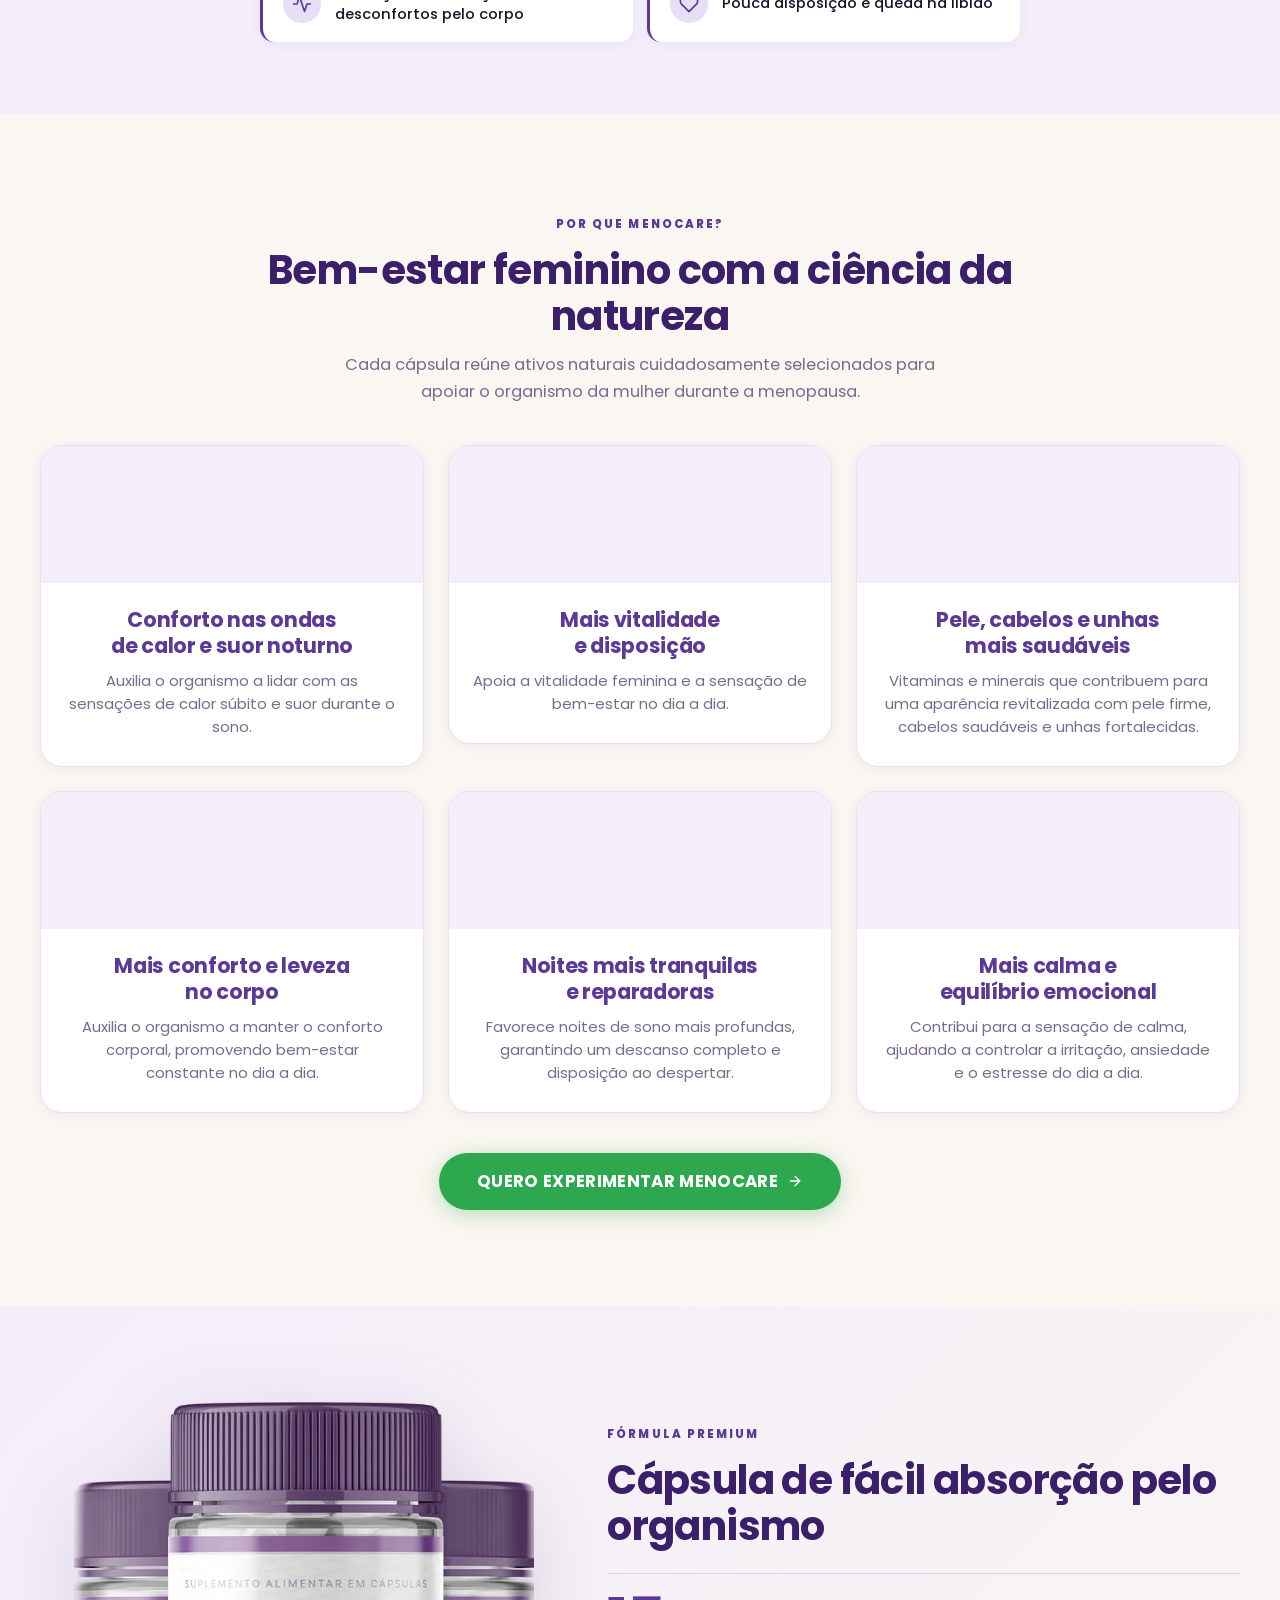
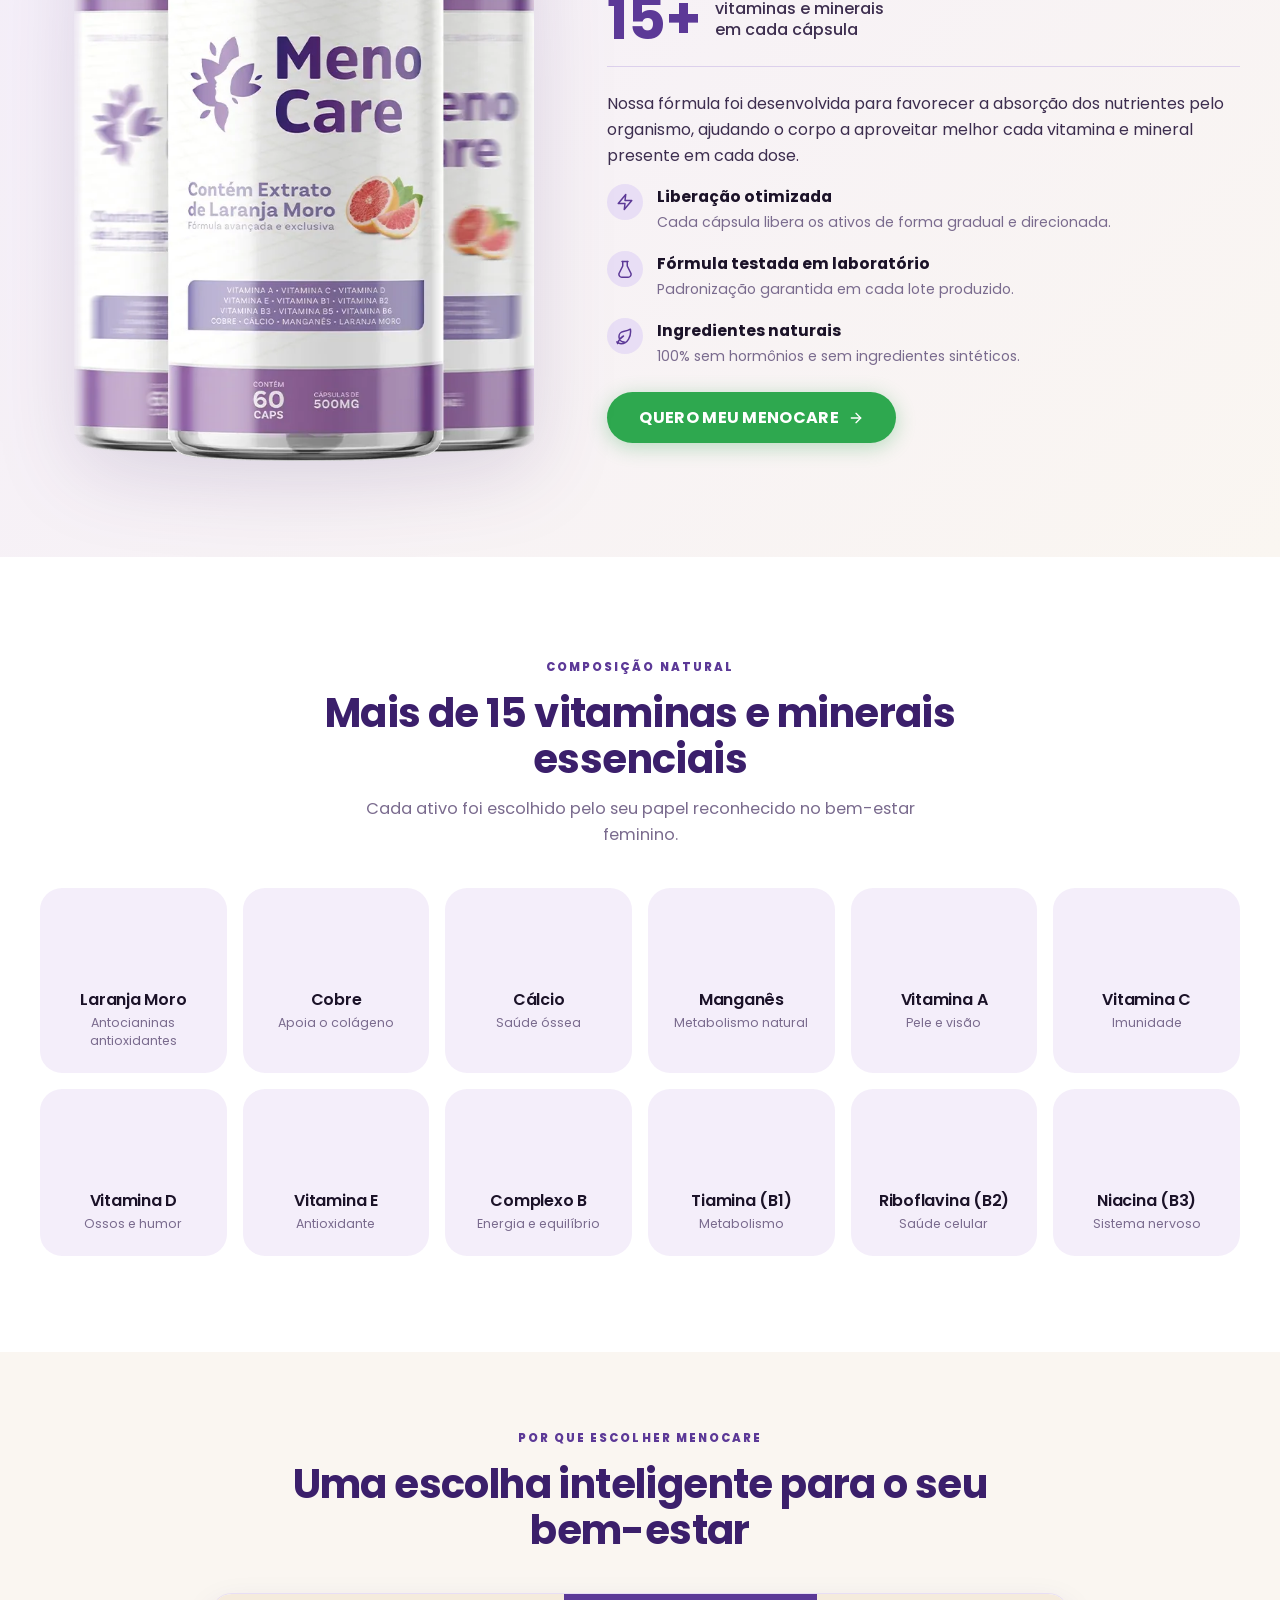
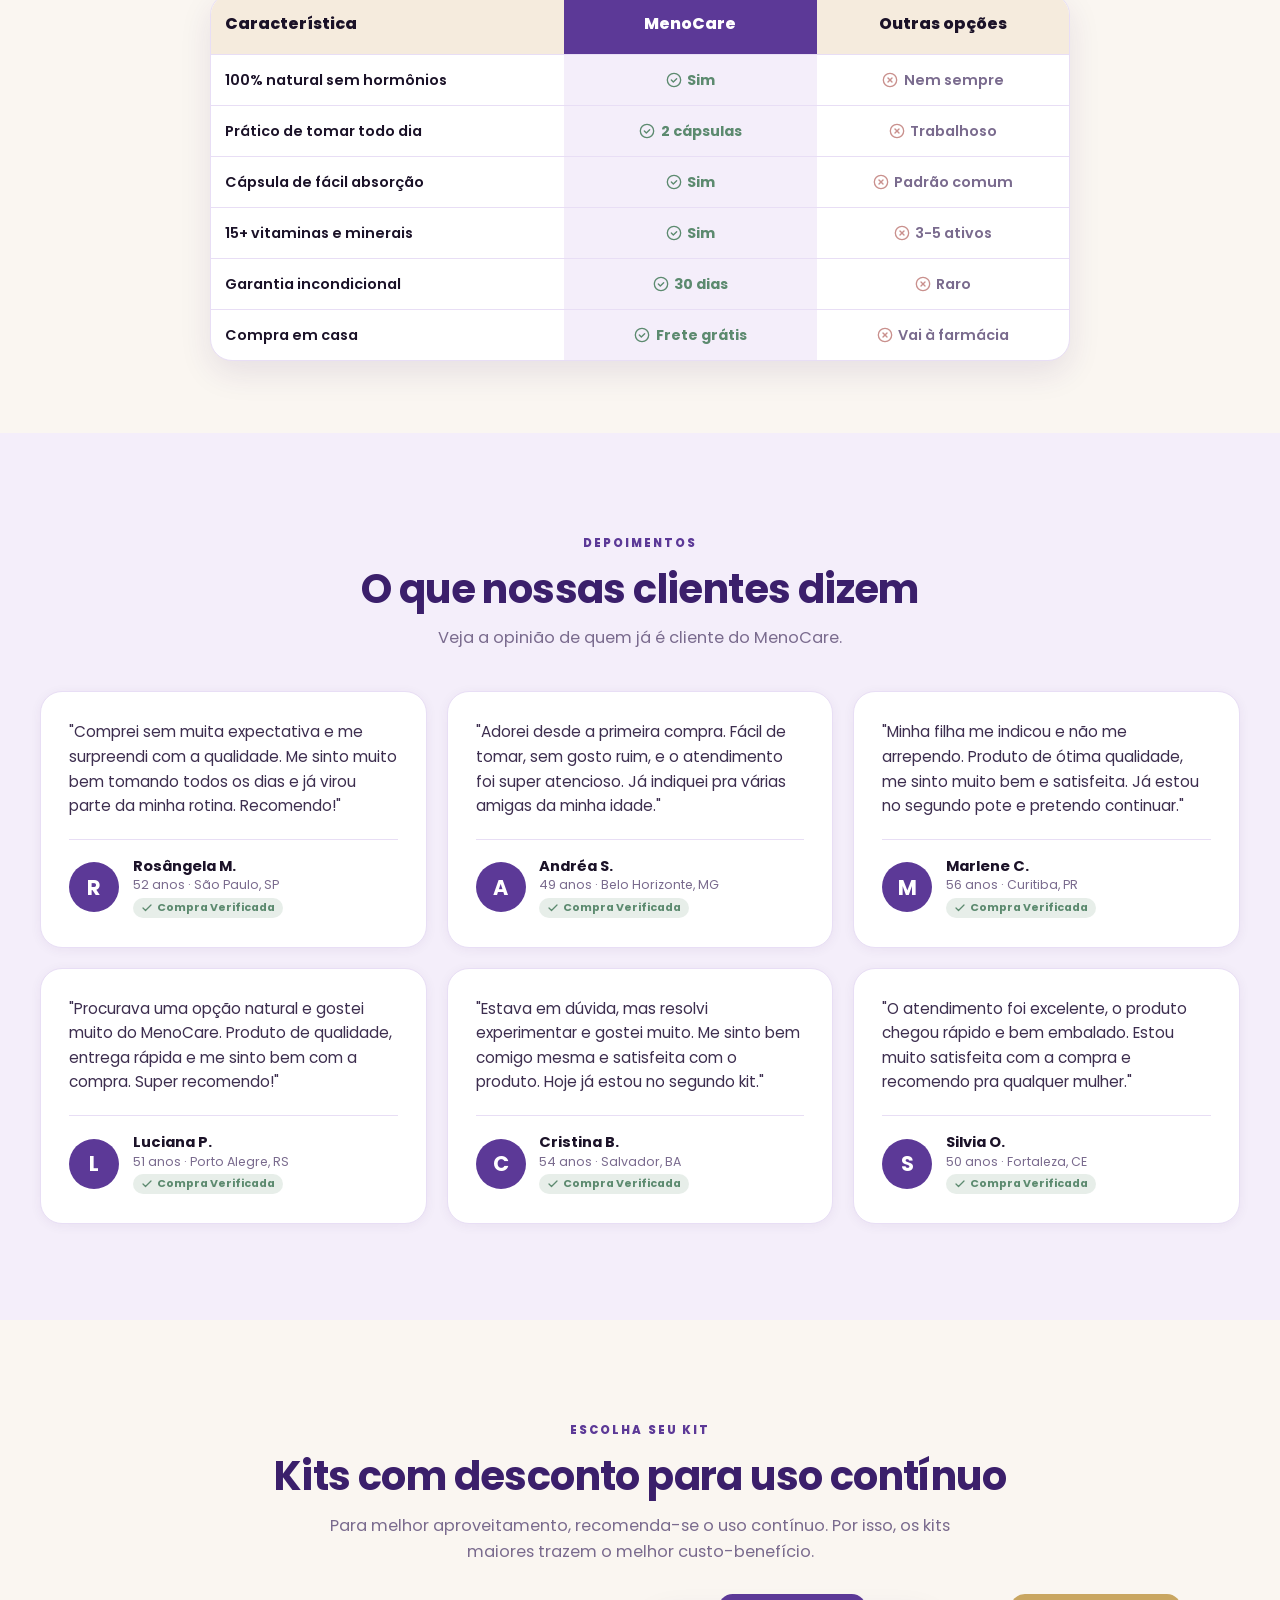
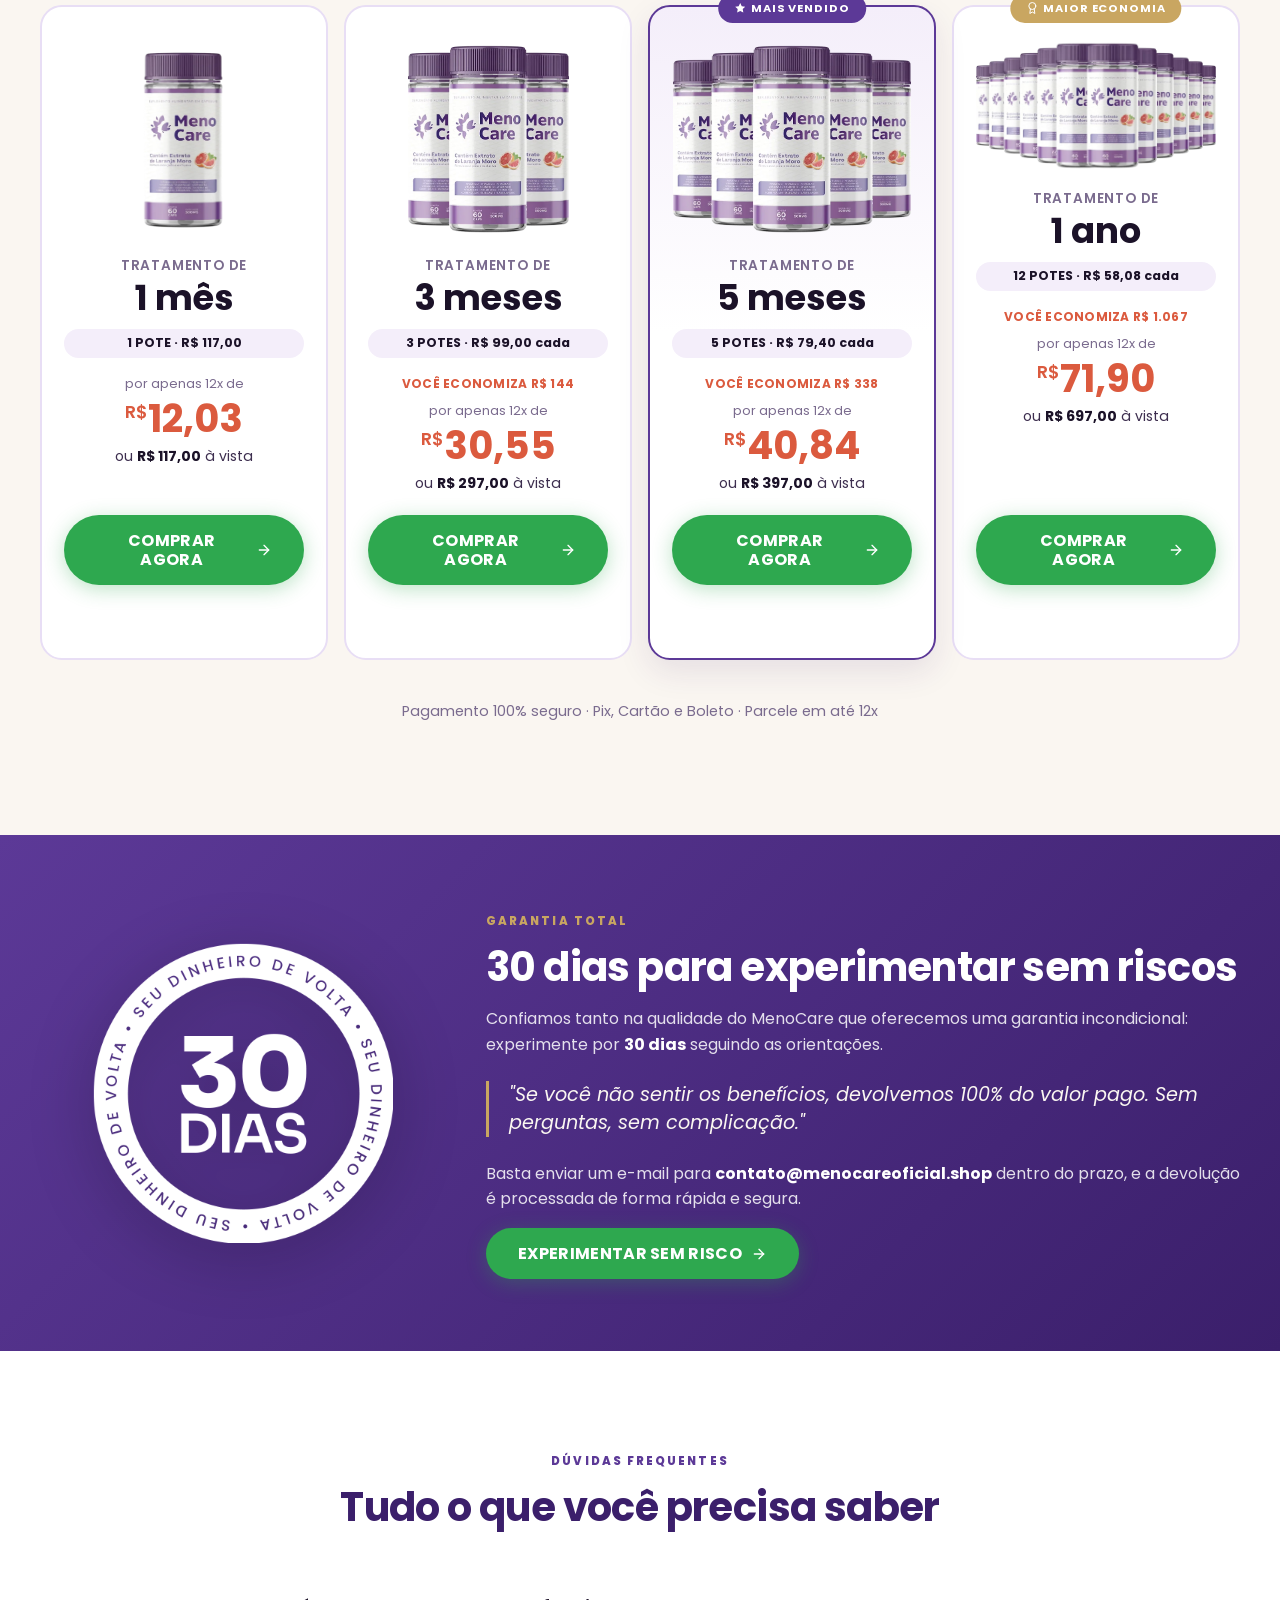
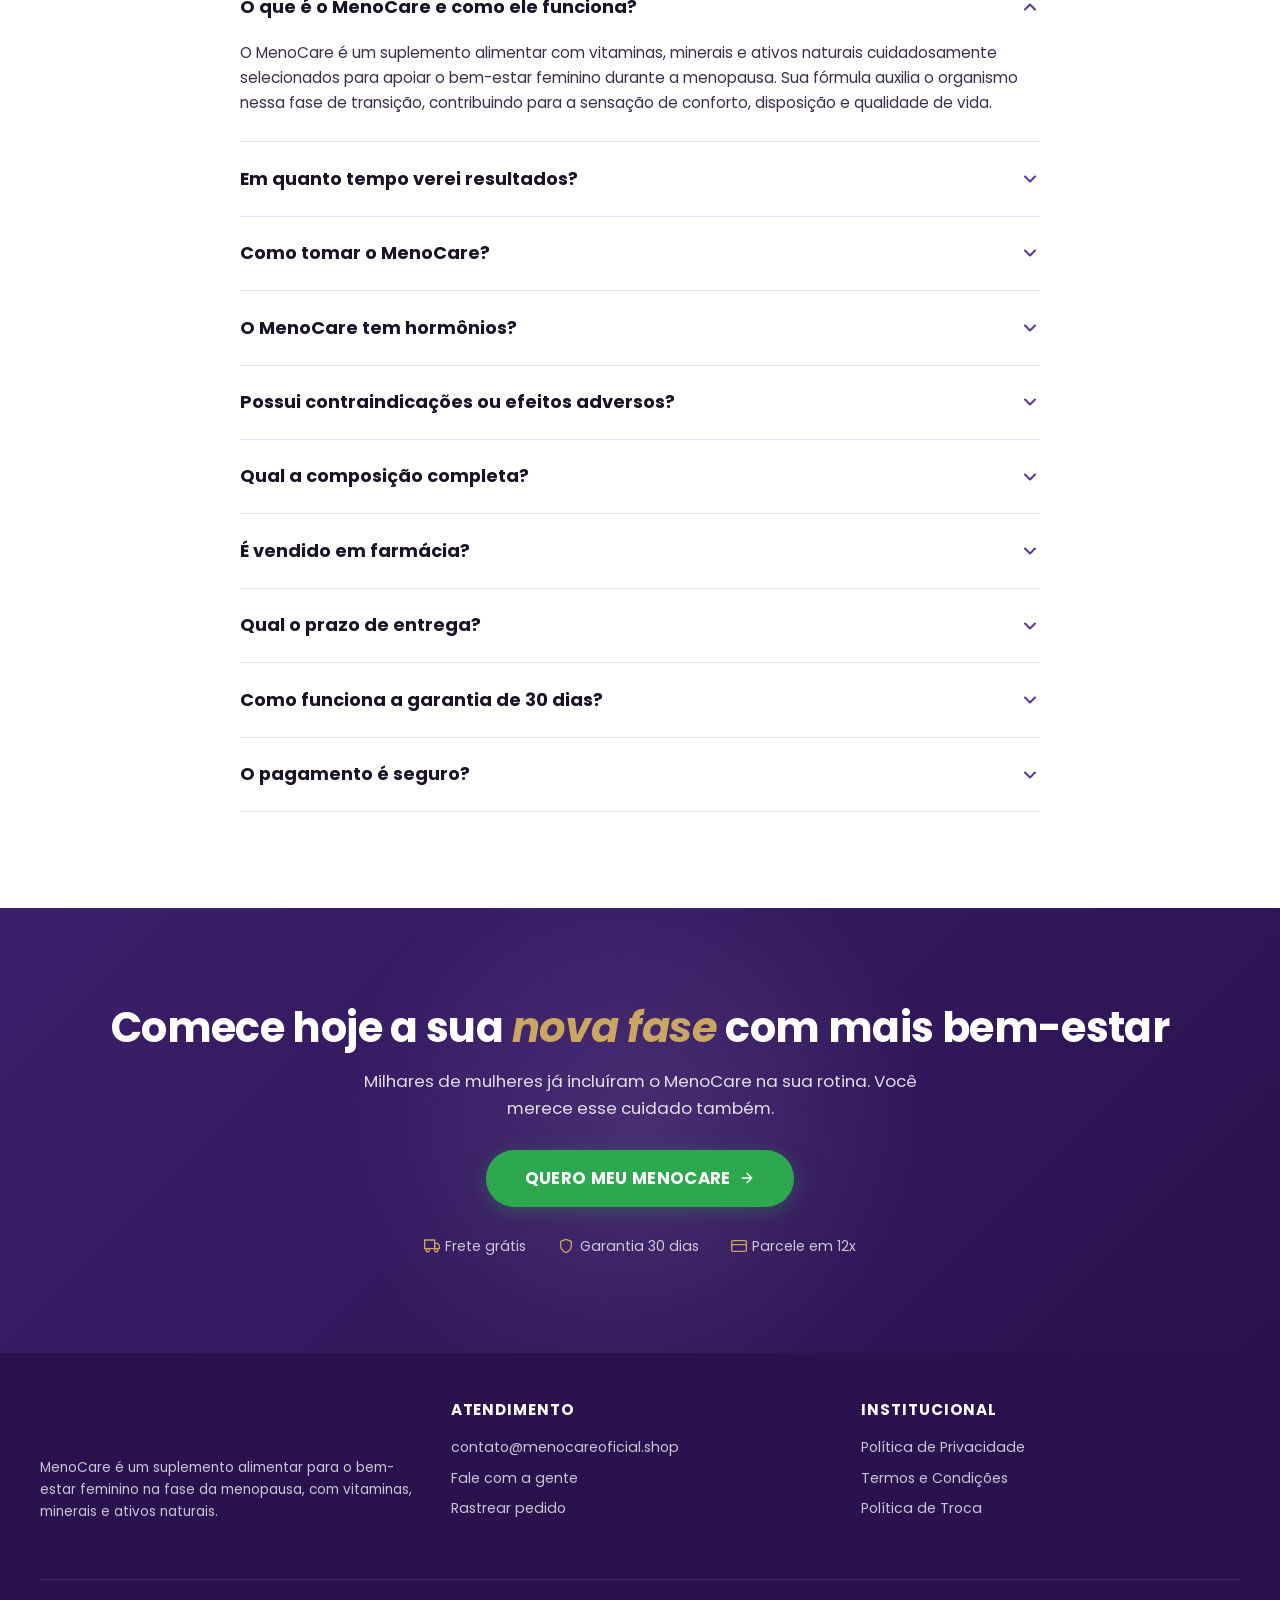
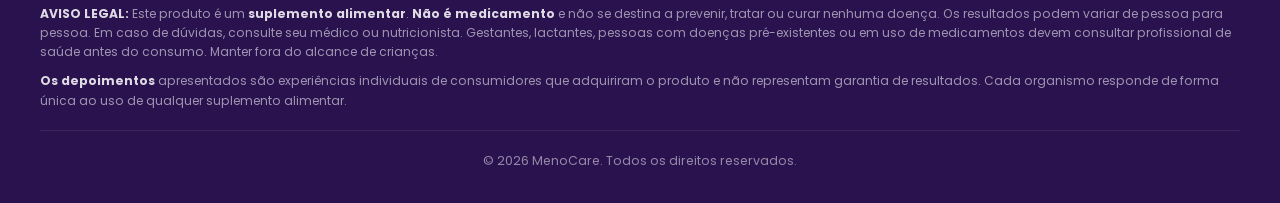
==== commit e515ce6e: "Ajusta preco da unidade para R17" ====
--- a/index.html
+++ b/index.html
@@ -14,7 +14,7 @@
     function gtag(){dataLayer.push(arguments);}
     gtag('js', new Date());
     gtag('config', 'AW-18202207303', {
-      'linker': { 'domains': ['menocareoficial.shop', 'seguro.menocareoficial.shop'] }
+      'linker': { 'domains': ['menocareoficial.shop', 'pagamento.menocareoficial.shop'] }
     });
   </script>
 
@@ -556,11 +556,11 @@
           <img class="kit-image" src="images/menocare1frasco.webp" alt="MenoCare - 1 pote" width="640" height="918" loading="lazy" decoding="async">
           <div class="kit-title">Tratamento de</div>
           <div class="kit-duration">1 mês</div>
-          <div class="kit-pots">1 POTE · R$ 147,00</div>
+          <div class="kit-pots">1 POTE · R$ 117,00</div>
           <div class="kit-price-installment">por apenas 12x de</div>
-          <div class="kit-installment-value"><small>R$</small>15,12</div>
-          <div class="kit-cash">ou <strong>R$ 147,00</strong> à vista</div>
-          <a href="https://seguro.menocareoficial.shop/r/IXN4M899F1" class="btn btn-primary btn-block kit-cta">COMPRAR AGORA <svg class="icon-sm"><use href="#i-arrow-right"/></svg></a>
+          <div class="kit-installment-value"><small>R$</small>12,03</div>
+          <div class="kit-cash">ou <strong>R$ 117,00</strong> à vista</div>
+          <a href="https://pagamento.menocareoficial.shop/checkout?product=ffbe8c56-5e98-11f1-a1eb-46da4690ad53" class="btn btn-primary btn-block kit-cta">COMPRAR AGORA <svg class="icon-sm"><use href="#i-arrow-right"/></svg></a>
           <img class="kit-freight-img" src="images/imgi_1_selo-fretegratis.webp" alt="Frete grátis para todo o Brasil" width="236" height="41" loading="lazy">
         </div>
 
@@ -573,7 +573,7 @@
           <div class="kit-price-installment">por apenas 12x de</div>
           <div class="kit-installment-value"><small>R$</small>30,55</div>
           <div class="kit-cash">ou <strong>R$ 297,00</strong> à vista</div>
-          <a href="https://seguro.menocareoficial.shop/r/AVMCGALRP3" class="btn btn-primary btn-block kit-cta">COMPRAR AGORA <svg class="icon-sm"><use href="#i-arrow-right"/></svg></a>
+          <a href="https://pagamento.menocareoficial.shop/checkout?product=ffbfdad1-5e98-11f1-a1eb-46da4690ad53" class="btn btn-primary btn-block kit-cta">COMPRAR AGORA <svg class="icon-sm"><use href="#i-arrow-right"/></svg></a>
           <img class="kit-freight-img" src="images/imgi_1_selo-fretegratis.webp" alt="Frete grátis para todo o Brasil" width="236" height="41" loading="lazy">
         </div>
 
@@ -587,7 +587,7 @@
           <div class="kit-price-installment">por apenas 12x de</div>
           <div class="kit-installment-value"><small>R$</small>40,84</div>
           <div class="kit-cash">ou <strong>R$ 397,00</strong> à vista</div>
-          <a href="https://seguro.menocareoficial.shop/r/6FC4YSRQDZ" class="btn btn-primary btn-block kit-cta">COMPRAR AGORA <svg class="icon-sm"><use href="#i-arrow-right"/></svg></a>
+          <a href="https://pagamento.menocareoficial.shop/checkout?product=ffc1041e-5e98-11f1-a1eb-46da4690ad53" class="btn btn-primary btn-block kit-cta">COMPRAR AGORA <svg class="icon-sm"><use href="#i-arrow-right"/></svg></a>
           <img class="kit-freight-img" src="images/imgi_1_selo-fretegratis.webp" alt="Frete grátis para todo o Brasil" width="236" height="41" loading="lazy">
         </div>
 
@@ -601,7 +601,7 @@
           <div class="kit-price-installment">por apenas 12x de</div>
           <div class="kit-installment-value"><small>R$</small>71,90</div>
           <div class="kit-cash">ou <strong>R$ 697,00</strong> à vista</div>
-          <a href="https://seguro.menocareoficial.shop/r/AQUCH57AQB" class="btn btn-primary btn-block kit-cta">COMPRAR AGORA <svg class="icon-sm"><use href="#i-arrow-right"/></svg></a>
+          <a href="https://pagamento.menocareoficial.shop/checkout?product=ffc20b03-5e98-11f1-a1eb-46da4690ad53" class="btn btn-primary btn-block kit-cta">COMPRAR AGORA <svg class="icon-sm"><use href="#i-arrow-right"/></svg></a>
           <img class="kit-freight-img" src="images/imgi_1_selo-fretegratis.webp" alt="Frete grátis para todo o Brasil" width="236" height="41" loading="lazy">
         </div>
       </div>
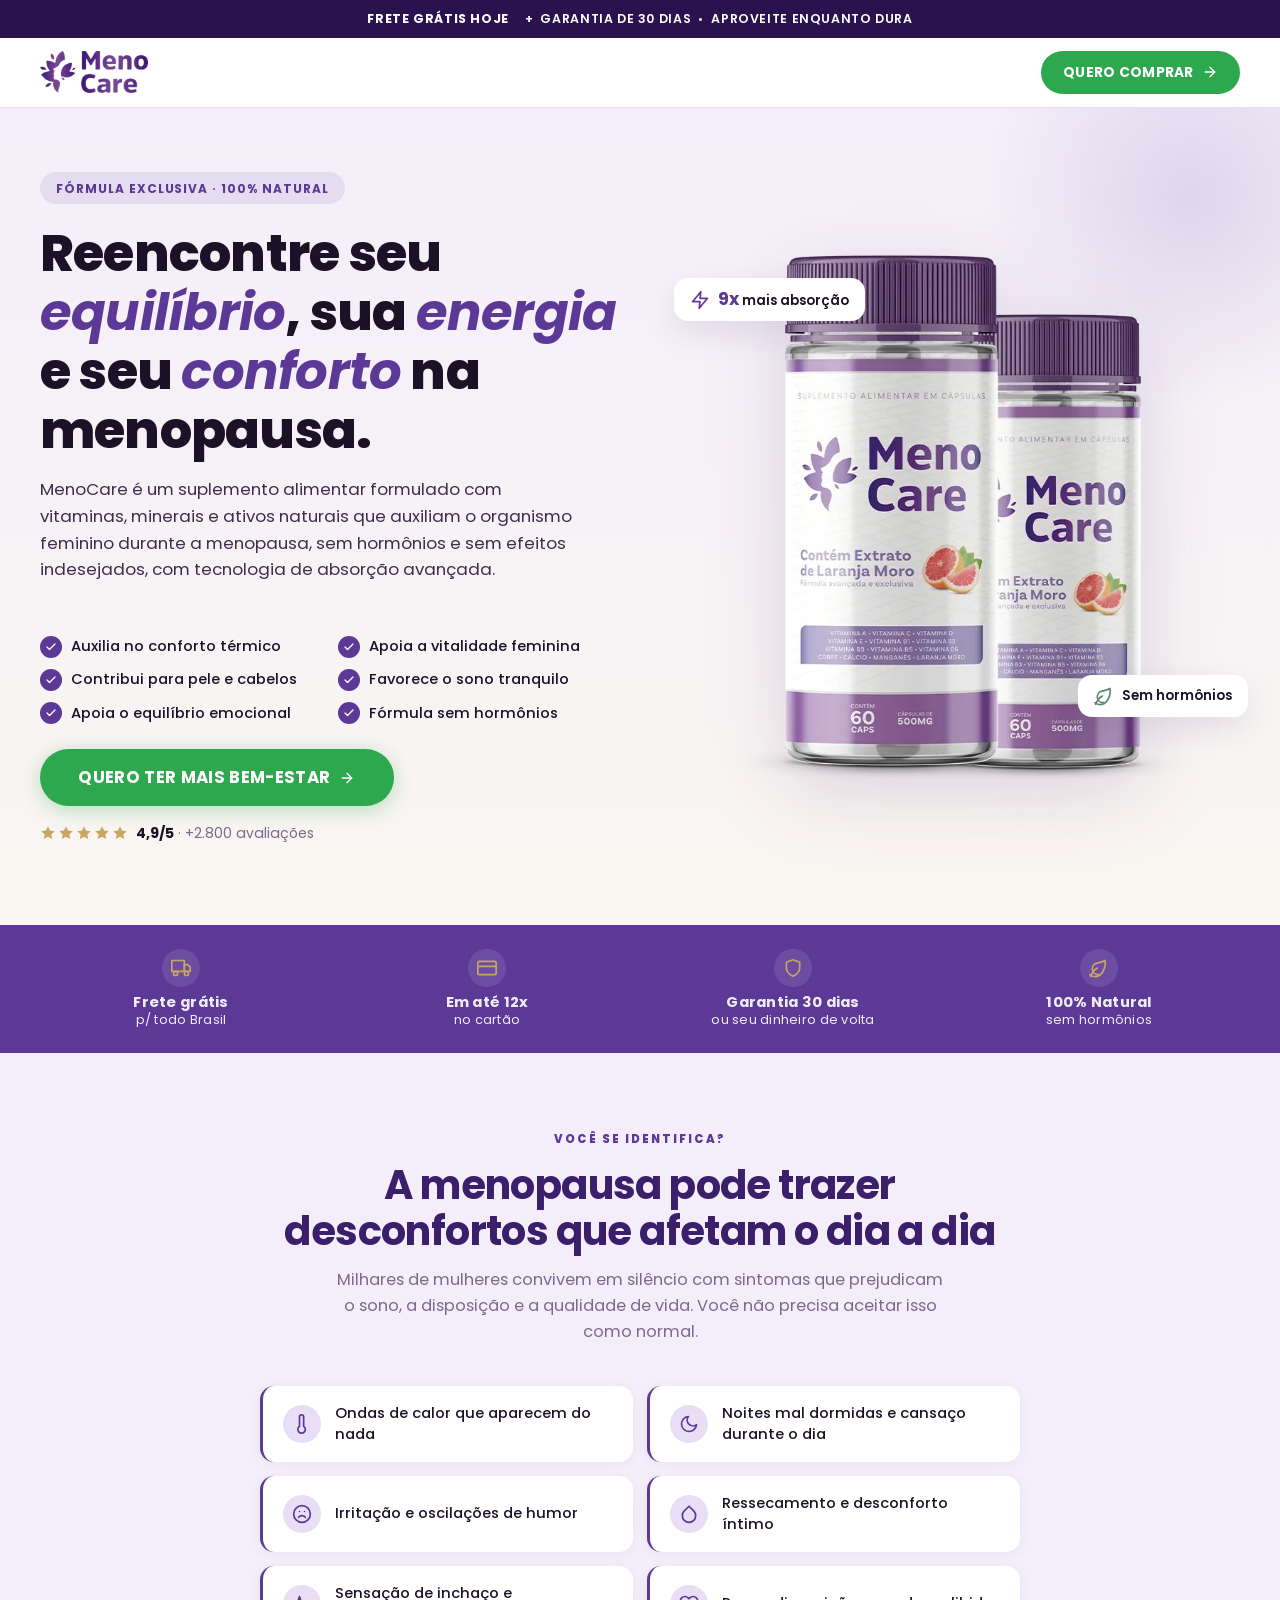
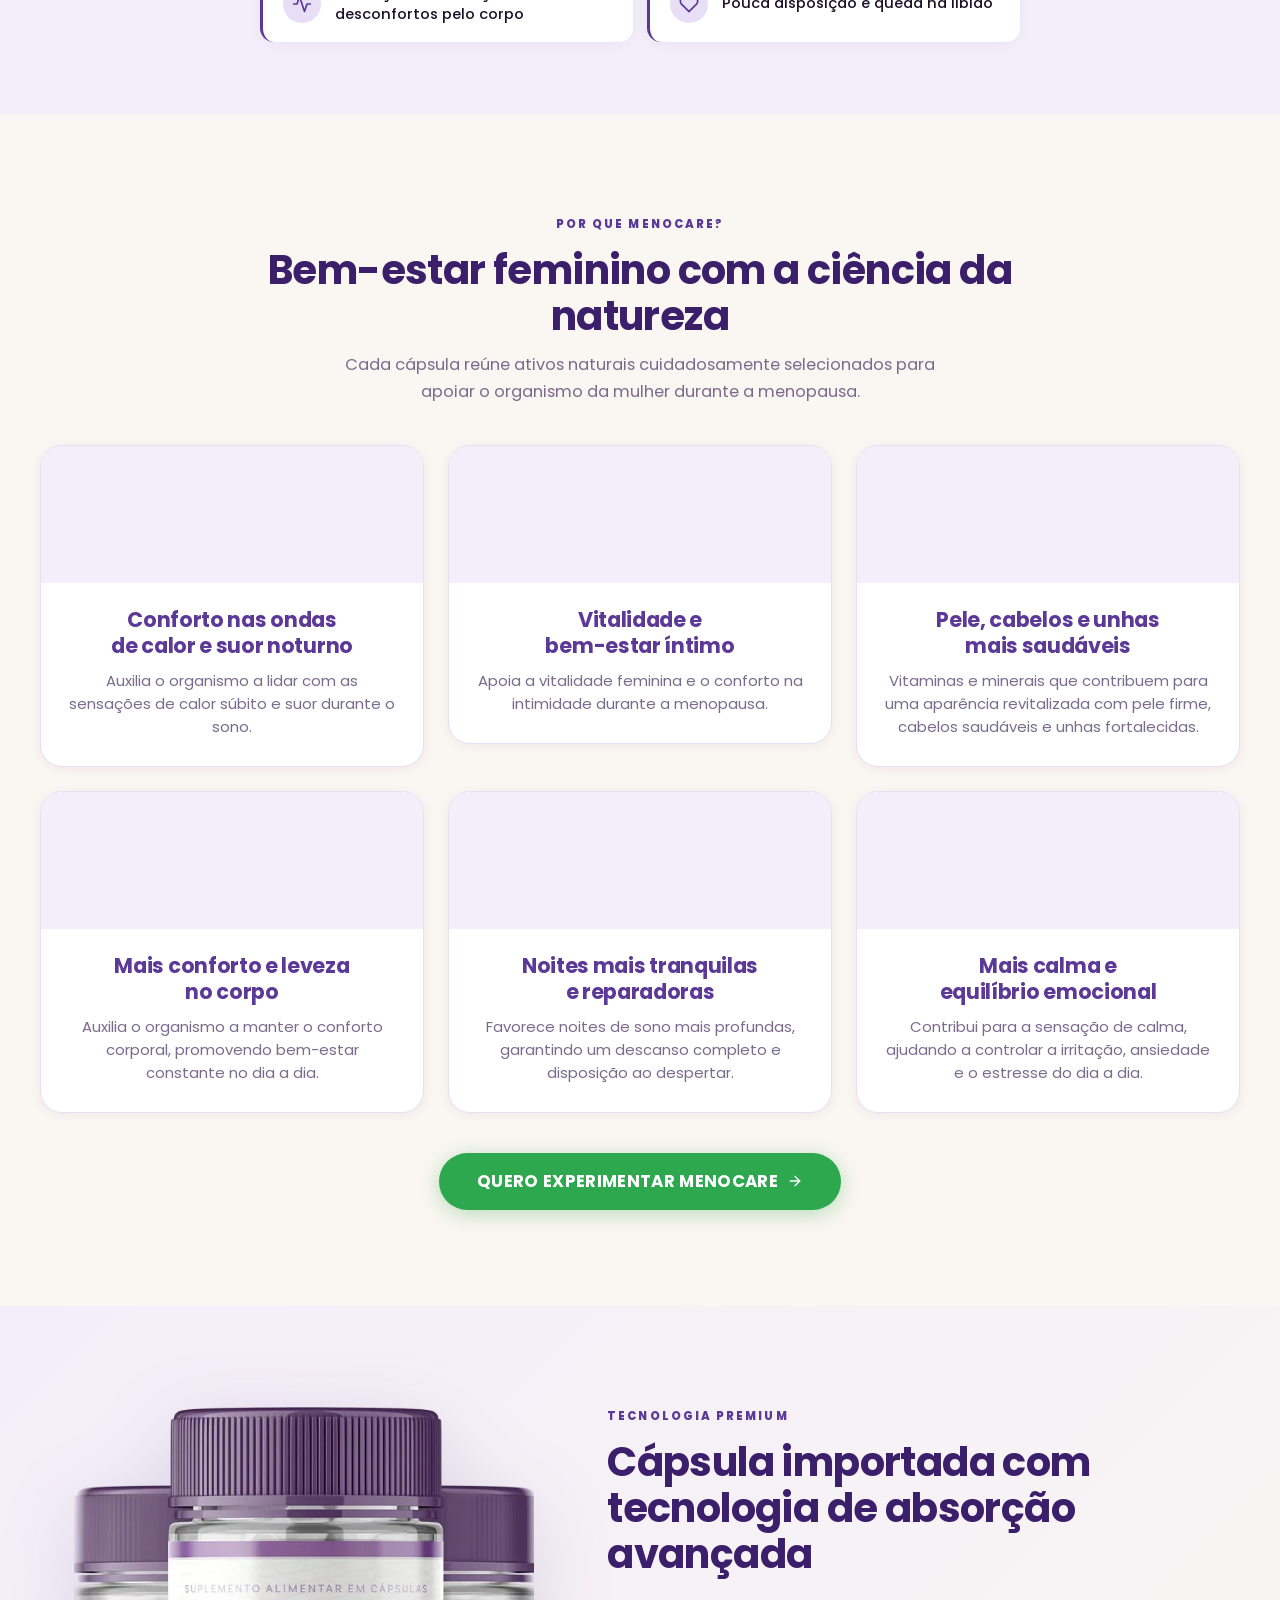
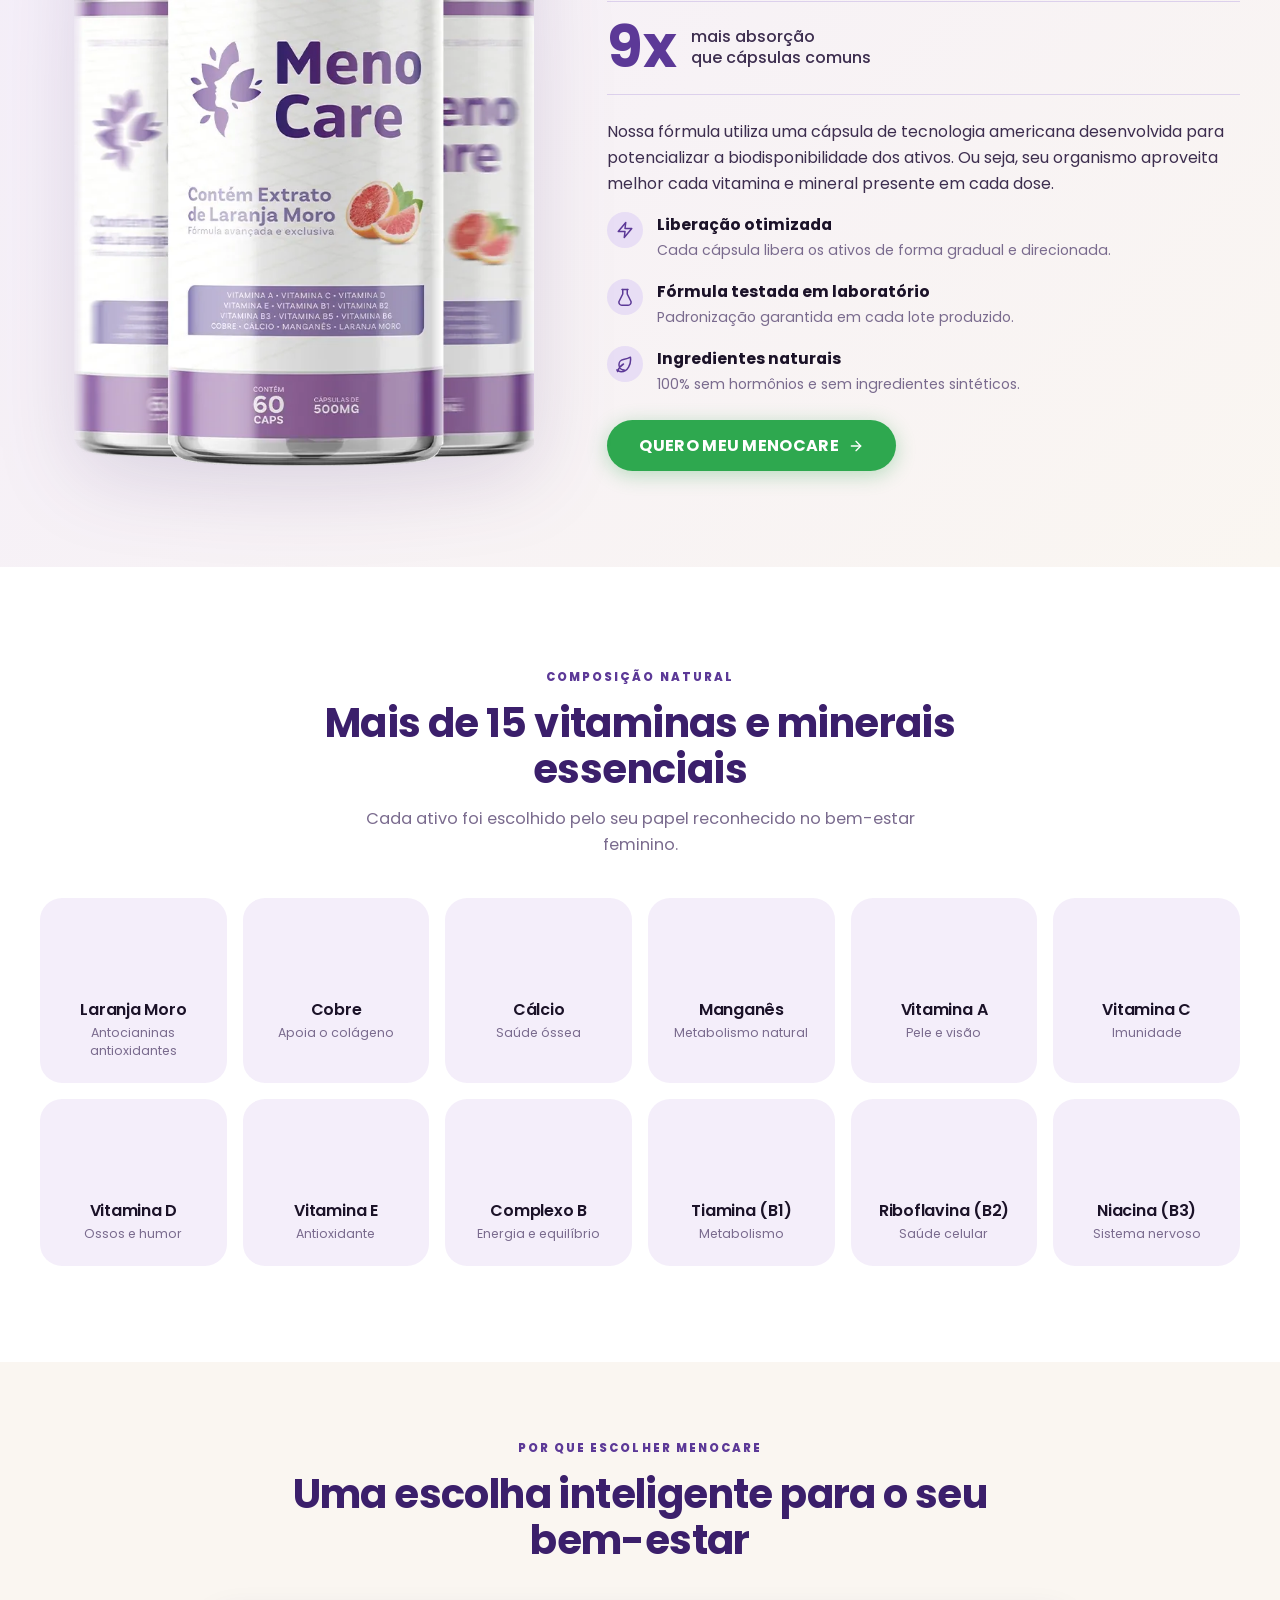
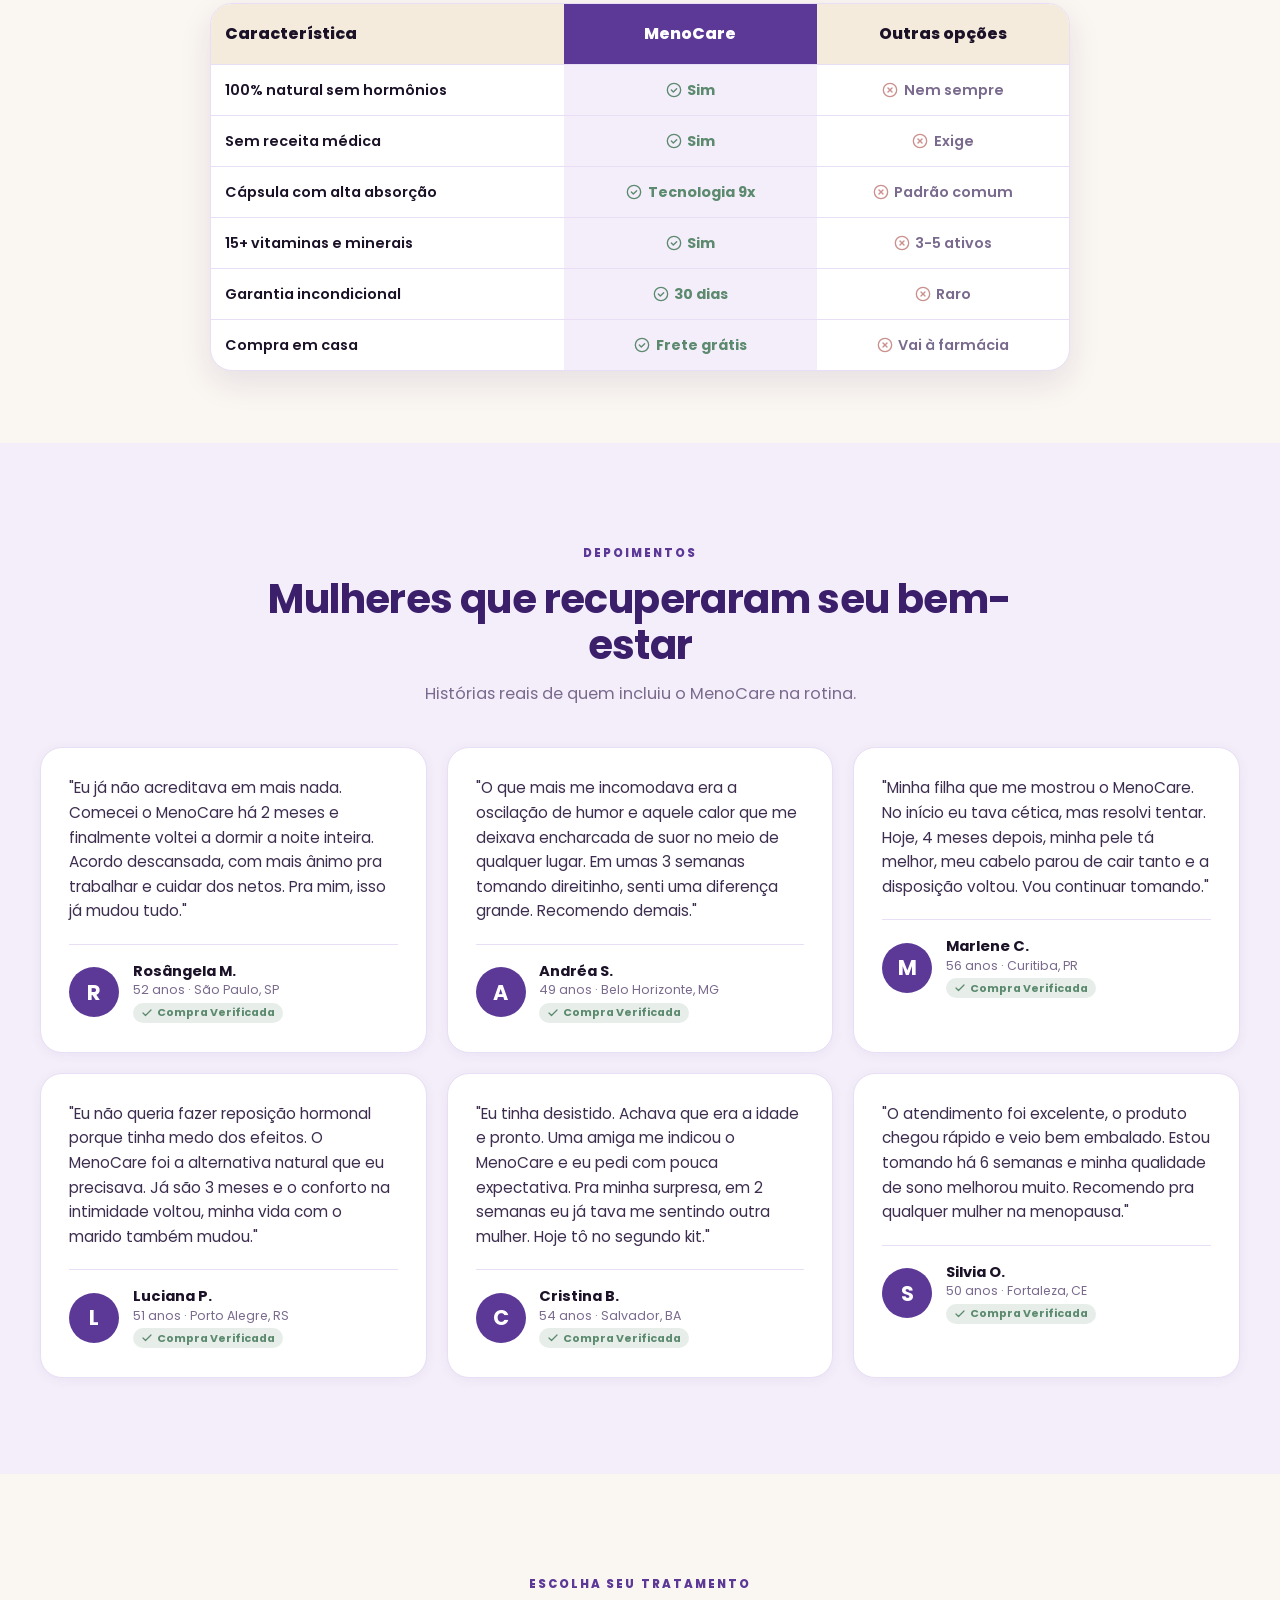
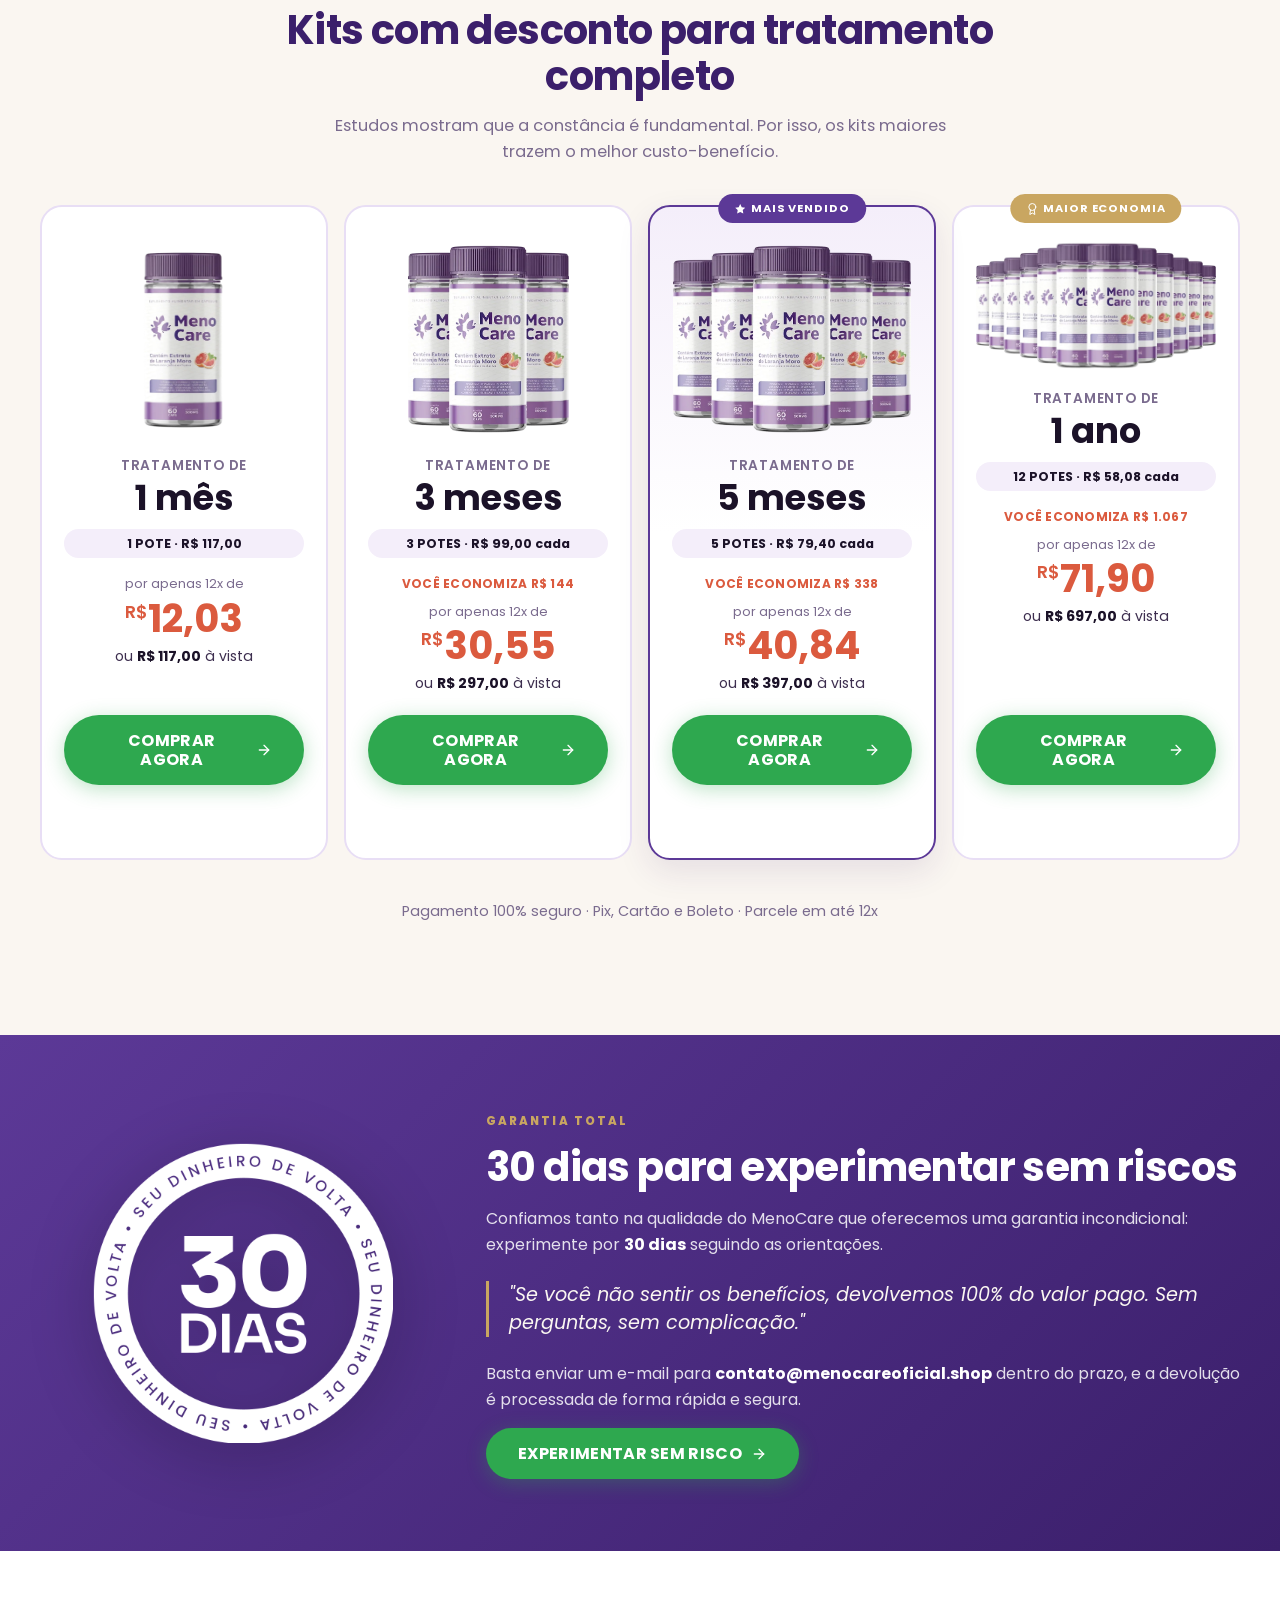
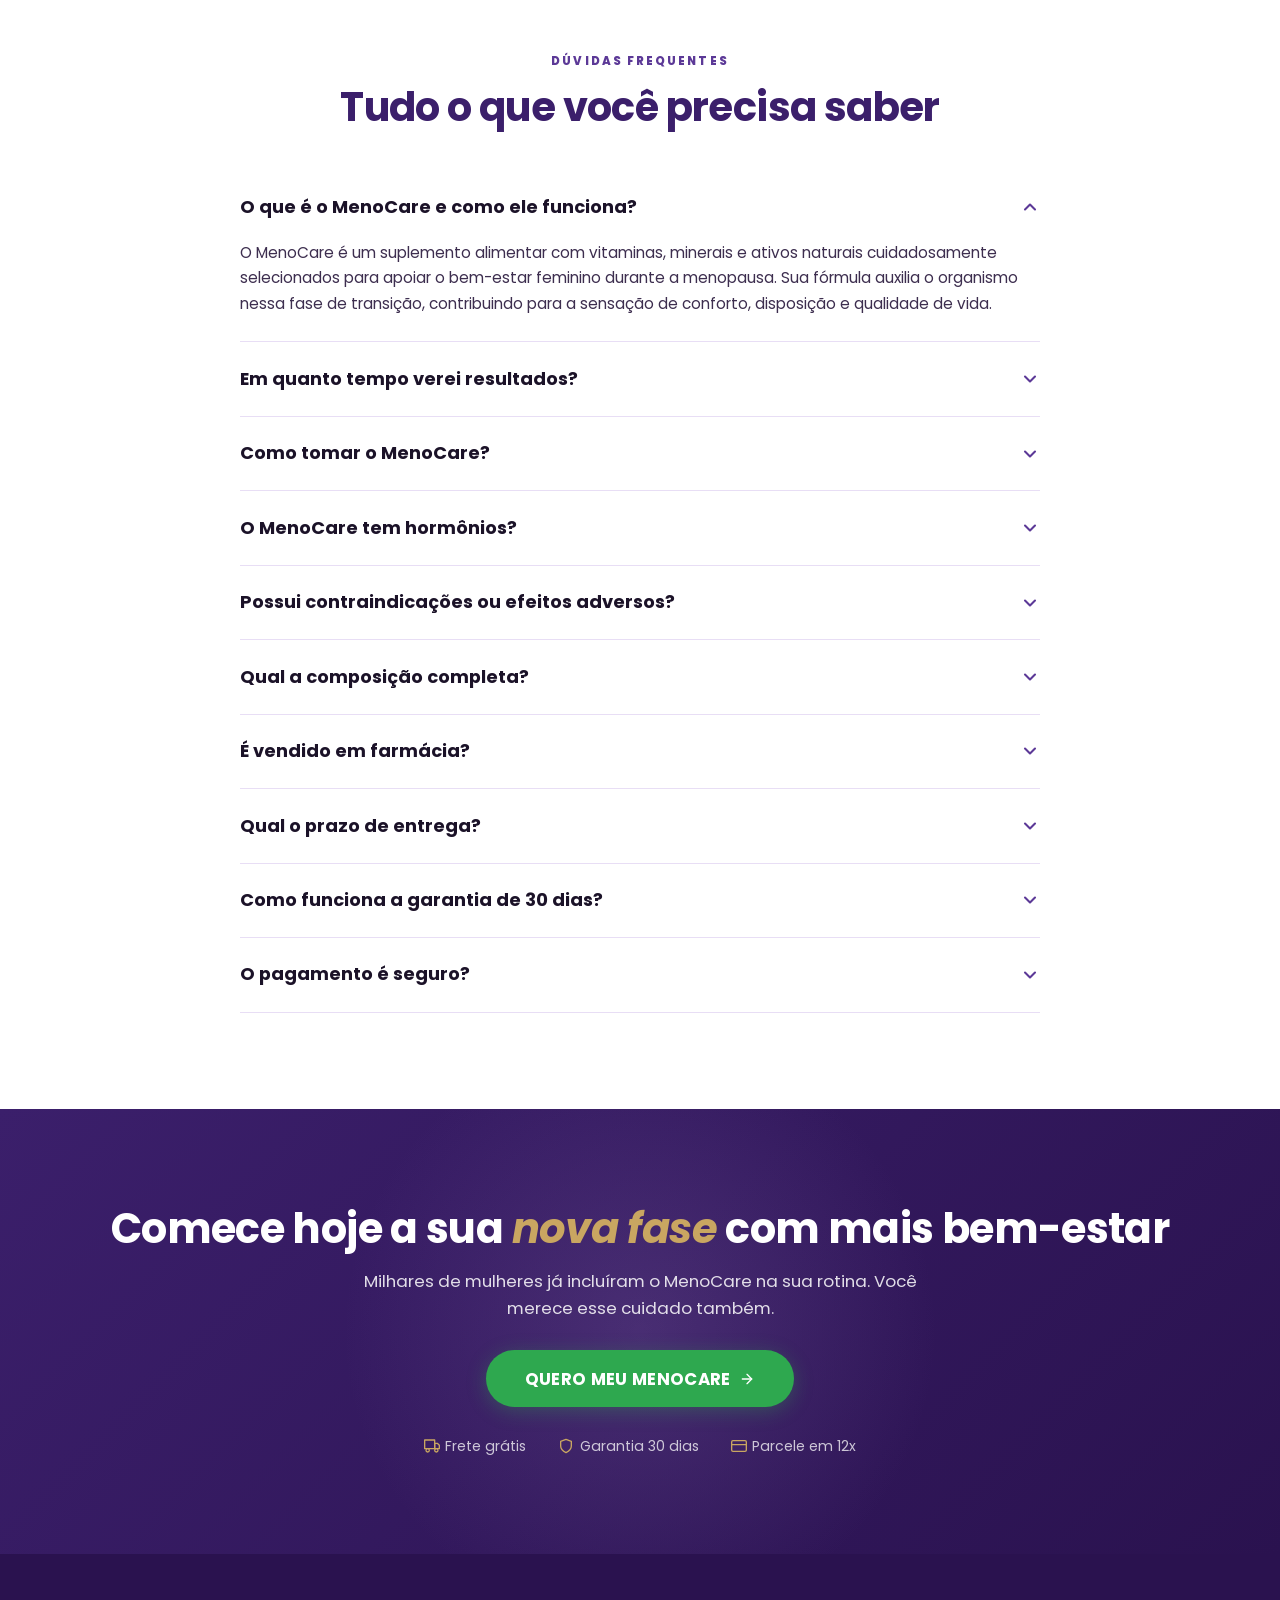
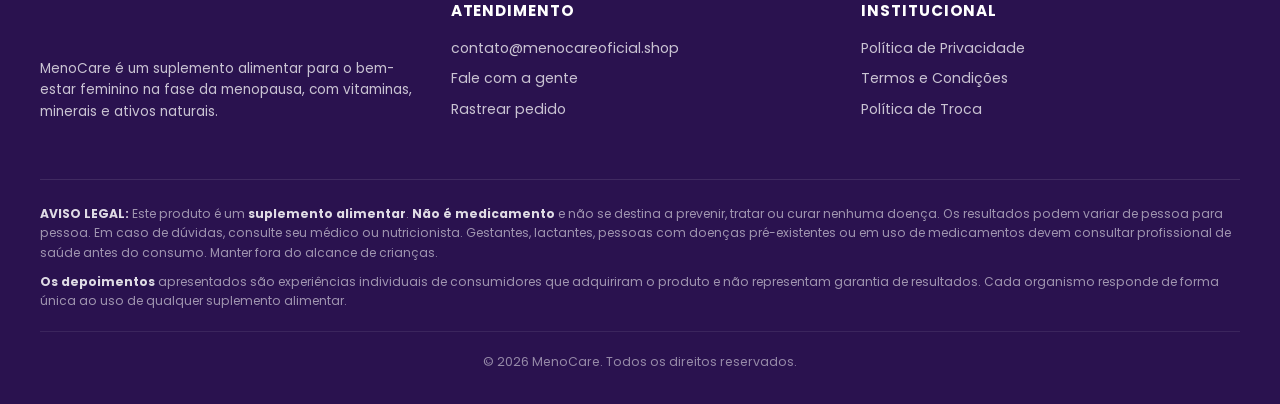
==== commit ad6ab4de: "Promove copy apelativa para index principal (white vira index-white, noindex)" ====
--- a/index.html
+++ b/index.html
@@ -130,7 +130,7 @@
           <img class="hero-image" src="images/imgi_3_imagem_secaoHero.webp" alt="MenoCare - Suplemento alimentar para menopausa" width="675" height="772" fetchpriority="high" decoding="async">
           <div class="hero-image-badge hero-image-badge-1">
             <svg class="icon"><use href="#i-zap"/></svg>
-            <span><strong>Alta</strong> absorção</span>
+            <span><strong>9x</strong> mais absorção</span>
           </div>
           <div class="hero-image-badge hero-image-badge-2">
             <svg class="icon" style="color: var(--success)"><use href="#i-leaf"/></svg>
@@ -194,9 +194,9 @@
   <section class="section problem-section">
     <div class="container">
       <div class="section-intro">
-        <span class="section-eyebrow">Cuidado e bem-estar</span>
-        <h2>A menopausa é uma fase natural, e você merece vivê-la bem</h2>
-        <p>É uma fase de transição que pede atenção ao bem-estar. Cuidar da alimentação, dos hábitos e da suplementação adequada faz toda a diferença na qualidade de vida.</p>
+        <span class="section-eyebrow">Você se identifica?</span>
+        <h2>A menopausa pode trazer desconfortos que afetam o dia a dia</h2>
+        <p>Milhares de mulheres convivem em silêncio com sintomas que prejudicam o sono, a disposição e a qualidade de vida. Você não precisa aceitar isso como normal.</p>
       </div>
       <div class="problem-list">
         <div class="problem-item">
@@ -245,10 +245,10 @@
           </div>
         </div>
         <div class="benefit-card">
-          <img class="benefit-image" src="images/imgi_6_beneficio02_secaoBeneficios.webp" alt="Vitalidade e disposição" width="640" height="230" loading="lazy" decoding="async">
+          <img class="benefit-image" src="images/imgi_6_beneficio02_secaoBeneficios.webp" alt="Vitalidade e bem-estar íntimo" width="640" height="230" loading="lazy" decoding="async">
           <div class="benefit-content">
-            <h3>Mais vitalidade<br>e disposição</h3>
-            <p>Apoia a vitalidade feminina e a sensação de bem-estar no dia a dia.</p>
+            <h3>Vitalidade e<br>bem-estar íntimo</h3>
+            <p>Apoia a vitalidade feminina e o conforto na intimidade durante a menopausa.</p>
           </div>
         </div>
         <div class="benefit-card">
@@ -295,15 +295,15 @@
           <img class="tech-image" src="images/imgi_1_imagem_secaoTecnologia.webp" alt="Tecnologia de cápsula com alta absorção" width="640" height="918" loading="lazy" decoding="async">
         </div>
         <div class="tech-content">
-          <span class="section-eyebrow">Fórmula Premium</span>
-          <h2>Cápsula de fácil absorção pelo organismo</h2>
+          <span class="section-eyebrow">Tecnologia Premium</span>
+          <h2>Cápsula importada com tecnologia de absorção avançada</h2>
 
           <div class="tech-stat">
-            <div class="tech-stat-number">15+</div>
-            <div class="tech-stat-label">vitaminas e minerais<br>em cada cápsula</div>
-          </div>
-
-          <p>Nossa fórmula foi desenvolvida para favorecer a absorção dos nutrientes pelo organismo, ajudando o corpo a aproveitar melhor cada vitamina e mineral presente em cada dose.</p>
+            <div class="tech-stat-number">9x</div>
+            <div class="tech-stat-label">mais absorção<br>que cápsulas comuns</div>
+          </div>
+
+          <p>Nossa fórmula utiliza uma cápsula de tecnologia americana desenvolvida para potencializar a biodisponibilidade dos ativos. Ou seja, seu organismo aproveita melhor cada vitamina e mineral presente em cada dose.</p>
 
           <div class="tech-feature">
             <div class="tech-feature-icon"><svg aria-hidden="true"><use href="#i-zap"/></svg></div>
@@ -429,13 +429,13 @@
           <div class="compare-cell center"><span class="compare-no"><svg class="icon-sm"><use href="#i-x-circle"/></svg> Nem sempre</span></div>
         </div>
         <div class="compare-row">
-          <div class="compare-cell label">Prático de tomar todo dia</div>
-          <div class="compare-cell menocare"><span class="compare-yes"><svg class="icon-sm"><use href="#i-check-circle"/></svg> 2 cápsulas</span></div>
-          <div class="compare-cell center"><span class="compare-no"><svg class="icon-sm"><use href="#i-x-circle"/></svg> Trabalhoso</span></div>
+          <div class="compare-cell label">Sem receita médica</div>
+          <div class="compare-cell menocare"><span class="compare-yes"><svg class="icon-sm"><use href="#i-check-circle"/></svg> Sim</span></div>
+          <div class="compare-cell center"><span class="compare-no"><svg class="icon-sm"><use href="#i-x-circle"/></svg> Exige</span></div>
         </div>
         <div class="compare-row">
-          <div class="compare-cell label">Cápsula de fácil absorção</div>
-          <div class="compare-cell menocare"><span class="compare-yes"><svg class="icon-sm"><use href="#i-check-circle"/></svg> Sim</span></div>
+          <div class="compare-cell label">Cápsula com alta absorção</div>
+          <div class="compare-cell menocare"><span class="compare-yes"><svg class="icon-sm"><use href="#i-check-circle"/></svg> Tecnologia 9x</span></div>
           <div class="compare-cell center"><span class="compare-no"><svg class="icon-sm"><use href="#i-x-circle"/></svg> Padrão comum</span></div>
         </div>
         <div class="compare-row">
@@ -462,13 +462,13 @@
     <div class="container">
       <div class="section-intro">
         <span class="section-eyebrow">Depoimentos</span>
-        <h2>O que nossas clientes dizem</h2>
-        <p>Veja a opinião de quem já é cliente do MenoCare.</p>
+        <h2>Mulheres que recuperaram seu bem-estar</h2>
+        <p>Histórias reais de quem incluiu o MenoCare na rotina.</p>
       </div>
 
       <div class="testimonials-grid">
         <div class="testimonial-card">
-          <p class="testimonial-text">"Comprei sem muita expectativa e me surpreendi com a qualidade. Me sinto muito bem tomando todos os dias e já virou parte da minha rotina. Recomendo!"</p>
+          <p class="testimonial-text">"Eu já não acreditava em mais nada. Comecei o MenoCare há 2 meses e finalmente voltei a dormir a noite inteira. Acordo descansada, com mais ânimo pra trabalhar e cuidar dos netos. Pra mim, isso já mudou tudo."</p>
           <div class="testimonial-author">
             <div class="testimonial-avatar">R</div>
             <div class="testimonial-info">
@@ -480,7 +480,7 @@
         </div>
 
         <div class="testimonial-card">
-          <p class="testimonial-text">"Adorei desde a primeira compra. Fácil de tomar, sem gosto ruim, e o atendimento foi super atencioso. Já indiquei pra várias amigas da minha idade."</p>
+          <p class="testimonial-text">"O que mais me incomodava era a oscilação de humor e aquele calor que me deixava encharcada de suor no meio de qualquer lugar. Em umas 3 semanas tomando direitinho, senti uma diferença grande. Recomendo demais."</p>
           <div class="testimonial-author">
             <div class="testimonial-avatar">A</div>
             <div class="testimonial-info">
@@ -492,7 +492,7 @@
         </div>
 
         <div class="testimonial-card">
-          <p class="testimonial-text">"Minha filha me indicou e não me arrependo. Produto de ótima qualidade, me sinto muito bem e satisfeita. Já estou no segundo pote e pretendo continuar."</p>
+          <p class="testimonial-text">"Minha filha que me mostrou o MenoCare. No início eu tava cética, mas resolvi tentar. Hoje, 4 meses depois, minha pele tá melhor, meu cabelo parou de cair tanto e a disposição voltou. Vou continuar tomando."</p>
           <div class="testimonial-author">
             <div class="testimonial-avatar">M</div>
             <div class="testimonial-info">
@@ -504,7 +504,7 @@
         </div>
 
         <div class="testimonial-card">
-          <p class="testimonial-text">"Procurava uma opção natural e gostei muito do MenoCare. Produto de qualidade, entrega rápida e me sinto bem com a compra. Super recomendo!"</p>
+          <p class="testimonial-text">"Eu não queria fazer reposição hormonal porque tinha medo dos efeitos. O MenoCare foi a alternativa natural que eu precisava. Já são 3 meses e o conforto na intimidade voltou, minha vida com o marido também mudou."</p>
           <div class="testimonial-author">
             <div class="testimonial-avatar">L</div>
             <div class="testimonial-info">
@@ -516,7 +516,7 @@
         </div>
 
         <div class="testimonial-card">
-          <p class="testimonial-text">"Estava em dúvida, mas resolvi experimentar e gostei muito. Me sinto bem comigo mesma e satisfeita com o produto. Hoje já estou no segundo kit."</p>
+          <p class="testimonial-text">"Eu tinha desistido. Achava que era a idade e pronto. Uma amiga me indicou o MenoCare e eu pedi com pouca expectativa. Pra minha surpresa, em 2 semanas eu já tava me sentindo outra mulher. Hoje tô no segundo kit."</p>
           <div class="testimonial-author">
             <div class="testimonial-avatar">C</div>
             <div class="testimonial-info">
@@ -528,7 +528,7 @@
         </div>
 
         <div class="testimonial-card">
-          <p class="testimonial-text">"O atendimento foi excelente, o produto chegou rápido e bem embalado. Estou muito satisfeita com a compra e recomendo pra qualquer mulher."</p>
+          <p class="testimonial-text">"O atendimento foi excelente, o produto chegou rápido e veio bem embalado. Estou tomando há 6 semanas e minha qualidade de sono melhorou muito. Recomendo pra qualquer mulher na menopausa."</p>
           <div class="testimonial-author">
             <div class="testimonial-avatar">S</div>
             <div class="testimonial-info">
@@ -546,9 +546,9 @@
   <section class="section section-lg kits-section" id="kits">
     <div class="container">
       <div class="section-intro">
-        <span class="section-eyebrow">Escolha Seu Kit</span>
-        <h2>Kits com desconto para uso contínuo</h2>
-        <p>Para melhor aproveitamento, recomenda-se o uso contínuo. Por isso, os kits maiores trazem o melhor custo-benefício.</p>
+        <span class="section-eyebrow">Escolha Seu Tratamento</span>
+        <h2>Kits com desconto para tratamento completo</h2>
+        <p>Estudos mostram que a constância é fundamental. Por isso, os kits maiores trazem o melhor custo-benefício.</p>
       </div>
 
       <div class="kits-grid kits-grid-4">
@@ -980,16 +980,13 @@
     handleHash();
 
     // ===== TRACKING: dispara "begin_checkout" ao clicar em COMPRAR =====
-    // (micro-conversao no site; a venda final dispara no checkout Yampi)
     document.querySelectorAll('.kit-cta').forEach(btn => {
       btn.addEventListener('click', () => {
         var card = btn.closest('.kit-card');
         var kit = card ? (card.querySelector('.kit-duration') || {}).textContent : '';
-        // Google Ads / GA4
         if (typeof gtag === 'function') {
           gtag('event', 'begin_checkout', { 'items': [{ 'item_name': 'MenoCare ' + (kit || '').trim() }] });
         }
-        // Meta Pixel (se ativo)
         if (typeof fbq === 'function') {
           fbq('track', 'InitiateCheckout', { content_name: 'MenoCare ' + (kit || '').trim() });
         }
